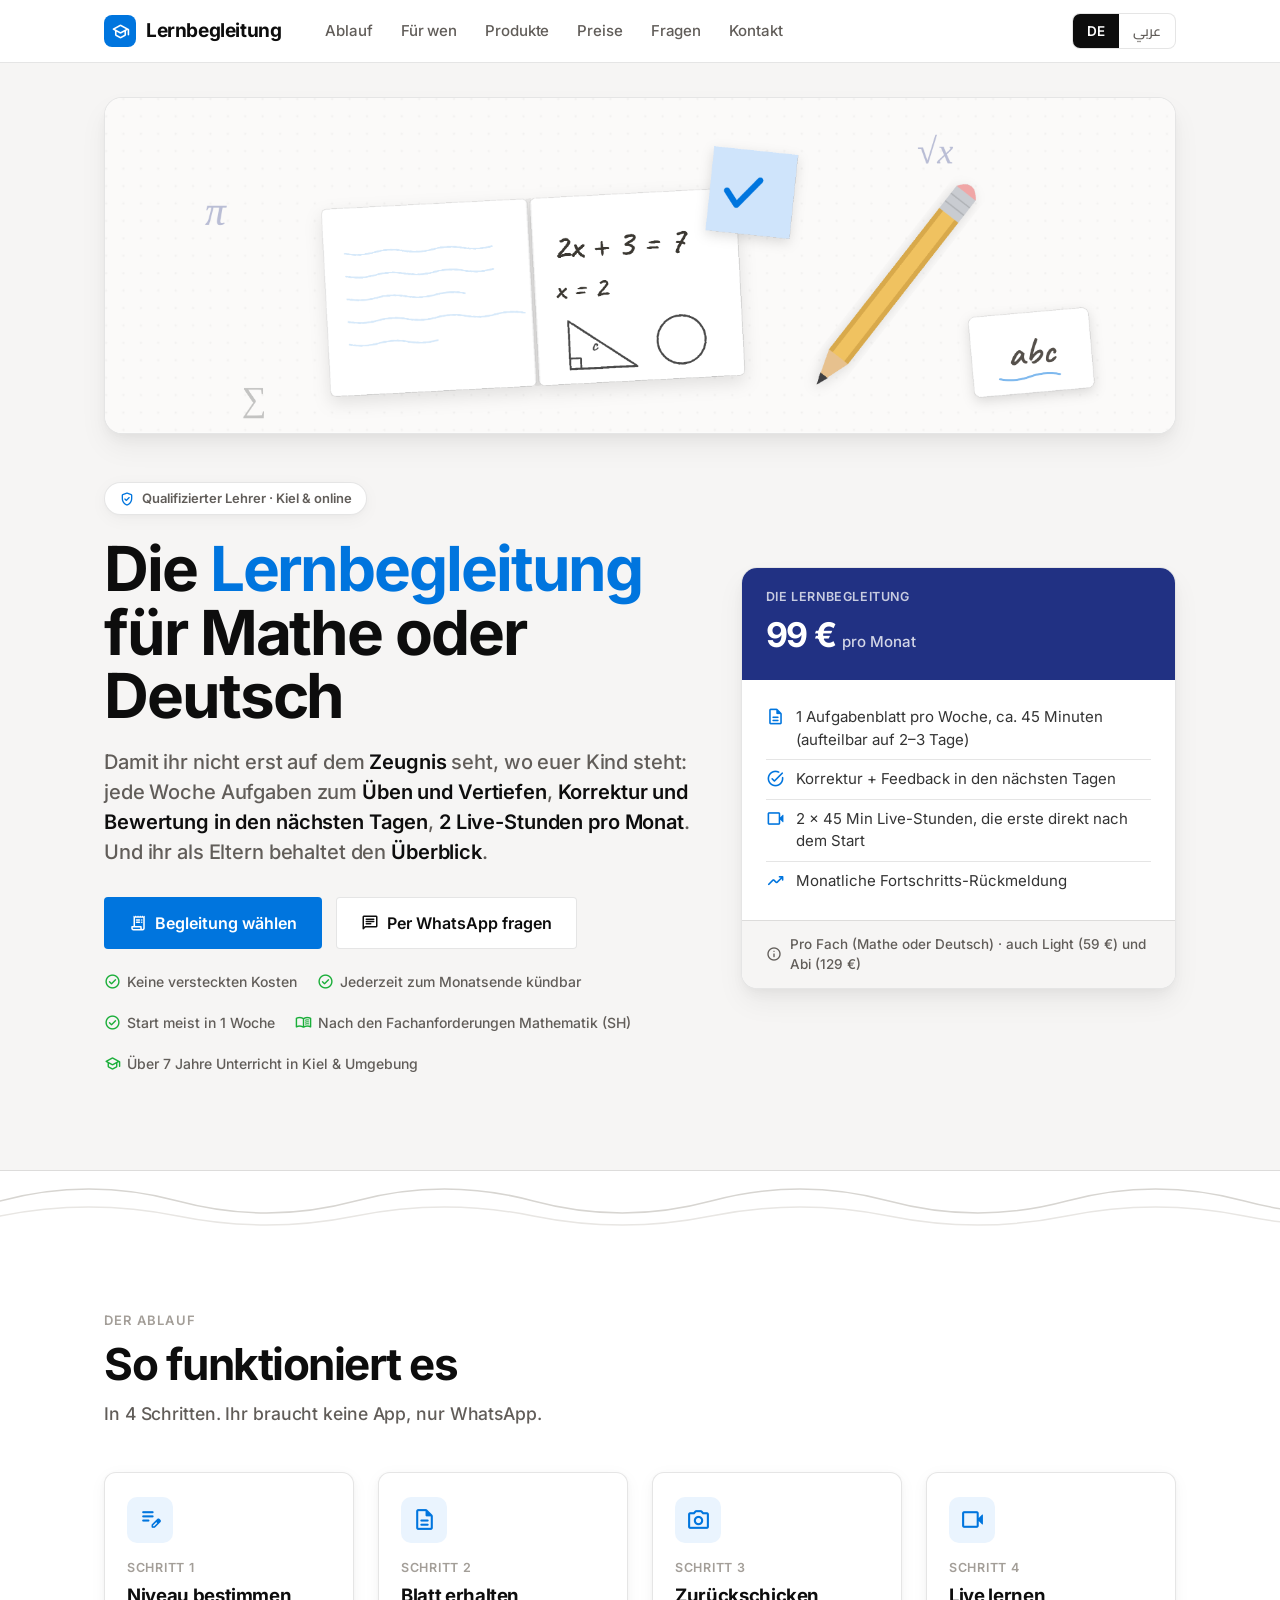
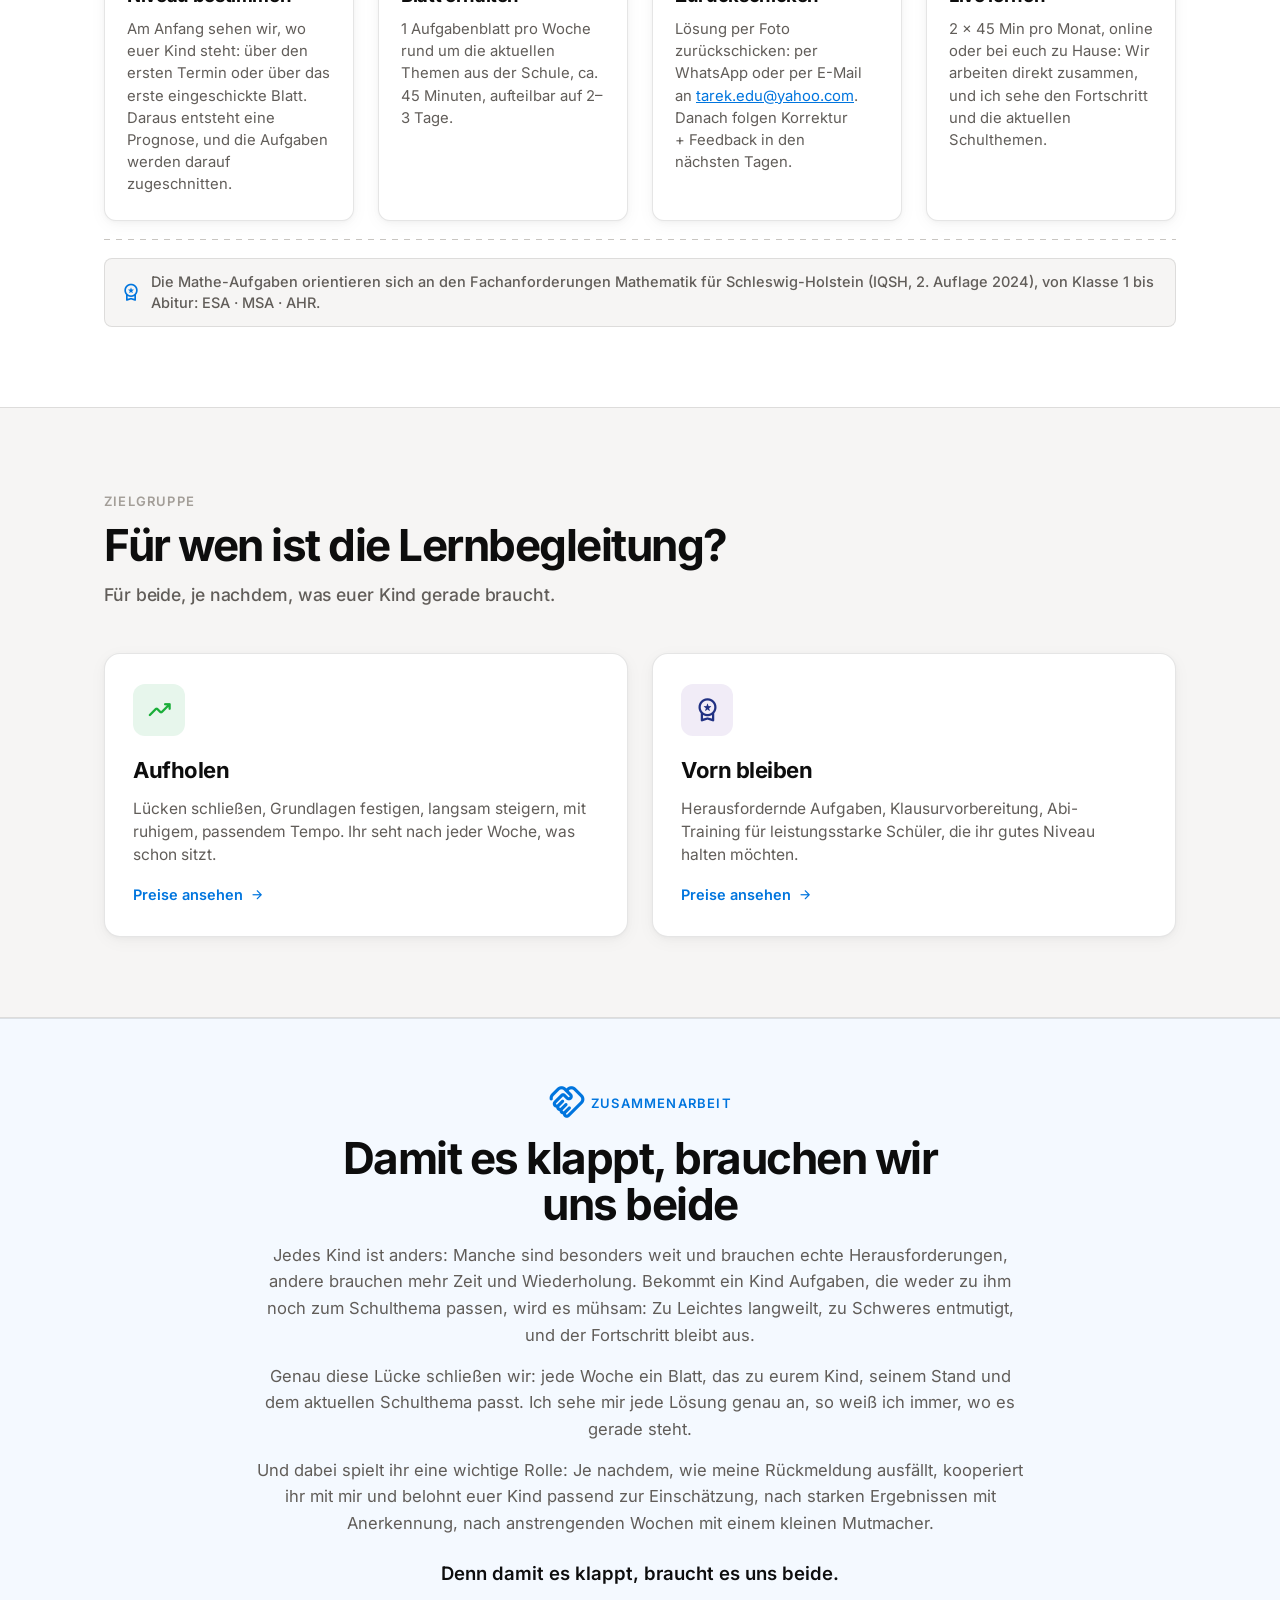
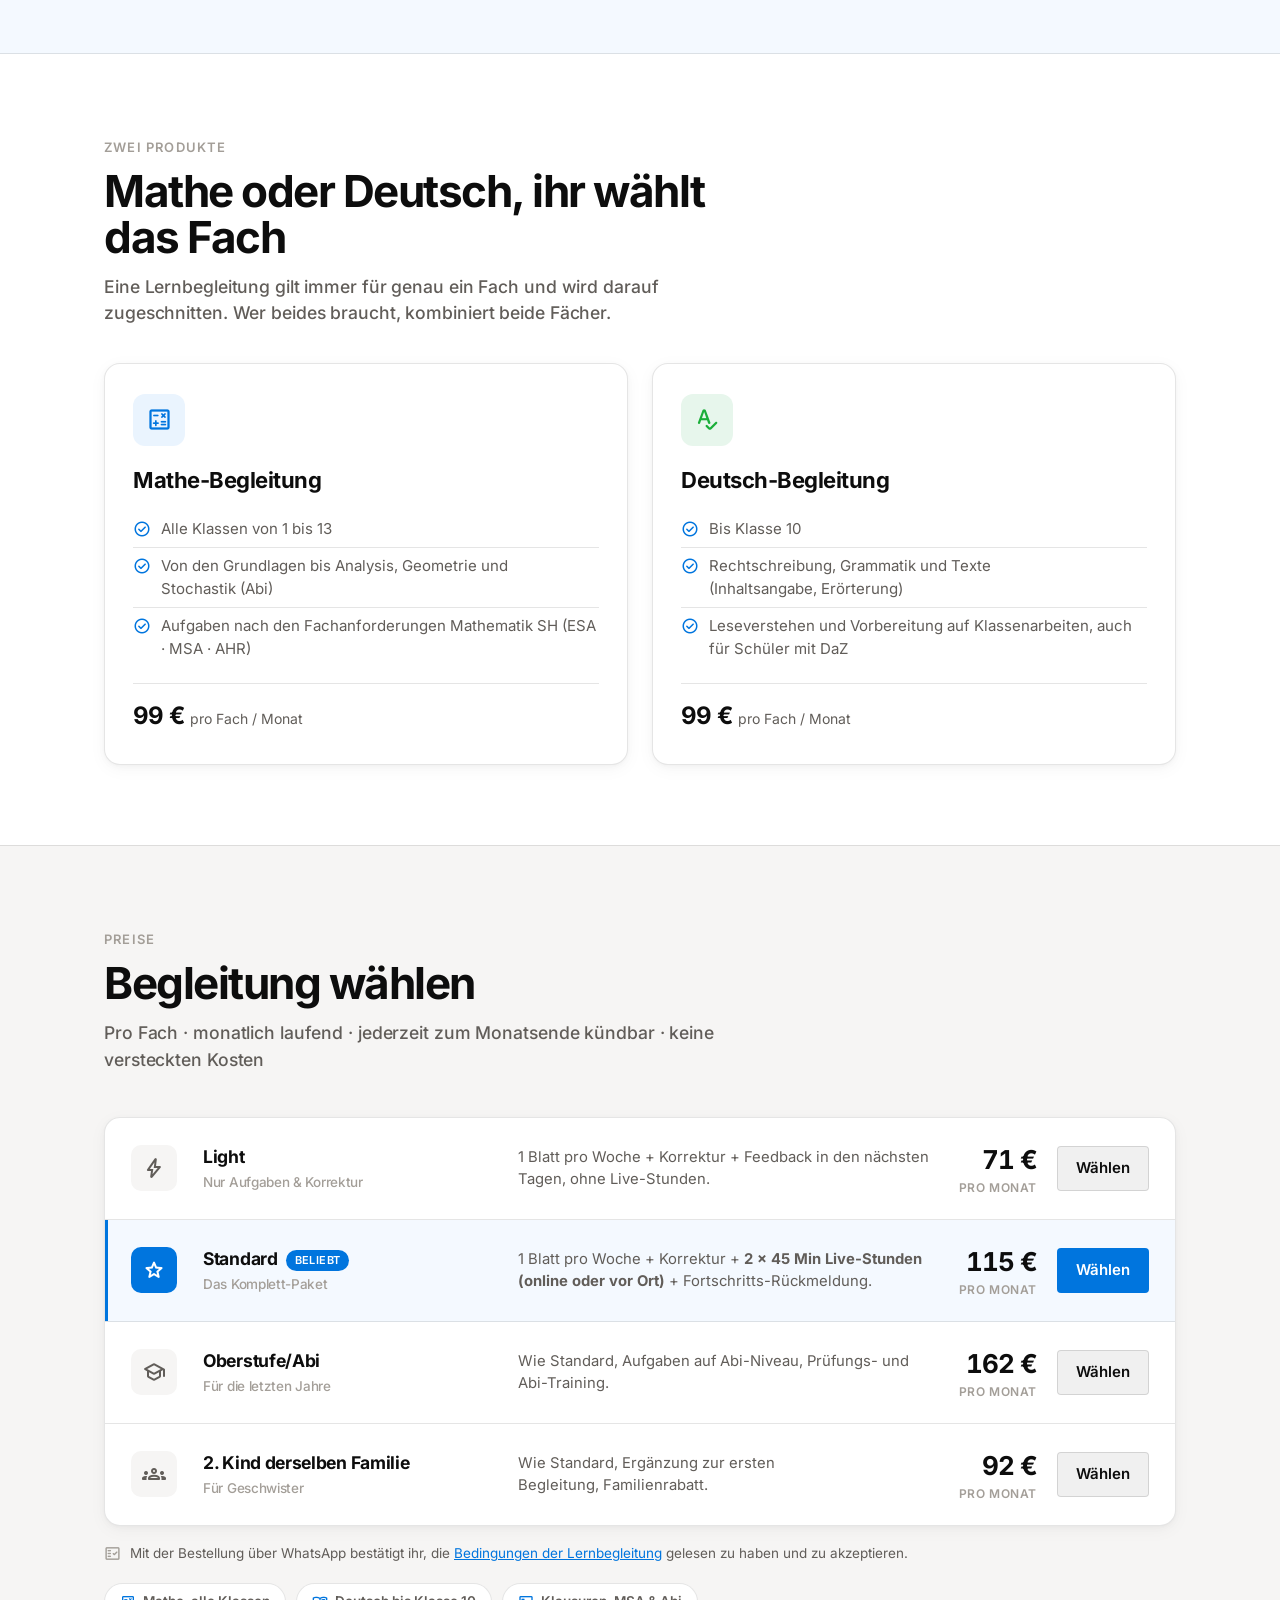
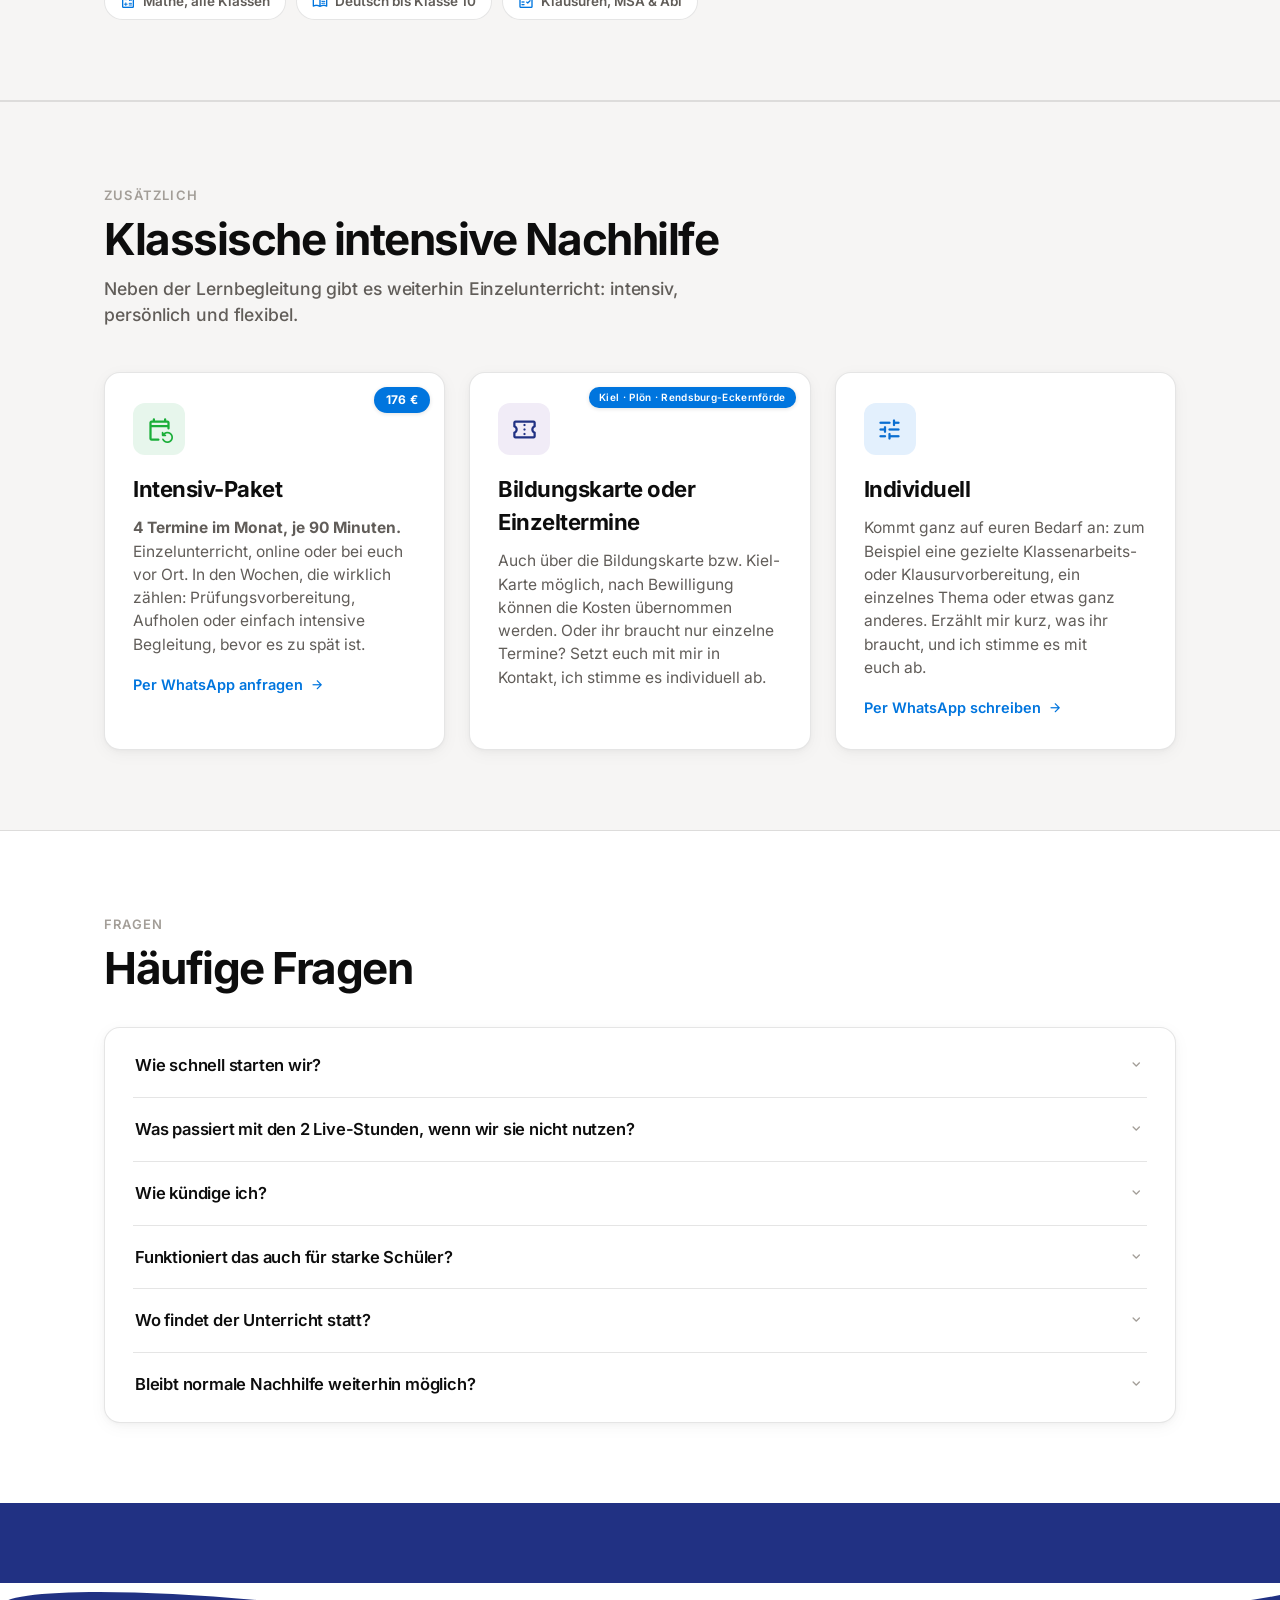
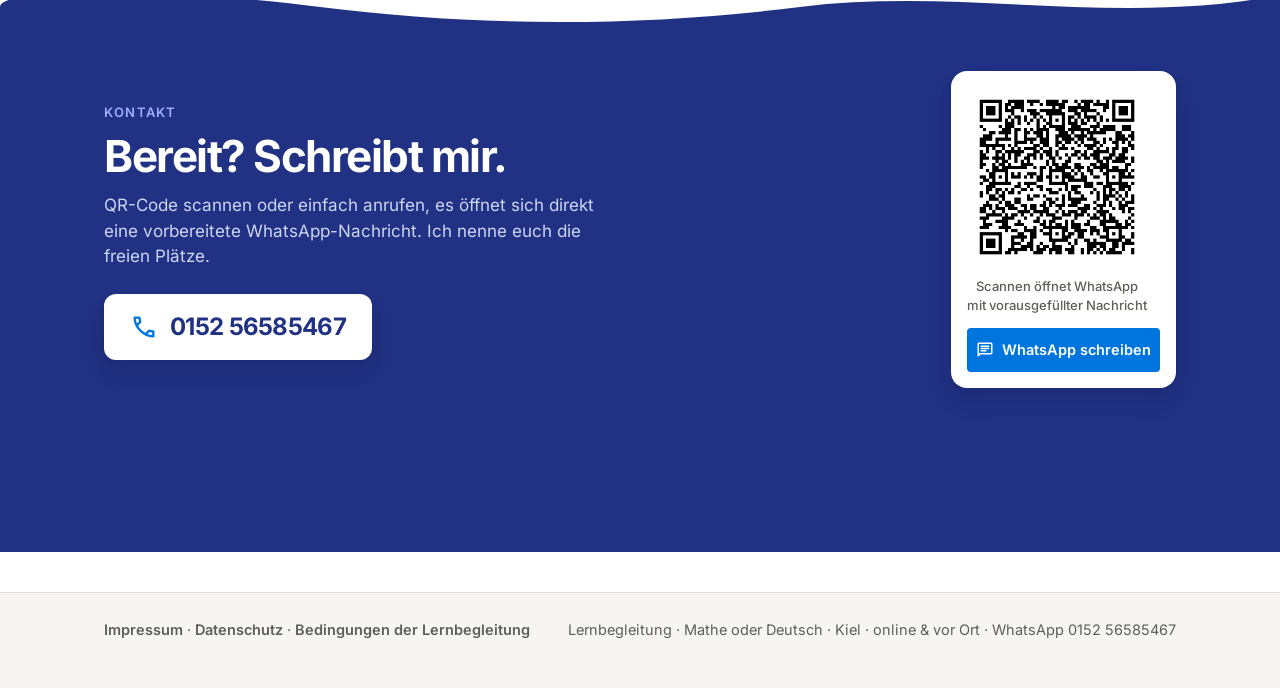
==== index.html @ 66bb128e "Intensiv: dritte Karte in Blau (t-blue)" ====
<!DOCTYPE html>
<html lang="de" dir="ltr">
<head>
<meta charset="UTF-8">
<meta name="viewport" content="width=device-width, initial-scale=1.0">
<title>Lernbegleitung Kiel · Mathe &amp; Deutsch</title>
<meta name="description" content="Wöchentliche Aufgaben zum Schulthema, Korrektur in den nächsten Tagen und 2 Live-Stunden pro Monat. Mathe (alle Klassen) und Deutsch bis Klasse 10. Kiel und online.">
<link rel="stylesheet" href="fonts/inter.css">
<link rel="stylesheet" href="fonts/cairo.css">
<link rel="stylesheet" href="fonts/material-symbols.css">
<style>
:root{
  --ink:rgba(0,0,0,.95); --body:rgba(0,0,0,.8);
  --gray:#615d59; --gray-l:#a39e98;
  --warm:#f6f5f4; --warm2:#efeeec;
  --blue:#0075de; --blue-d:#005bab; --navy:#213183;
  --border:rgba(0,0,0,.1);
  --shadow:rgba(0,0,0,.04) 0 4px 18px, rgba(0,0,0,.027) 0 2px 7.8px, rgba(0,0,0,.02) 0 .8px 2.9px;
  --shadow-d:rgba(0,0,0,.05) 0 14px 28px, rgba(0,0,0,.04) 0 7px 15px, rgba(0,0,0,.02) 0 3px 7px;
}
*{box-sizing:border-box;margin:0;padding:0}
html{scroll-behavior:smooth}
[id]{scroll-margin-top:78px}
html[lang="ar"] body{font-family:'Cairo','Inter',system-ui,sans-serif}
body{font-family:'Inter','Cairo',system-ui,-apple-system,sans-serif;background:#fff;color:var(--ink);line-height:1.5;-webkit-font-smoothing:antialiased;text-wrap:pretty}
.wrap{max-width:1120px;margin:0 auto;padding:0 24px}
a{color:var(--blue)}
.mi{font-family:'Material Symbols Rounded';font-weight:normal;font-style:normal;line-height:1;letter-spacing:normal;text-transform:none;display:inline-block;white-space:nowrap;direction:ltr;font-variation-settings:'FILL' 0,'wght' 400,'GRAD' 0,'opsz' 24;vertical-align:middle}
.eyebrow{font-size:13px;font-weight:600;text-transform:uppercase;letter-spacing:1.2px;color:var(--gray-l)}

/* Wellen-Dekor: eigener Block, kein Überlapp mit Inhalt */
.wavedeco{display:block;width:100%;height:56px;background:#fff}
.wavedeco svg{display:block;width:100%;height:56px}

/* ---------- Nav ---------- */
nav{position:sticky;top:0;z-index:50;background:rgba(255,255,255,.92);backdrop-filter:blur(8px);border-bottom:1px solid var(--border)}
nav .row{display:flex;align-items:center;gap:16px;padding:13px 24px;max-width:1120px;margin:0 auto}
.logo{display:flex;align-items:center;gap:10px;font-weight:700;font-size:19px;letter-spacing:-.4px;color:var(--ink);text-decoration:none;flex-shrink:0}
.logo .mark{width:32px;height:32px;border-radius:8px;background:var(--blue);color:#fff;display:flex;align-items:center;justify-content:center}
.logo .mark .mi{font-size:19px}
.nav-right{display:flex;align-items:center;gap:12px;margin-left:auto}
.langtog{display:flex;border:1px solid var(--border);border-radius:8px;overflow:hidden;background:#fff}
.langtog button{border:none;background:transparent;font:inherit;font-weight:600;font-size:13.5px;padding:7px 14px;cursor:pointer;color:var(--gray)}
.langtog button.on{background:var(--ink);color:#fff}
.nav-links{display:flex;align-items:center;gap:24px;margin:0 4px 0 26px}
.nav-links a{color:var(--gray);text-decoration:none;font-size:15px;font-weight:500;padding:6px 2px;letter-spacing:-.1px}
.nav-links a:hover{color:var(--ink)}
.burger{display:none;width:40px;height:40px;border:1px solid var(--border);border-radius:9px;background:#fff;color:var(--ink);align-items:center;justify-content:center;cursor:pointer}
.burger .mi{font-size:22px}
.btn{display:inline-flex;align-items:center;justify-content:center;gap:8px;font-weight:600;font-size:15px;padding:10px 18px;border-radius:4px;text-decoration:none;border:1px solid transparent;cursor:pointer;white-space:nowrap;transition:background .15s,transform .1s}
.btn:active{transform:scale(.97)}
.btn .mi{font-size:18px}
.btn-blue{background:var(--blue);color:#fff}
.btn-blue:hover{background:var(--blue-d)}
.btn-ghost{background:rgba(0,0,0,.06);color:var(--ink);border-color:rgba(0,0,0,.12)}
.btn-ghost:hover{background:rgba(0,0,0,.11)}
.btn-line{background:#fff;color:var(--ink);border-color:var(--border)}
.btn-line:hover{background:var(--warm)}
.btn-lg{font-size:16px;padding:13px 24px}

/* ---------- Hero ---------- */
.hero{background:var(--warm);border-bottom:1px solid var(--border);position:relative;overflow:hidden}
.hero-grid{display:grid;grid-template-columns:1.15fr .85fr;gap:48px;align-items:center;padding-top:48px;padding-bottom:96px}
.badge{display:inline-flex;align-items:center;gap:7px;background:#fff;border:1px solid var(--border);border-radius:9999px;padding:6px 14px;font-size:13px;font-weight:600;color:var(--gray);box-shadow:var(--shadow)}
.badge .mi{font-size:16px;color:var(--blue)}
h1{font-size:clamp(38px,5.2vw,62px);font-weight:700;line-height:1.02;letter-spacing:-2.1px;margin-top:22px;color:var(--ink)}
h1 .hl{color:var(--blue)}
.hero p.sub{font-size:clamp(17px,1.8vw,20px);font-weight:500;color:var(--gray);max-width:52ch;margin-top:20px;letter-spacing:-.125px}
.hero p.sub b{color:var(--ink);font-weight:600}
.hero-btns{margin-top:30px;display:flex;gap:14px;flex-wrap:wrap}
.hero-trust{margin-top:22px;display:flex;gap:20px;flex-wrap:wrap;font-size:14px;font-weight:500;color:var(--gray)}
.hero-trust span{display:inline-flex;align-items:center;gap:6px}
.hero-trust .mi{font-size:17px;color:#1aae39}
.cover{margin-top:34px;border-radius:18px;overflow:hidden;border:1px solid var(--border);box-shadow:var(--shadow-d);background:#fff;animation:rise .65s .1s both}
.cover img{display:block;width:100%;height:auto}

/* Hero-Panel: ruhige Karte statt schwebender Elemente */
.hpanel{background:#fff;border:1px solid var(--border);border-radius:16px;box-shadow:var(--shadow-d);overflow:hidden}
.hpanel .head{background:var(--navy);color:#fff;padding:20px 24px}
.hpanel .head .k{font-size:12.5px;font-weight:600;letter-spacing:.6px;text-transform:uppercase;opacity:.75}
.hpanel .head .v{font-size:34px;font-weight:700;letter-spacing:-1.4px;margin-top:2px}
.hpanel .head .v small{font-size:15px;font-weight:500;letter-spacing:0;opacity:.8}
.hpanel ul{list-style:none;padding:18px 24px 20px}
.hpanel li{display:flex;gap:11px;align-items:flex-start;padding:8px 0;font-size:15px;color:var(--body);border-bottom:1px solid var(--border)}
.hpanel li:last-child{border-bottom:none}
.hpanel li .mi{font-size:19px;color:var(--blue);flex-shrink:0;margin-top:1px}
.hpanel .foot{background:var(--warm);border-top:1px solid var(--border);padding:13px 24px;font-size:13.5px;font-weight:500;color:var(--gray);display:flex;align-items:center;gap:8px}
.hpanel .foot .mi{font-size:16px}

/* ---------- Sektionen ---------- */
section{padding:80px 0}
section.alt{background:var(--warm);border-top:1px solid var(--border);border-bottom:1px solid var(--border)}
.sec-head{max-width:640px}
h2{font-size:clamp(28px,3.6vw,44px);font-weight:700;letter-spacing:-1.5px;line-height:1.05;margin-top:10px}
.sec-sub{font-size:17.5px;font-weight:500;color:var(--gray);margin-top:14px;letter-spacing:-.1px}

/* Zusammenarbeit: wir beide */
.team{background:#f4f9ff;border-top:1px solid var(--border);border-bottom:1px solid var(--border);padding:64px 0}
.team .sec-head{max-width:780px;margin:0 auto;text-align:center}
.team .teamic{font-size:38px;color:var(--blue);display:inline-block;margin-bottom:4px}
.team .eyebrow{color:var(--blue)}
.team p{font-size:16.5px;color:var(--gray);margin-top:14px;line-height:1.62}
.team p.big{font-size:18.5px;font-weight:600;color:var(--ink);margin-top:22px}

/* Ablauf: 4 Spalten, feste Rasterhöhe */
.flow{margin-top:44px;display:grid;grid-template-columns:repeat(4,1fr);gap:24px}
.step{background:#fff;border:1px solid var(--border);border-radius:12px;padding:24px 22px;box-shadow:var(--shadow);display:flex;flex-direction:column;min-height:100%}
.step .circ{width:46px;height:46px;border-radius:10px;background:#eaf4fe;display:flex;align-items:center;justify-content:center;color:var(--blue);margin-bottom:16px}
.step .circ .mi{font-size:25px}
.step .num{font-size:12.5px;font-weight:600;letter-spacing:.7px;text-transform:uppercase;color:var(--gray-l)}
.step h3{font-size:18.5px;font-weight:700;letter-spacing:-.35px;margin-top:5px}
.step p{font-size:14.8px;color:var(--gray);margin-top:8px;flex-grow:1}
.flowline{margin-top:18px;height:1px;background:repeating-linear-gradient(90deg,var(--gray-l) 0 6px,transparent 6px 12px);opacity:.6}
.fachnote{margin-top:18px;display:flex;align-items:center;gap:10px;font-size:14.5px;font-weight:500;color:var(--gray);background:var(--warm);border:1px solid var(--border);border-radius:8px;padding:12px 16px}
.fachnote .mi{color:var(--blue);font-size:20px;flex-shrink:0}

/* Zwei Zielgruppen */
.tracks{margin-top:44px;display:grid;grid-template-columns:1fr 1fr;gap:24px}
.track{background:#fff;border:1px solid var(--border);border-radius:16px;padding:30px 28px;box-shadow:var(--shadow)}
.track .ic{width:52px;height:52px;border-radius:12px;display:flex;align-items:center;justify-content:center;margin-bottom:18px}
.track .ic .mi{font-size:27px}
.t-blue .ic{background:#e3f0fd;color:#0a6ed1}
.t-green .ic{background:#e7f6ec;color:#1aae39}
.t-violet .ic{background:#f1ecf7;color:var(--navy)}
.track h3{font-size:22px;font-weight:700;letter-spacing:-.5px}
.track p{font-size:15.5px;color:var(--gray);margin-top:10px}
.track .go{display:inline-flex;align-items:center;gap:7px;margin-top:18px;font-size:14.5px;font-weight:600;color:var(--blue);text-decoration:none}
.track .go:hover{text-decoration:underline}
.track ul{list-style:none;margin-top:14px}
.track li{display:flex;gap:10px;align-items:flex-start;padding:7px 0;font-size:15px;color:var(--gray);border-bottom:1px solid var(--border)}
.track li:last-child{border-bottom:none}
.track li .mi{font-size:18px;color:var(--blue);flex-shrink:0;margin-top:2px}
.prodprice{margin-top:16px;padding-top:14px;border-top:1px solid var(--border);font-size:14px;color:var(--gray)}
.prodprice b{font-size:24px;color:var(--ink);letter-spacing:-.8px;margin-right:6px}

/* Preise als ruhige Zeilen */
.prices{margin-top:44px;background:#fff;border:1px solid var(--border);border-radius:16px;box-shadow:var(--shadow);overflow:hidden}
.prow{display:grid;grid-template-columns:52px 1.05fr 1.5fr auto auto;gap:20px;align-items:center;padding:22px 26px;border-bottom:1px solid var(--border)}
.prow:last-child{border-bottom:none}
.prow .ic{width:46px;height:46px;border-radius:10px;background:var(--warm);display:flex;align-items:center;justify-content:center;color:var(--gray)}
.prow .ic .mi{font-size:24px}
.prow .nm{font-size:17.5px;font-weight:700;letter-spacing:-.3px}
.prow .nm small{display:block;font-size:13.5px;font-weight:500;color:var(--gray-l);margin-top:2px}
.prow .inc{font-size:14.8px;color:var(--gray)}
.prow .pr{text-align:right;white-space:nowrap}
.prow .amt{font-size:26px;font-weight:700;letter-spacing:-1px;color:var(--ink)}
.prow .per{font-size:12px;font-weight:600;text-transform:uppercase;letter-spacing:.6px;color:var(--gray-l)}
.prow.best{background:#f4f9ff;position:relative}
.prow.best::before{content:"";position:absolute;left:0;top:0;bottom:0;width:3px;background:var(--blue)}
.prow.best .ic{background:var(--blue);color:#fff}
.prow.best .nm .tag{display:inline-block;background:var(--blue);color:#fff;font-size:11px;font-weight:600;letter-spacing:.4px;text-transform:uppercase;padding:2px 9px;border-radius:9999px;margin-left:8px;vertical-align:middle}
.fnote{margin-top:20px;display:flex;flex-wrap:wrap;gap:10px}
.bnote{margin-top:18px;display:flex;gap:9px;align-items:flex-start;font-size:13.5px;color:var(--gray);line-height:1.45}
.bnote .mi{font-size:17px;color:var(--gray-l);flex-shrink:0;margin-top:1px}
.tagpill{display:inline-flex;align-items:center;gap:7px;background:#fff;border:1px solid var(--border);border-radius:9999px;padding:7px 15px;font-size:13.5px;font-weight:600;color:var(--gray)}
.tagpill .mi{font-size:16px;color:var(--blue)}

/* FAQ */
.faq{margin-top:36px;background:#fff;border:1px solid var(--border);border-radius:16px;box-shadow:var(--shadow);padding:6px 28px}
details{border-bottom:1px solid var(--border)}
details:last-child{border-bottom:none}
details summary{list-style:none;cursor:pointer;padding:19px 2px;display:flex;justify-content:space-between;align-items:center;gap:14px;font-size:16.5px;font-weight:600;letter-spacing:-.2px}
details summary::-webkit-details-marker{display:none}
details summary .mi{color:var(--gray-l);transition:transform .2s;flex-shrink:0}
details[open] summary .mi{transform:rotate(180deg);color:var(--blue)}
details p{padding:0 2px 19px;color:var(--gray);font-size:15.5px;max-width:76ch}

/* Kontakt */
.kontakt{background:var(--navy);color:#fff}
.kontakt .wave-top{display:block;width:100%;height:48px}
.kontakt .wave-top svg{display:block;width:100%;height:48px}
.kontakt-grid{display:grid;grid-template-columns:1.1fr auto;gap:44px;align-items:center;padding-top:40px;padding-bottom:84px}
.kontakt .eyebrow{color:#9db1ff}
.kontakt h2{color:#fff}
.kontakt p{color:#cdd6f5;font-size:17px;margin-top:14px;max-width:48ch}
.telcard{display:inline-flex;align-items:center;gap:12px;background:#fff;color:var(--navy);border-radius:12px;padding:15px 26px;margin-top:24px;text-decoration:none;box-shadow:var(--shadow-d);transition:transform .12s}
.telcard:hover{transform:translateY(-2px)}
.telcard .mi{font-size:28px;color:var(--blue)}
.telcard .n{font-size:24px;font-weight:700;letter-spacing:-.7px}
.qrbox{background:#fff;border-radius:16px;padding:16px;box-shadow:var(--shadow-d);text-align:center;justify-self:end}
.qrbox img{display:block;width:180px;height:180px;border-radius:8px}
.qrbox .cap{color:var(--gray);font-size:13px;font-weight:500;margin-top:10px;max-width:180px}

/* Rechtliches + Footer */
.legal{padding:72px 0 8px}
.legal h2{font-size:26px}
.legal h3{font-size:18.5px;font-weight:700;letter-spacing:-.4px;margin:26px 0 6px}
.legal p,.legal li{font-size:15.4px;color:var(--gray)}
.legal ul{margin:6px 0 6px 20px}
html[lang="ar"] .legal ul{margin:6px 20px 6px 0}
footer{border-top:1px solid var(--border);margin-top:40px;padding:26px 0 48px;background:var(--warm)}
footer .row{display:flex;justify-content:space-between;gap:14px;flex-wrap:wrap;font-size:14.5px;color:var(--gray)}
.ltrnum{unicode-bidi:isolate;direction:ltr;display:inline-block}
.qrbtn{width:100%;margin-top:12px;font-size:14.5px;padding:10px 8px}
footer a{color:var(--gray);text-decoration:none;font-weight:600}
footer a:hover{color:var(--ink)}

/* ---------- Responsive ---------- */
@media (max-width:940px){
  .hero-grid{grid-template-columns:1fr;gap:36px;padding-top:36px;padding-bottom:72px}
  .flow{grid-template-columns:1fr 1fr}
  .tracks{grid-template-columns:1fr}
  .kontakt-grid{grid-template-columns:1fr;padding-top:24px;padding-bottom:64px}
  .qrbox{justify-self:start}
  .nav-links{position:absolute;left:0;right:0;top:100%;display:block;margin:0;background:#fff;border-bottom:1px solid var(--border);box-shadow:0 16px 30px rgba(0,0,0,.07);padding:8px 24px 12px;opacity:0;visibility:hidden;transform:translateY(-8px);transition:opacity .18s ease,transform .18s ease,visibility .18s}
  nav.open .nav-links{opacity:1;visibility:visible;transform:none}
  .nav-links a{display:block;padding:13px 0;font-size:16px;border-bottom:1px solid var(--border)}
  .nav-links a:last-child{border-bottom:none}
  .burger{display:inline-flex}
}
@media (max-width:640px){
  .flow{grid-template-columns:1fr}
  .prow{grid-template-columns:46px 1fr;grid-template-areas:"ic nm" "inc inc" "pr pr" "go go";row-gap:12px;gap:14px}
  .prow .ic{grid-area:ic}.prow .nm{grid-area:nm}.prow .inc{grid-area:inc}
  .prow .pr{grid-area:pr;text-align:start}.prow .go{grid-area:go;justify-self:end}
  .faq{padding:4px 18px}
  section{padding:56px 0}
}
/* ---------- Motion ---------- */
@keyframes rise{from{opacity:0;transform:translateY(16px)}to{opacity:1;transform:none}}
@keyframes langfade{from{opacity:.25}to{opacity:1}}
@keyframes wavego{from{transform:translateX(0)}to{transform:translateX(-400px)}}
body.langfade{animation:langfade .4s ease}
.hero .badge{animation:rise .5s .05s both}
.hero h1{animation:rise .6s .16s both}
.hero .sub{animation:rise .6s .3s both}
.hero-btns{animation:rise .6s .44s both}
.hero-trust{animation:rise .6s .58s both}
.hpanel{animation:rise .7s .34s both}
/* Reveal: einblenden beim Kommen, ausblenden beim Weiterziehen, reversibel */
@keyframes rvIn{from{opacity:0;transform:translateY(34px)}to{opacity:1;transform:translateY(0)}}
@keyframes rvOut{from{opacity:1;transform:translateY(0)}to{opacity:0;transform:translateY(-24px)}}
.rv-in{animation:rvIn .8s cubic-bezier(.2,.6,.2,1) both}
.rv-out{opacity:0;animation:rvOut .55s cubic-bezier(.45,0,.75,.35) both}
.flow .step:nth-child(2){animation-delay:.07s}
.flow .step:nth-child(3){animation-delay:.14s}
.flow .step:nth-child(4){animation-delay:.21s}
.tracks .track:nth-child(2){animation-delay:.09s}
.amt,.cnt{font-variant-numeric:tabular-nums}
nav{transition:box-shadow .25s ease,border-color .25s ease}
nav.scrolled{box-shadow:0 1px 10px rgba(0,0,0,.07);border-color:transparent}
details[open] p{animation:rise .3s .03s both}
.step,.track,.faq{transition:transform .2s ease,box-shadow .2s ease,border-color .2s ease}
.step:hover,.track:hover{transform:translateY(-3px);box-shadow:0 12px 28px rgba(0,0,0,.08);border-color:rgba(0,0,0,.2)}
.prow{transition:background-color .15s ease}
.prow:hover{background:#fafaf9}
.prow.best:hover{background:#f0f6fd}
details summary{transition:color .15s ease}
details summary:hover{color:var(--blue)}
.tagpill:hover{border-color:rgba(0,0,0,.3);color:var(--ink)}
.btn{transition:background .15s ease,transform .12s ease,box-shadow .15s ease}
.btn:hover{transform:translateY(-1px)}
.langtog button{transition:background .2s ease,color .2s ease}
.w1{animation:wavego 10s linear infinite}
.w2{animation:wavego 14s linear infinite}
@media (prefers-reduced-motion:reduce){
  @keyframes rvIn{from{opacity:0}to{opacity:1}}
  @keyframes rvOut{from{opacity:1}to{opacity:0}}
  .rv-in{animation:rvIn .55s ease both}
  .rv-out{opacity:0;animation:rvOut .5s ease both}
  .hero .badge,.hero h1,.hero .sub,.hero-btns,.hero-trust,.hpanel,.cover{animation:none!important}
  details[open] p{animation:none!important}
  .w1{animation:wavego 36s linear infinite}
  .w2{animation:wavego 52s linear infinite}
  html{scroll-behavior:auto!important}
  *{transition:none!important}
}
@media print{.rv-in,.rv-out{animation:none!important;opacity:1!important;transform:none!important}}
/* RTL: Richtungspfeile spiegeln */
html[lang="ar"] .go .mi{transform:scaleX(-1)}

/* Intensiv-Sektion: Labels + 3 Spalten */
#intensiv .track{position:relative}
#intensiv .tracks{grid-template-columns:repeat(3,1fr)}
.plabel{position:absolute;top:14px;inset-inline-end:14px;background:var(--blue);color:#fff;font-size:12px;font-weight:700;padding:4px 12px;border-radius:9999px;letter-spacing:.3px;box-shadow:0 1px 4px rgba(0,0,0,.12)}
.plabel-sm{font-size:10px;font-weight:600;padding:4px 10px;border-radius:10px;max-width:64%;line-height:1.25;text-align:center}
@media (max-width:940px){#intensiv .tracks{grid-template-columns:1fr}}
</style>
</head>
<body>

<nav id="topnav">
  <div class="row">
    <a class="logo" href="#"><span class="mark"><span class="mi">school</span></span>Lernbegleitung</a>
    <div class="nav-links" id="navlinks">
      <a href="#ablauf" data-ar="طريقة العمل">Ablauf</a>
      <a href="#fuerwen" data-ar="لمن المتابعة">Für wen</a>
      <a href="#produkte" data-ar="منتجان">Produkte</a>
      <a href="#preise" data-ar="الأسعار">Preise</a>
      <a href="#faq" data-ar="أسئلة">Fragen</a>
      <a href="#kontakt" data-ar="تواصل">Kontakt</a>
    </div>
    <div class="nav-right">
      <div class="langtog" role="group" aria-label="Sprache / اللغة">
        <button id="langDe" class="on" onclick="setLang('de')" type="button">DE</button>
        <button id="langAr" onclick="setLang('ar')" type="button">عربي</button>
      </div>
      <button class="burger" id="burger" type="button" aria-label="Menü öffnen" aria-expanded="false" onclick="toggleMenu()"><span class="mi">menu</span></button>
    </div>
  </div>
</nav>

<header class="hero">
  <div class="wrap">
    <div class="cover"><img src="Lernbegleitung-Cover.png" alt="Aufgabenheft, Bleistift und Lernkarten auf einem Schreibtisch" decoding="async"></div>
  </div>
  <div class="wrap hero-grid">
    <div>
      <span class="badge"><span class="mi">verified_user</span><span data-ar="معلم مؤهَّل · في كيل وعن بُعد">Qualifizierter Lehrer · Kiel &amp; online</span></span>
      <h1><span data-ar-html='<span class="hl">المتابعة</span> الدراسية<br>للرياضيات أو الألمانية'>Die <span class="hl">Lernbegleitung</span><br>für Mathe oder Deutsch</span></h1>
      <p class="sub" data-ar-html='حتى لا تكتشفوا مستوى ولدكم أو ابنتكم لأول مرة عند الشهادة: كل أسبوع تمارين <b>للتدريب والتعميق</b>، مع <b>التصحيح والتقييم خلال الأيام التالية</b>، و<b>حصتان مباشرتان في الشهر</b>. وأنتم كأهل تبقون على <b>اطلاع دائم</b>.'>Damit ihr nicht erst auf dem <b>Zeugnis</b> seht, wo euer Kind steht: jede Woche Aufgaben zum <b>Üben und Vertiefen</b>, <b>Korrektur und Bewertung in den nächsten Tagen</b>, <b>2 Live-Stunden pro Monat</b>. Und ihr als Eltern behaltet den <b>Überblick</b>.</p>
      <div class="hero-btns">
        <a class="btn btn-blue btn-lg" href="#preise"><span class="mi">receipt_long</span><span data-ar="اختيار الباقة">Begleitung wählen</span></a>
        <a class="btn btn-line btn-lg" href="https://wa.me/4915256585467?text=Hallo%2C%20ich%20interessiere%20mich%20f%C3%BCr%20Nachhilfe%20%E2%80%94%20Lernbegleitung%20oder%20Einzelunterricht." target="_blank" rel="noopener"><span class="mi">chat</span><span data-ar="اسألوا عبر واتساب">Per WhatsApp fragen</span></a>
      </div>
      <div class="hero-trust">
        <span><span class="mi">check_circle</span><span data-ar="بدون تكاليف مخفية">Keine versteckten Kosten</span></span>
        <span><span class="mi">check_circle</span><span data-ar="إلغاء في أي وقت بنهاية الشهر">Jederzeit zum Monatsende kündbar</span></span>
        <span><span class="mi">check_circle</span><span data-ar="البدء عادة خلال أسبوع">Start meist in 1 Woche</span></span>
        <span><span class="mi">menu_book</span><span data-ar="وفق متطلبات الرياضيات (Fachanforderungen SH)">Nach den Fachanforderungen Mathematik (SH)</span></span>
        <span><span class="mi">school</span><span data-ar="أكثر من 7 سنوات من الخبرة في التدريس في كيل والمناطق المحيطة">Über 7 Jahre Unterricht in Kiel &amp; Umgebung</span></span>
      </div>
    </div>

    <div class="hpanel">
      <div class="head">
        <div class="k" data-ar="المتابعة الدراسية">Die Lernbegleitung</div>
        <div class="v"><span class="cnt" data-count="99" data-from="139">99</span> € <small data-ar="شهريًا">pro Monat</small></div>
      </div>
      <ul>
        <li><span class="mi">description</span><span data-ar="ورقة تمارين واحدة كل أسبوع، حوالي 45 دقيقة (يمكن توزيعها على 2–3 أيام)">1 Aufgabenblatt pro Woche, ca. 45 Minuten (aufteilbar auf 2–3 Tage)</span></li>
        <li><span class="mi">task_alt</span><span data-ar="تصحيح + ملاحظة خلال الأيام التالية">Korrektur + Feedback in den nächsten Tagen</span></li>
        <li><span class="mi">videocam</span><span data-ar="2 × 45 دقيقة مباشرة، الأولى فور البدء">2 × 45 Min Live-Stunden, die erste direkt nach dem Start</span></li>
        <li><span class="mi">trending_up</span><span data-ar="ملاحظة شهرية عن التقدم">Monatliche Fortschritts-Rückmeldung</span></li>
      </ul>
      <div class="foot"><span class="mi">info</span><span data-ar="لكل مادة (رياضيات أو ألمانية) · يتوفر أيضًا Light (59 €) و Abi (129 €)">Pro Fach (Mathe oder Deutsch) · auch Light (59 €) und Abi (129 €)</span></div>
    </div>
  </div>
</header>

<!-- Wellen-Dekor: eigener Streifen, überlappt nichts -->
<div class="wavedeco" aria-hidden="true">
  <svg viewBox="0 0 1440 56" preserveAspectRatio="none">
    <path class="w1" d="M-400 30 q 100 -24, 200 0 t 200 0 t 200 0 t 200 0 t 200 0 t 200 0 t 200 0 t 200 0 t 200 0 t 200 0 t 200 0 t 200 0" fill="none" stroke="#d7d5d1" stroke-width="1.5"/>
    <path class="w2" d="M-400 45 q 100 -18, 200 0 t 200 0 t 200 0 t 200 0 t 200 0 t 200 0 t 200 0 t 200 0 t 200 0 t 200 0 t 200 0 t 200 0" fill="none" stroke="#e8e6e3" stroke-width="1.5"/>
  </svg>
</div>

<!-- ============ ABLAUF ============ -->
<section id="ablauf">
  <div class="wrap">
    <div class="sec-head">
      <span class="eyebrow" data-ar="طريقة العمل">Der Ablauf</span>
      <h2 data-ar="كيف تعمل المتابعة الدراسية">So funktioniert es</h2>
      <p class="sec-sub" data-ar="أربع خطوات، لا تحتاجون إلى تطبيق، فقط واتساب.">In 4 Schritten. Ihr braucht keine App, nur WhatsApp.</p>
    </div>

    <div class="flow">
      <div class="step">
        <div class="circ"><span class="mi">edit_note</span></div>
        <span class="num" data-ar="الخطوة 1">Schritt 1</span>
        <h3 data-ar="تحديد المستوى">Niveau bestimmen</h3>
        <p data-ar="في البداية نرى أين وصل ولدكم أو ابنتكم، سواء عبر الموعد الأول أو عبر إرسال أول ورقة. ومن ذلك نضع التوقّعات، وتُضبط التمارين على أساسها.">Am Anfang sehen wir, wo euer Kind steht: über den ersten Termin oder über das erste eingeschickte Blatt. Daraus entsteht eine Prognose, und die Aufgaben werden darauf zugeschnitten.</p>
      </div>
      <div class="step">
        <div class="circ"><span class="mi">description</span></div>
        <span class="num" data-ar="الخطوة 2">Schritt 2</span>
        <h3 data-ar="استلموا الورقة">Blatt erhalten</h3>
        <p data-ar="ورقة تمارين واحدة كل أسبوع حول الموضوعات الحالية في المدرسة، حوالي 45 دقيقة، ويمكن توزيعها على 2–3 أيام.">1 Aufgabenblatt pro Woche rund um die aktuellen Themen aus der Schule, ca. 45 Minuten, aufteilbar auf 2–3 Tage.</p>
      </div>
      <div class="step">
        <div class="circ"><span class="mi">photo_camera</span></div>
        <span class="num" data-ar="الخطوة 3">Schritt 3</span>
        <h3 data-ar="أعيدوا الحل">Zurückschicken</h3>
        <p data-ar='صورة الحل: إرسالها عبر واتساب أو بالبريد الإلكتروني إلى <a href="mailto:tarek.edu@yahoo.com">tarek.edu@yahoo.com</a>، ثم التصحيح والملاحظة خلال الأيام التالية.'>Lösung per Foto zurückschicken: per WhatsApp oder per E-Mail an <a href="mailto:tarek.edu@yahoo.com">tarek.edu@yahoo.com</a>. Danach folgen Korrektur + Feedback in den nächsten Tagen.</p>
      </div>
      <div class="step">
        <div class="circ"><span class="mi">videocam</span></div>
        <span class="num" data-ar="الخطوة 4">Schritt 4</span>
        <h3 data-ar="حصتان مباشرتان">Live lernen</h3>
        <p data-ar="حصتان مباشرتان شهريًا (2 × 45 دقيقة)، عبر الإنترنت أو في بيتكم: نعمل معًا مباشرة، وأرى من خلالهما التقدّم والموضوعات الحالية في المدرسة.">2 × 45 Min pro Monat, online oder bei euch zu Hause: Wir arbeiten direkt zusammen, und ich sehe den Fortschritt und die aktuellen Schulthemen.</p>
      </div>
    </div>
    <div class="flowline"></div>
    <div class="fachnote"><span class="mi">workspace_premium</span><span data-ar="تماريننا في الرياضيات تتبع متطلبات مادة الرياضيات (Fachanforderungen) في شليسفيغ-هولشتاين (IQSH، الطبعة الثانية 2024)، من الصف 1 حتى Abitur: ESA · MSA · AHR.">Die Mathe-Aufgaben orientieren sich an den Fachanforderungen Mathematik für Schleswig-Holstein (IQSH, 2. Auflage 2024), von Klasse 1 bis Abitur: ESA · MSA · AHR.</span></div>
  </div>
</section>

<!-- ============ FÜR WEN ============ -->
<section class="alt" id="fuerwen">
  <div class="wrap">
    <div class="sec-head">
      <span class="eyebrow" data-ar="لمن المتابعة">Zielgruppe</span>
      <h2 data-ar="لمن هذه المتابعة الدراسية؟">Für wen ist die Lernbegleitung?</h2>
      <p class="sec-sub" data-ar="للفئتين، بحسب ما يحتاجه ولدكم أو ابنتكم الآن.">Für beide, je nachdem, was euer Kind gerade braucht.</p>
    </div>

    <div class="tracks">
      <div class="track t-green">
        <div class="ic"><span class="mi">trending_up</span></div>
        <h3 data-ar="سدّ الفجوات">Aufholen</h3>
        <p data-ar="معالجة الثغرات وتقوية الأساسيات والتقدّم تدريجيًا بوتيرة هادئة تناسب مستوى ولدكم أو ابنتكم، تعرفون بعد كل أسبوع ما الذي أتقنه فعلًا.">Lücken schließen, Grundlagen festigen, langsam steigern, mit ruhigem, passendem Tempo. Ihr seht nach jeder Woche, was schon sitzt.</p>
        <a class="go" href="#preise"><span data-ar="عرض الأسعار">Preise ansehen</span> <span class="mi">arrow_forward</span></a>
      </div>
      <div class="track t-violet">
        <div class="ic"><span class="mi">workspace_premium</span></div>
        <h3 data-ar="البقاء في المقدمة">Vorn bleiben</h3>
        <p data-ar="تمارين تحدٍّ، والاستعداد للاختبارات، والتدريب على Abitur، للطلاب المتفوقين الذين يريدون الحفاظ على مستواهم الجيد.">Herausfordernde Aufgaben, Klausurvorbereitung, Abi-Training für leistungsstarke Schüler, die ihr gutes Niveau halten möchten.</p>
        <a class="go" href="#preise"><span data-ar="عرض الأسعار">Preise ansehen</span> <span class="mi">arrow_forward</span></a>
      </div>
    </div>
  </div>
</section>

<!-- ============ ZUSAMMENARBEIT ============ -->
<section class="team" id="zusammen">
  <div class="wrap">
    <div class="sec-head">
      <span class="mi teamic">handshake</span>
      <span class="eyebrow" data-ar="التعاون">Zusammenarbeit</span>
      <h2 data-ar="لكي ينجح الأمر، نحتاج إلى بعضنا البعض">Damit es klappt, brauchen wir uns beide</h2>
      <p data-ar="كل طفل مختلف: بعض الأطفال متقدّمون جدًا ويحتاجون تحديات حقيقية، وآخرون يحتاجون وقتًا أطول وتكرارًا أكثر. وإذا استلم ولدكم أو ابنتكم تمارين لا تناسب مستواه ولا موضوع المدرسة، يصبح الأمر مُتعِبًا: السهل جدًا يُسبِّب الملل، والصعب جدًا يُثبِّط، وفي النهاية لا يتحقق التقدّم.">Jedes Kind ist anders: Manche sind besonders weit und brauchen echte Herausforderungen, andere brauchen mehr Zeit und Wiederholung. Bekommt ein Kind Aufgaben, die weder zu ihm noch zum Schulthema passen, wird es mühsam: Zu Leichtes langweilt, zu Schweres entmutigt, und der Fortschritt bleibt aus.</p>
      <p data-ar="هذه الفجوة نعمل على سدّها: ورقة كل أسبوع مصمّمة تمامًا لمستوى ولدكم أو ابنتكم ولموضوع الأسبوع في المدرسة. أنا أطّلع على كل حل بدقة، وبذلك أعرف دائمًا أين وصل ولدكم أو ابنتكم.">Genau diese Lücke schließen wir: jede Woche ein Blatt, das zu eurem Kind, seinem Stand und dem aktuellen Schulthema passt. Ich sehe mir jede Lösung genau an, so weiß ich immer, wo es gerade steht.</p>
      <p data-ar="ولكم دور مهم في ذلك: بحسب ملاحظتي وتقييمي، تتعاونون معي وتكافئون ولدكم أو ابنتكم بما يناسب هذه الملاحظة، بعد نتائج قوية يكون التقدير، وبعد أسابيع متعبة تكون كلمة تشجيع صغيرة.">Und dabei spielt ihr eine wichtige Rolle: Je nachdem, wie meine Rückmeldung ausfällt, kooperiert ihr mit mir und belohnt euer Kind passend zur Einschätzung, nach starken Ergebnissen mit Anerkennung, nach anstrengenden Wochen mit einem kleinen Mutmacher.</p>
      <p class="big" data-ar="فلكي ينجح الأمر في النهاية، نحتاج إلى بعضنا البعض.">Denn damit es klappt, braucht es uns beide.</p>
    </div>
  </div>
</section>

<!-- ============ ZWEI PRODUKTE ============ -->
<section id="produkte">
  <div class="wrap">
    <div class="sec-head">
      <span class="eyebrow" data-ar="منتجان">Zwei Produkte</span>
      <h2 data-ar="اختيار المادة: رياضيات أو ألمانية">Mathe oder Deutsch, ihr wählt das Fach</h2>
      <p class="sec-sub" data-ar="المتابعة الدراسية تشمل دائمًا مادة واحدة وتُصمَّم خصيصًا لها. ومن يحتاج المادتين يجمع بين متابعتين.">Eine Lernbegleitung gilt immer für genau ein Fach und wird darauf zugeschnitten. Wer beides braucht, kombiniert beide Fächer.</p>
    </div>
    <div class="tracks" style="margin-top:36px">
      <div class="track">
        <div class="ic" style="background:#eaf4fe;color:var(--blue)"><span class="mi">calculate</span></div>
        <h3 data-ar="المتابعة في الرياضيات">Mathe-Begleitung</h3>
        <ul>
          <li><span class="mi">check_circle</span><span data-ar="جميع الصفوف من 1 إلى 13">Alle Klassen von 1 bis 13</span></li>
          <li><span class="mi">check_circle</span><span data-ar="من الأساسيات حتى Analysis, Geometrie und Stochastik (Abitur)">Von den Grundlagen bis Analysis, Geometrie und Stochastik (Abi)</span></li>
          <li><span class="mi">check_circle</span><span data-ar="متطلبات الرياضيات (Fachanforderungen SH)، ESA · MSA · AHR">Aufgaben nach den Fachanforderungen Mathematik SH (ESA · MSA · AHR)</span></li>
        </ul>
        <div class="prodprice"><b>99 €</b><span data-ar="لكل مادة / شهريًا">pro Fach / Monat</span></div>
      </div>
      <div class="track">
        <div class="ic" style="background:#e7f6ec;color:#1aae39"><span class="mi">spellcheck</span></div>
        <h3 data-ar="المتابعة في الألمانية">Deutsch-Begleitung</h3>
        <ul>
          <li><span class="mi">check_circle</span><span data-ar="حتى الصف 10">Bis Klasse 10</span></li>
          <li><span class="mi">check_circle</span><span data-ar="الإملاء، قواعد اللغة والنصوص (Inhaltsangabe, Erörterung)">Rechtschreibung, Grammatik und Texte (Inhaltsangabe, Erörterung)</span></li>
          <li><span class="mi">check_circle</span><span data-ar="الفهم القرائي والاستعداد للاختبارات، وأيضًا لطلاب صفوف الألمانية كلغة ثانية (DaZ)">Leseverstehen und Vorbereitung auf Klassenarbeiten, auch für Schüler mit DaZ</span></li>
        </ul>
        <div class="prodprice"><b>99 €</b><span data-ar="لكل مادة / شهريًا">pro Fach / Monat</span></div>
      </div>
    </div>
  </div>
</section>

<!-- ============ PREISE ============ -->
<section class="alt" id="preise">
  <div class="wrap">
    <div class="sec-head">
      <span class="eyebrow" data-ar="الأسعار">Preise</span>
      <h2 data-ar="اختيار الباقة">Begleitung wählen</h2>
      <p class="sec-sub" data-ar="لكل مادة · متابعة شهرية · إلغاء في أي وقت بنهاية الشهر · بدون تكاليف مخفية">Pro Fach · monatlich laufend · jederzeit zum Monatsende kündbar · keine versteckten Kosten</p>
    </div>

    <div class="prices">
      <div class="prow">
        <div class="ic"><span class="mi">bolt</span></div>
        <div class="nm"><span data-ar="الخفيفة (Light)">Light</span><small data-ar="تمارين وتصحيح فقط">Nur Aufgaben &amp; Korrektur</small></div>
        <div class="inc" data-ar="ورقة كل أسبوع + تصحيح + ملاحظة خلال الأيام التالية، بدون حصص مباشرة.">1 Blatt pro Woche + Korrektur + Feedback in den nächsten Tagen, ohne Live-Stunden.</div>
        <div class="pr"><div class="amt"><span class="cnt" data-count="59" data-from="89">59</span> €</div><div class="per" data-ar="شهريًا">pro Monat</div></div>
        <a class="btn btn-ghost go" href="https://wa.me/4915256585467?text=Hallo!%20Ich%20habe%20auf%20der%20Website%20gew%C3%A4hlt%3A%20Lernbegleitung%20Light%20(59%20%E2%82%AC%2FMonat%2C%20Mathe%20oder%20Deutsch).%20Wir%20m%C3%B6chten%20starten." target="_blank" rel="noopener" data-ar="طلب">Wählen</a>
      </div>
      <div class="prow best">
        <div class="ic"><span class="mi">star</span></div>
        <div class="nm"><span data-ar="القياسية (Standard)">Standard</span><span class="tag" data-ar="الأكثر اختيارًا">Beliebt</span><small data-ar="الباقة الكاملة">Das Komplett-Paket</small></div>
        <div class="inc" data-ar="ورقة كل أسبوع + تصحيح + <b>2 × 45 دقيقة مباشرة (عبر الإنترنت أو في بيتكم)</b> + ملاحظة عن التقدم.">1 Blatt pro Woche + Korrektur + <b>2 × 45 Min Live-Stunden (online oder vor Ort)</b> + Fortschritts-Rückmeldung.</div>
        <div class="pr"><div class="amt"><span class="cnt" data-count="99" data-from="139">99</span> €</div><div class="per" data-ar="شهريًا">pro Monat</div></div>
        <a class="btn btn-blue go" href="https://wa.me/4915256585467?text=Hallo!%20Ich%20habe%20auf%20der%20Website%20gew%C3%A4hlt%3A%20Lernbegleitung%20Standard%20(99%20%E2%82%AC%2FMonat%2C%20Mathe%20oder%20Deutsch%2C%20inkl.%202%20Live-Stunden).%20Wir%20m%C3%B6chten%20starten." target="_blank" rel="noopener" data-ar="طلب">Wählen</a>
      </div>
      <div class="prow">
        <div class="ic"><span class="mi">school</span></div>
        <div class="nm"><span data-ar="المرحلة العليا (Abi)">Oberstufe/Abi</span><small data-ar="لآخر سنوات الدراسة">Für die letzten Jahre</small></div>
        <div class="inc" data-ar="مثل المتابعة القياسية، تمارين بمستوى Abitur، تدريب على الاختبارات و Abitur.">Wie Standard, Aufgaben auf Abi-Niveau, Prüfungs- und Abi-Training.</div>
        <div class="pr"><div class="amt"><span class="cnt" data-count="129" data-from="179">129</span> €</div><div class="per" data-ar="شهريًا">pro Monat</div></div>
        <a class="btn btn-ghost go" href="https://wa.me/4915256585467?text=Hallo!%20Ich%20habe%20auf%20der%20Website%20gew%C3%A4hlt%3A%20Lernbegleitung%20Oberstufe%2FAbi%20(129%20%E2%82%AC%2FMonat%2C%20Mathe%20oder%20Deutsch%2C%20inkl.%202%20Live-Stunden).%20Wir%20m%C3%B6chten%20starten." target="_blank" rel="noopener" data-ar="طلب">Wählen</a>
      </div>
      <div class="prow">
        <div class="ic"><span class="mi">groups</span></div>
        <div class="nm"><span data-ar="الطفل الثاني في العائلة نفسها">2. Kind derselben Familie</span><small data-ar="للإخوة">Für Geschwister</small></div>
        <div class="inc" data-ar="مثل المتابعة القياسية، إضافة إلى المتابعة الأولى، مع خصم عائلي.">Wie Standard, Ergänzung zur ersten Begleitung, Familienrabatt.</div>
        <div class="pr"><div class="amt"><span class="cnt" data-count="79" data-from="99">79</span> €</div><div class="per" data-ar="شهريًا">pro Monat</div></div>
        <a class="btn btn-ghost go" href="https://wa.me/4915256585467?text=Hallo!%20Ich%20habe%20auf%20der%20Website%20gew%C3%A4hlt%3A%20Lernbegleitung%20f%C3%BCr%20ein%20zweites%20Kind%20(79%20%E2%82%AC%2FMonat%2C%20Mathe%20oder%20Deutsch).%20Wir%20m%C3%B6chten%20starten." target="_blank" rel="noopener" data-ar="طلب">Wählen</a>
      </div>
    </div>

    <div class="bnote"><span class="mi">fact_check</span><span data-ar='عند الطلب عبر واتساب، تُقِرّون بأنكم قرأتم <a href="Lernbegleitung-Bedingungen.pdf" target="_blank" rel="noopener">شروط المتابعة الدراسية</a>، وأنكم توافقون عليها.'>Mit der Bestellung über WhatsApp bestätigt ihr, die <a href="Lernbegleitung-Bedingungen.pdf" target="_blank" rel="noopener">Bedingungen der Lernbegleitung</a> gelesen zu haben und zu akzeptieren.</span></div>

    <div class="fnote">
      <span class="tagpill"><span class="mi">calculate</span><span data-ar="رياضيات: جميع الصفوف">Mathe, alle Klassen</span></span>
      <span class="tagpill"><span class="mi">menu_book</span><span data-ar="ألمانية: حتى الصف 10">Deutsch bis Klasse 10</span></span>
      <span class="tagpill"><span class="mi">fact_check</span><span data-ar="اختبارات و MSA و Abi">Klausuren, MSA &amp; Abi</span></span>
    </div>
  </div>
</section>

<!-- ============ INTENSIVE NACHHILFE ============ -->
<section id="intensiv" class="alt">
  <div class="wrap">
    <div class="sec-head">
      <span class="eyebrow" data-ar="بالإضافة إلى ذلك">Zusätzlich</span>
      <h2 data-ar="دروس تقوية مكثّفة">Klassische intensive Nachhilfe</h2>
      <p class="sec-sub" data-ar="إلى جانب المتابعة الدراسية، تبقى الدروس الفردية المكثفة متاحة، بشكل شخصي ومرن.">Neben der Lernbegleitung gibt es weiterhin Einzelunterricht: intensiv, persönlich und flexibel.</p>
    </div>
    <div class="tracks">
      <div class="track t-green">
        <span class="plabel">176 €</span>
        <div class="ic"><span class="mi">event_repeat</span></div>
        <h3 data-ar="الدروس المكثّفة">Intensiv-Paket</h3>
        <p data-ar="<b>4 مواعيد في الشهر، مدة كل موعد 90 دقيقة.</b> دروس فردية، عبر الإنترنت أو في بيتكم. في الأسابيع التي تهمّ حقًا: الاستعداد للامتحانات، أو التعويض، أو ببساطة دروس مكثّفة، قبل فوات الأوان."><b>4 Termine im Monat, je 90 Minuten.</b> Einzelunterricht, online oder bei euch vor Ort. In den Wochen, die wirklich zählen: Prüfungsvorbereitung, Aufholen oder einfach intensive Begleitung, bevor es zu spät ist.</p>
        <a class="go" href="https://wa.me/4915256585467?text=Hallo!%20Ich%20interessiere%20mich%20f%C3%BCr%20die%20intensive%20Nachhilfe%20(4x90%20Min%2C%20176%20%E2%82%AC%2FMonat)." target="_blank" rel="noopener"><span data-ar="استفسار عبر واتساب">Per WhatsApp anfragen</span> <span class="mi">arrow_forward</span></a>
      </div>
      <div class="track t-violet">
        <span class="plabel plabel-sm" data-ar="كيل · بلون · رندسبورغ-إكرنفورده">Kiel · Plön · Rendsburg-Eckernförde</span>
        <div class="ic"><span class="mi">confirmation_number</span></div>
        <h3 data-ar="بطاقة التعليم أو مواعيد مفردة">Bildungskarte oder Einzeltermine</h3>
        <p data-ar="ممكنة أيضًا عبر بطاقة التعليم (Bildungskarte) أو بطاقة كيل (Kiel-Karte) بعد الموافقة. أو تحتاجون موعدًا واحدًا فقط؟ تواصلوا معي وسنرتّب الأمر بشكل فردي.">Auch über die Bildungskarte bzw. Kiel-Karte möglich, nach Bewilligung können die Kosten übernommen werden. Oder ihr braucht nur einzelne Termine? Setzt euch mit mir in Kontakt, ich stimme es individuell ab.</p>
      </div>
      <div class="track t-blue">
        <div class="ic"><span class="mi">tune</span></div>
        <h3 data-ar="بشكل فردي">Individuell</h3>
        <p data-ar="حسب الحاجة: مثلًا تحضير مكثّف لفحص أو امتحان، أو موضوع معيّن، أو أي شيء آخر. أخبروني بما تحتاجون وأنا أرتّب الأمر معكم.">Kommt ganz auf euren Bedarf an: zum Beispiel eine gezielte Klassenarbeits- oder Klausurvorbereitung, ein einzelnes Thema oder etwas ganz anderes. Erzählt mir kurz, was ihr braucht, und ich stimme es mit euch ab.</p>
        <a class="go" href="https://wa.me/4915256585467?text=Hallo!%20Ich%20habe%20eine%20individuelle%20Anfrage%20zur%20Nachhilfe." target="_blank" rel="noopener"><span data-ar="راسلوني عبر واتساب">Per WhatsApp schreiben</span> <span class="mi">arrow_forward</span></a>
      </div>
    </div>
  </div>
</section>

<!-- ============ FAQ ============ -->
<section id="faq">
  <div class="wrap">
    <div class="sec-head">
      <span class="eyebrow" data-ar="أسئلة">Fragen</span>
      <h2 data-ar="أسئلة شائعة">Häufige Fragen</h2>
    </div>

    <div class="faq">
      <details>
        <summary><span data-ar="متى نبدأ؟">Wie schnell starten wir?</span><span class="mi">expand_more</span></summary>
        <p data-ar="بعد رسالتكم، يستلم ولدكم أو ابنتكم أول ورقة تمارين عادةً خلال أسبوع.">Schreibt ihr mir, bekommt euer Kind meist innerhalb einer Woche das erste Aufgabenblatt.</p>
      </details>
      <details>
        <summary><span data-ar="ماذا يحدث إذا لم نستخدم الحصتين المباشرتين؟">Was passiert mit den 2 Live-Stunden, wenn wir sie nicht nutzen?</span><span class="mi">expand_more</span></summary>
        <p data-ar="الحصتان (45 دقيقة لكل منهما) تُحتسبان لكل شهر ميلادي على حدة، ولا يمكن ترحيلهما إلى شهر آخر أو تجميعهما. ويمكنكم ببساطة حجز المواعيد معي.">Die 2 Live-Stunden (je 45 Min) gelten pro Kalendermonat. Sie sind nicht übertragbar und nicht ansparbar. Termine bucht ihr einfach bei mir.</p>
      </details>
      <details>
        <summary><span data-ar="كيف أُلغي المتابعة الدراسية؟">Wie kündige ich?</span><span class="mi">expand_more</span></summary>
        <p data-ar="يمكن الإلغاء في أي وقت بدون شكليات، حتى برسالة واتساب، ويسري الإلغاء بنهاية الشهر، بدون مبرر وبدون مدة دنيا.">Jederzeit zum Monatsende, formlos per WhatsApp, ohne Begründung, ohne Mindestlaufzeit.</p>
      </details>
      <details>
        <summary><span data-ar="هل تناسب المتابعة الدراسية الطلاب المتفوقين؟">Funktioniert das auch für starke Schüler?</span><span class="mi">expand_more</span></summary>
        <p data-ar="نعم. كثير من العائلات تستخدم المتابعة الدراسية للحفاظ على الدرجات الجيدة: تمارين أصعب، الاستعداد للاختبارات، تدريب على Abitur.">Ja. Viele Familien nutzen die Lernbegleitung, um gute Noten zu halten: schwierigere Aufgaben, Klausurvorbereitung, Abi-Training.</p>
      </details>
      <details>
        <summary><span data-ar="أين تُقام الحصص؟">Wo findet der Unterricht statt?</span><span class="mi">expand_more</span></summary>
        <p data-ar="الحصص المباشرة عبر الإنترنت، أو في بيتكم في كيل والمناطق المحيطة. فقط أخبروني بما يناسبكم أكثر.">Die Live-Stunden finden online per Video statt oder vor Ort bei euch zu Hause, in Kiel und Umgebung. Sagt mir einfach, was euch besser passt.</p>
      </details>
      <details>
        <summary><span data-ar="هل تبقى دروس التقوية العادية متاحة؟">Bleibt normale Nachhilfe weiterhin möglich?</span><span class="mi">expand_more</span></summary>
        <p data-ar="نعم، إلى جانب المتابعة الدراسية، تبقى دروس التقوية العادية (Einzelunterricht) متاحة كما كانت: عبر الإنترنت أو في بيتكم. راسلوني لمعرفة المواعيد المتاحة والأسعار.">Ja, neben der Lernbegleitung bleibt normaler Einzelunterricht wie gewohnt möglich: online oder bei euch vor Ort. Schreibt mir einfach für freie Termine und Preise.</p>
      </details>
    </div>
  </div>
</section>

<!-- ============ KONTAKT ============ -->
<section class="kontakt" id="kontakt">
  <div class="wave-top" aria-hidden="true">
    <svg viewBox="0 0 1440 48" preserveAspectRatio="none">
      <path fill="#ffffff" d="M0 0 L1440 0 L1440 12 C 1260 44, 1080 4, 900 24 S 540 44, 360 24 S 0 4, 0 24 Z"/>
    </svg>
  </div>
  <div class="wrap kontakt-grid">
    <div>
      <span class="eyebrow" data-ar="تواصل">Kontakt</span>
      <h2 data-ar="جاهزون؟ راسلوني.">Bereit? Schreibt mir.</h2>
      <p data-ar="امسحوا رمز QR أو اتصلوا مباشرة، وتُفتح رسالة واتساب جاهزة. سأخبركم بالمواعيد المتاحة.">QR-Code scannen oder einfach anrufen, es öffnet sich direkt eine vorbereitete WhatsApp-Nachricht. Ich nenne euch die freien Plätze.</p>
      <a class="telcard" href="tel:+4915256585467"><span class="mi">call</span><span class="n"><span class="ltrnum">0152 56585467</span></span></a>
    </div>
    <div class="qrbox">
      <img src="Lernbegleitung-QR.png" alt="QR-Code: WhatsApp 0152 56585467">
      <div class="cap" data-ar="المسح يفتح واتساب برسالة جاهزة">Scannen öffnet WhatsApp mit vorausgefüllter Nachricht</div>
      <a class="btn btn-blue qrbtn" href="https://wa.me/4915256585467?text=Hallo%2C%20ich%20interessiere%20mich%20f%C3%BCr%20Nachhilfe%20%E2%80%94%20Lernbegleitung%20oder%20Einzelunterricht." target="_blank" rel="noopener"><span class="mi">chat</span><span data-ar="راسلوني عبر واتساب">WhatsApp schreiben</span></a>
    </div>
  </div>
</section>

<footer>
  <div class="wrap row">
    <div>
      <a href="Impressum.html#impressum" data-ar="إشعار قانوني (Impressum)">Impressum</a> ·
      <a href="Impressum.html#datenschutz" data-ar="حماية البيانات (Datenschutz)">Datenschutz</a> ·
      <a href="Impressum.html#bedingungen" data-ar="شروط المتابعة الدراسية">Bedingungen der Lernbegleitung</a>
    </div>
    <div data-ar="المتابعة الدراسية · الرياضيات أو الألمانية · كيل · عن بُعد وفي بيتكم · واتساب <span class='ltrnum'>0152 56585467</span>">Lernbegleitung · Mathe oder Deutsch · Kiel · online &amp; vor Ort · WhatsApp <span class="ltrnum">0152 56585467</span></div>
  </div>
</footer>

<script>
var TITLES={de:"Lernbegleitung Kiel · Mathe & Deutsch",ar:"Lernbegleitung Kiel · المتابعة الدراسية، رياضيات وألمانية"};
function setLang(lang){
  if(lang!=="ar") lang="de";
  document.documentElement.lang=lang;
  document.documentElement.dir=(lang==="ar")?"rtl":"ltr";
  document.title=TITLES[lang];
  document.querySelectorAll("[data-ar]").forEach(function(el){
    if(!el.hasAttribute("data-de")) el.setAttribute("data-de",el.innerHTML);
    el.innerHTML=(lang==="ar")?el.getAttribute("data-ar"):el.getAttribute("data-de");
  });
  document.querySelectorAll("[data-ar-html]").forEach(function(el){
    if(!el.hasAttribute("data-de-html")) el.setAttribute("data-de-html",el.innerHTML);
    el.innerHTML=(lang==="ar")?el.getAttribute("data-ar-html"):el.getAttribute("data-de-html");
  });
  document.getElementById("langDe").classList.toggle("on",lang!=="ar");
  document.getElementById("langAr").classList.toggle("on",lang==="ar");
  try{localStorage.setItem("lernbegleitungLang",lang)}catch(e){}
  try{
    if(!(window.matchMedia&&matchMedia("(prefers-reduced-motion: reduce)").matches)){
      document.body.classList.remove("langfade"); void document.body.offsetWidth;
      document.body.classList.add("langfade");
      setTimeout(function(){document.body.classList.remove("langfade")},430);
    }
  }catch(e){}
}
(function(){
  var q=new URLSearchParams(location.search).get("lang");
  var saved=null; try{saved=localStorage.getItem("lernbegleitungLang")}catch(e){}
  if(q==="ar"||saved==="ar") setLang("ar");
})();
</script>

<script>
/* Motion: sanftes Ein-/Ausblenden beim Scrollen + hochzählende Zahlen */
(function(){
  var nav = document.querySelector("nav");
  if(nav){ addEventListener("scroll", function(){ nav.classList.toggle("scrolled", scrollY > 6); }, {passive:true}); }
  if(!("IntersectionObserver" in window)) return;

  function countDown(el){
    var target = parseInt(el.getAttribute("data-count"), 10) || 0,
        from = parseInt(el.getAttribute("data-from"), 10) || target,
        dur = 1150, t0 = null;
    if(el._raf) cancelAnimationFrame(el._raf);
    el.textContent = String(from);
    if(from === target) return;
    function step(ts){
      if(t0 === null) t0 = ts;
      var p = Math.min((ts - t0) / dur, 1);
      var eased = 1 - Math.pow(1 - p, 3);
      el.textContent = String(Math.round(from - (from - target) * eased));
      if(p < 1) el._raf = requestAnimationFrame(step);
    }
    el._raf = requestAnimationFrame(step);
  }
  var counters = document.querySelectorAll(".cnt");
  if(counters.length){
    var reduceMotion = window.matchMedia && window.matchMedia("(prefers-reduced-motion: reduce)").matches;
    var cio = new IntersectionObserver(function(entries){
      entries.forEach(function(e){
        if(!e.isIntersecting) return;
        var el = e.target;
        cio.unobserve(el);
        if(reduceMotion){ el.textContent = String(el.getAttribute("data-count") || el.textContent); return; }
        setTimeout(function(){ countDown(el); }, 500);
      });
    }, {threshold:0});
    counters.forEach(function(el){ el.textContent = reduceMotion ? String(el.getAttribute("data-count") || el.textContent) : String(el.getAttribute("data-from") || el.textContent); cio.observe(el); });
  }

  var targets = document.querySelectorAll(".sec-head, .flow .step, .tracks .track, .prices, .fachnote, .fnote, .faq, .kontakt-grid > div");
  targets.forEach(function(el){ el.classList.add("rv-out"); });
  var io = new IntersectionObserver(function(entries){
    entries.forEach(function(e){
      if(!e.isIntersecting) return;
      var el = e.target;
      el.classList.remove("rv-out");
      void el.offsetWidth;
      el.classList.add("rv-in");
      io.unobserve(el);
    });
  }, {threshold:.12, rootMargin:"0px 0px -10% 0px"});
  targets.forEach(function(el){ io.observe(el); });
  document.addEventListener("animationend", function(ev){
    if(ev.animationName === "rvIn" && ev.target.classList) ev.target.classList.remove("rv-in");
  }, true);
})();
</script>

<script>
/* Mobile-Menü (Burger-Button) */
function toggleMenu(){
  var n=document.getElementById("topnav"), b=document.getElementById("burger");
  var open=n.classList.toggle("open");
  b.setAttribute("aria-expanded", open?"true":"false");
  b.setAttribute("aria-label", open?"Menü schließen":"Menü öffnen");
  b.querySelector(".mi").textContent = open?"close":"menu";
}
document.querySelectorAll("#navlinks a").forEach(function(a){
  a.addEventListener("click", function(){
    var n=document.getElementById("topnav");
    if(n.classList.contains("open")) toggleMenu();
  });
});
addEventListener("resize", function(){
  var n=document.getElementById("topnav");
  if(innerWidth>940 && n.classList.contains("open")) toggleMenu();
});
</script>

</body>
</html>
---- fonts/inter.css ----
/* self-hosted */
@font-face {
  font-family: 'Inter';
  font-style: normal;
  font-weight: 400;
  font-display: swap;
  src: url(inter-400-latin-ext.woff2) format('woff2');
  unicode-range: U+0100-02BA, U+02BD-02C5, U+02C7-02CC, U+02CE-02D7, U+02DD-02FF, U+0304, U+0308, U+0329, U+1D00-1DBF, U+1E00-1E9F, U+1EF2-1EFF, U+2020, U+20A0-20AB, U+20AD-20C0, U+2113, U+2C60-2C7F, U+A720-A7FF;
}
@font-face {
  font-family: 'Inter';
  font-style: normal;
  font-weight: 400;
  font-display: swap;
  src: url(inter-400-latin.woff2) format('woff2');
  unicode-range: U+0000-00FF, U+0131, U+0152-0153, U+02BB-02BC, U+02C6, U+02DA, U+02DC, U+0304, U+0308, U+0329, U+2000-206F, U+20AC, U+2122, U+2191, U+2193, U+2212, U+2215, U+FEFF, U+FFFD;
}
@font-face {
  font-family: 'Inter';
  font-style: normal;
  font-weight: 500;
  font-display: swap;
  src: url(inter-500-latin-ext.woff2) format('woff2');
  unicode-range: U+0100-02BA, U+02BD-02C5, U+02C7-02CC, U+02CE-02D7, U+02DD-02FF, U+0304, U+0308, U+0329, U+1D00-1DBF, U+1E00-1E9F, U+1EF2-1EFF, U+2020, U+20A0-20AB, U+20AD-20C0, U+2113, U+2C60-2C7F, U+A720-A7FF;
}
@font-face {
  font-family: 'Inter';
  font-style: normal;
  font-weight: 500;
  font-display: swap;
  src: url(inter-500-latin.woff2) format('woff2');
  unicode-range: U+0000-00FF, U+0131, U+0152-0153, U+02BB-02BC, U+02C6, U+02DA, U+02DC, U+0304, U+0308, U+0329, U+2000-206F, U+20AC, U+2122, U+2191, U+2193, U+2212, U+2215, U+FEFF, U+FFFD;
}
@font-face {
  font-family: 'Inter';
  font-style: normal;
  font-weight: 600;
  font-display: swap;
  src: url(inter-600-latin-ext.woff2) format('woff2');
  unicode-range: U+0100-02BA, U+02BD-02C5, U+02C7-02CC, U+02CE-02D7, U+02DD-02FF, U+0304, U+0308, U+0329, U+1D00-1DBF, U+1E00-1E9F, U+1EF2-1EFF, U+2020, U+20A0-20AB, U+20AD-20C0, U+2113, U+2C60-2C7F, U+A720-A7FF;
}
@font-face {
  font-family: 'Inter';
  font-style: normal;
  font-weight: 600;
  font-display: swap;
  src: url(inter-600-latin.woff2) format('woff2');
  unicode-range: U+0000-00FF, U+0131, U+0152-0153, U+02BB-02BC, U+02C6, U+02DA, U+02DC, U+0304, U+0308, U+0329, U+2000-206F, U+20AC, U+2122, U+2191, U+2193, U+2212, U+2215, U+FEFF, U+FFFD;
}
@font-face {
  font-family: 'Inter';
  font-style: normal;
  font-weight: 700;
  font-display: swap;
  src: url(inter-700-latin-ext.woff2) format('woff2');
  unicode-range: U+0100-02BA, U+02BD-02C5, U+02C7-02CC, U+02CE-02D7, U+02DD-02FF, U+0304, U+0308, U+0329, U+1D00-1DBF, U+1E00-1E9F, U+1EF2-1EFF, U+2020, U+20A0-20AB, U+20AD-20C0, U+2113, U+2C60-2C7F, U+A720-A7FF;
}
@font-face {
  font-family: 'Inter';
  font-style: normal;
  font-weight: 700;
  font-display: swap;
  src: url(inter-700-latin.woff2) format('woff2');
  unicode-range: U+0000-00FF, U+0131, U+0152-0153, U+02BB-02BC, U+02C6, U+02DA, U+02DC, U+0304, U+0308, U+0329, U+2000-206F, U+20AC, U+2122, U+2191, U+2193, U+2212, U+2215, U+FEFF, U+FFFD;
}
---- fonts/cairo.css ----
/* self-hosted */
@font-face {
  font-family: 'Cairo';
  font-style: normal;
  font-weight: 400;
  font-display: swap;
  src: url(cairo-400-arabic.woff2) format('woff2');
  unicode-range: U+0600-06FF, U+0750-077F, U+0870-088E, U+0890-0891, U+0897-08E1, U+08E3-08FF, U+200C-200E, U+2010-2011, U+204F, U+2E41, U+FB50-FDFF, U+FE70-FE74, U+FE76-FEFC, U+102E0-102FB, U+10E60-10E7E, U+10EC2-10EC4, U+10EFC-10EFF, U+1EE00-1EE03, U+1EE05-1EE1F, U+1EE21-1EE22, U+1EE24, U+1EE27, U+1EE29-1EE32, U+1EE34-1EE37, U+1EE39, U+1EE3B, U+1EE42, U+1EE47, U+1EE49, U+1EE4B, U+1EE4D-1EE4F, U+1EE51-1EE52, U+1EE54, U+1EE57, U+1EE59, U+1EE5B, U+1EE5D, U+1EE5F, U+1EE61-1EE62, U+1EE64, U+1EE67-1EE6A, U+1EE6C-1EE72, U+1EE74-1EE77, U+1EE79-1EE7C, U+1EE7E, U+1EE80-1EE89, U+1EE8B-1EE9B, U+1EEA1-1EEA3, U+1EEA5-1EEA9, U+1EEAB-1EEBB, U+1EEF0-1EEF1;
}
@font-face {
  font-family: 'Cairo';
  font-style: normal;
  font-weight: 400;
  font-display: swap;
  src: url(cairo-400-latin-ext.woff2) format('woff2');
  unicode-range: U+0100-02BA, U+02BD-02C5, U+02C7-02CC, U+02CE-02D7, U+02DD-02FF, U+0304, U+0308, U+0329, U+1D00-1DBF, U+1E00-1E9F, U+1EF2-1EFF, U+2020, U+20A0-20AB, U+20AD-20C0, U+2113, U+2C60-2C7F, U+A720-A7FF;
}
@font-face {
  font-family: 'Cairo';
  font-style: normal;
  font-weight: 400;
  font-display: swap;
  src: url(cairo-400-latin.woff2) format('woff2');
  unicode-range: U+0000-00FF, U+0131, U+0152-0153, U+02BB-02BC, U+02C6, U+02DA, U+02DC, U+0304, U+0308, U+0329, U+2000-206F, U+20AC, U+2122, U+2191, U+2193, U+2212, U+2215, U+FEFF, U+FFFD;
}
@font-face {
  font-family: 'Cairo';
  font-style: normal;
  font-weight: 500;
  font-display: swap;
  src: url(cairo-500-arabic.woff2) format('woff2');
  unicode-range: U+0600-06FF, U+0750-077F, U+0870-088E, U+0890-0891, U+0897-08E1, U+08E3-08FF, U+200C-200E, U+2010-2011, U+204F, U+2E41, U+FB50-FDFF, U+FE70-FE74, U+FE76-FEFC, U+102E0-102FB, U+10E60-10E7E, U+10EC2-10EC4, U+10EFC-10EFF, U+1EE00-1EE03, U+1EE05-1EE1F, U+1EE21-1EE22, U+1EE24, U+1EE27, U+1EE29-1EE32, U+1EE34-1EE37, U+1EE39, U+1EE3B, U+1EE42, U+1EE47, U+1EE49, U+1EE4B, U+1EE4D-1EE4F, U+1EE51-1EE52, U+1EE54, U+1EE57, U+1EE59, U+1EE5B, U+1EE5D, U+1EE5F, U+1EE61-1EE62, U+1EE64, U+1EE67-1EE6A, U+1EE6C-1EE72, U+1EE74-1EE77, U+1EE79-1EE7C, U+1EE7E, U+1EE80-1EE89, U+1EE8B-1EE9B, U+1EEA1-1EEA3, U+1EEA5-1EEA9, U+1EEAB-1EEBB, U+1EEF0-1EEF1;
}
@font-face {
  font-family: 'Cairo';
  font-style: normal;
  font-weight: 500;
  font-display: swap;
  src: url(cairo-500-latin-ext.woff2) format('woff2');
  unicode-range: U+0100-02BA, U+02BD-02C5, U+02C7-02CC, U+02CE-02D7, U+02DD-02FF, U+0304, U+0308, U+0329, U+1D00-1DBF, U+1E00-1E9F, U+1EF2-1EFF, U+2020, U+20A0-20AB, U+20AD-20C0, U+2113, U+2C60-2C7F, U+A720-A7FF;
}
@font-face {
  font-family: 'Cairo';
  font-style: normal;
  font-weight: 500;
  font-display: swap;
  src: url(cairo-500-latin.woff2) format('woff2');
  unicode-range: U+0000-00FF, U+0131, U+0152-0153, U+02BB-02BC, U+02C6, U+02DA, U+02DC, U+0304, U+0308, U+0329, U+2000-206F, U+20AC, U+2122, U+2191, U+2193, U+2212, U+2215, U+FEFF, U+FFFD;
}
@font-face {
  font-family: 'Cairo';
  font-style: normal;
  font-weight: 600;
  font-display: swap;
  src: url(cairo-600-arabic.woff2) format('woff2');
  unicode-range: U+0600-06FF, U+0750-077F, U+0870-088E, U+0890-0891, U+0897-08E1, U+08E3-08FF, U+200C-200E, U+2010-2011, U+204F, U+2E41, U+FB50-FDFF, U+FE70-FE74, U+FE76-FEFC, U+102E0-102FB, U+10E60-10E7E, U+10EC2-10EC4, U+10EFC-10EFF, U+1EE00-1EE03, U+1EE05-1EE1F, U+1EE21-1EE22, U+1EE24, U+1EE27, U+1EE29-1EE32, U+1EE34-1EE37, U+1EE39, U+1EE3B, U+1EE42, U+1EE47, U+1EE49, U+1EE4B, U+1EE4D-1EE4F, U+1EE51-1EE52, U+1EE54, U+1EE57, U+1EE59, U+1EE5B, U+1EE5D, U+1EE5F, U+1EE61-1EE62, U+1EE64, U+1EE67-1EE6A, U+1EE6C-1EE72, U+1EE74-1EE77, U+1EE79-1EE7C, U+1EE7E, U+1EE80-1EE89, U+1EE8B-1EE9B, U+1EEA1-1EEA3, U+1EEA5-1EEA9, U+1EEAB-1EEBB, U+1EEF0-1EEF1;
}
@font-face {
  font-family: 'Cairo';
  font-style: normal;
  font-weight: 600;
  font-display: swap;
  src: url(cairo-600-latin-ext.woff2) format('woff2');
  unicode-range: U+0100-02BA, U+02BD-02C5, U+02C7-02CC, U+02CE-02D7, U+02DD-02FF, U+0304, U+0308, U+0329, U+1D00-1DBF, U+1E00-1E9F, U+1EF2-1EFF, U+2020, U+20A0-20AB, U+20AD-20C0, U+2113, U+2C60-2C7F, U+A720-A7FF;
}
@font-face {
  font-family: 'Cairo';
  font-style: normal;
  font-weight: 600;
  font-display: swap;
  src: url(cairo-600-latin.woff2) format('woff2');
  unicode-range: U+0000-00FF, U+0131, U+0152-0153, U+02BB-02BC, U+02C6, U+02DA, U+02DC, U+0304, U+0308, U+0329, U+2000-206F, U+20AC, U+2122, U+2191, U+2193, U+2212, U+2215, U+FEFF, U+FFFD;
}
@font-face {
  font-family: 'Cairo';
  font-style: normal;
  font-weight: 700;
  font-display: swap;
  src: url(cairo-700-arabic.woff2) format('woff2');
  unicode-range: U+0600-06FF, U+0750-077F, U+0870-088E, U+0890-0891, U+0897-08E1, U+08E3-08FF, U+200C-200E, U+2010-2011, U+204F, U+2E41, U+FB50-FDFF, U+FE70-FE74, U+FE76-FEFC, U+102E0-102FB, U+10E60-10E7E, U+10EC2-10EC4, U+10EFC-10EFF, U+1EE00-1EE03, U+1EE05-1EE1F, U+1EE21-1EE22, U+1EE24, U+1EE27, U+1EE29-1EE32, U+1EE34-1EE37, U+1EE39, U+1EE3B, U+1EE42, U+1EE47, U+1EE49, U+1EE4B, U+1EE4D-1EE4F, U+1EE51-1EE52, U+1EE54, U+1EE57, U+1EE59, U+1EE5B, U+1EE5D, U+1EE5F, U+1EE61-1EE62, U+1EE64, U+1EE67-1EE6A, U+1EE6C-1EE72, U+1EE74-1EE77, U+1EE79-1EE7C, U+1EE7E, U+1EE80-1EE89, U+1EE8B-1EE9B, U+1EEA1-1EEA3, U+1EEA5-1EEA9, U+1EEAB-1EEBB, U+1EEF0-1EEF1;
}
@font-face {
  font-family: 'Cairo';
  font-style: normal;
  font-weight: 700;
  font-display: swap;
  src: url(cairo-700-latin-ext.woff2) format('woff2');
  unicode-range: U+0100-02BA, U+02BD-02C5, U+02C7-02CC, U+02CE-02D7, U+02DD-02FF, U+0304, U+0308, U+0329, U+1D00-1DBF, U+1E00-1E9F, U+1EF2-1EFF, U+2020, U+20A0-20AB, U+20AD-20C0, U+2113, U+2C60-2C7F, U+A720-A7FF;
}
@font-face {
  font-family: 'Cairo';
  font-style: normal;
  font-weight: 700;
  font-display: swap;
  src: url(cairo-700-latin.woff2) format('woff2');
  unicode-range: U+0000-00FF, U+0131, U+0152-0153, U+02BB-02BC, U+02C6, U+02DA, U+02DC, U+0304, U+0308, U+0329, U+2000-206F, U+20AC, U+2122, U+2191, U+2193, U+2212, U+2215, U+FEFF, U+FFFD;
}
---- fonts/material-symbols.css ----
/* self-hosted */
@font-face {
  font-family: 'Material Symbols Rounded';
  font-style: normal;
  font-weight: 400;
  font-display: swap;
  src: url(material-symbols-400-fallback.woff2) format('woff2');
}
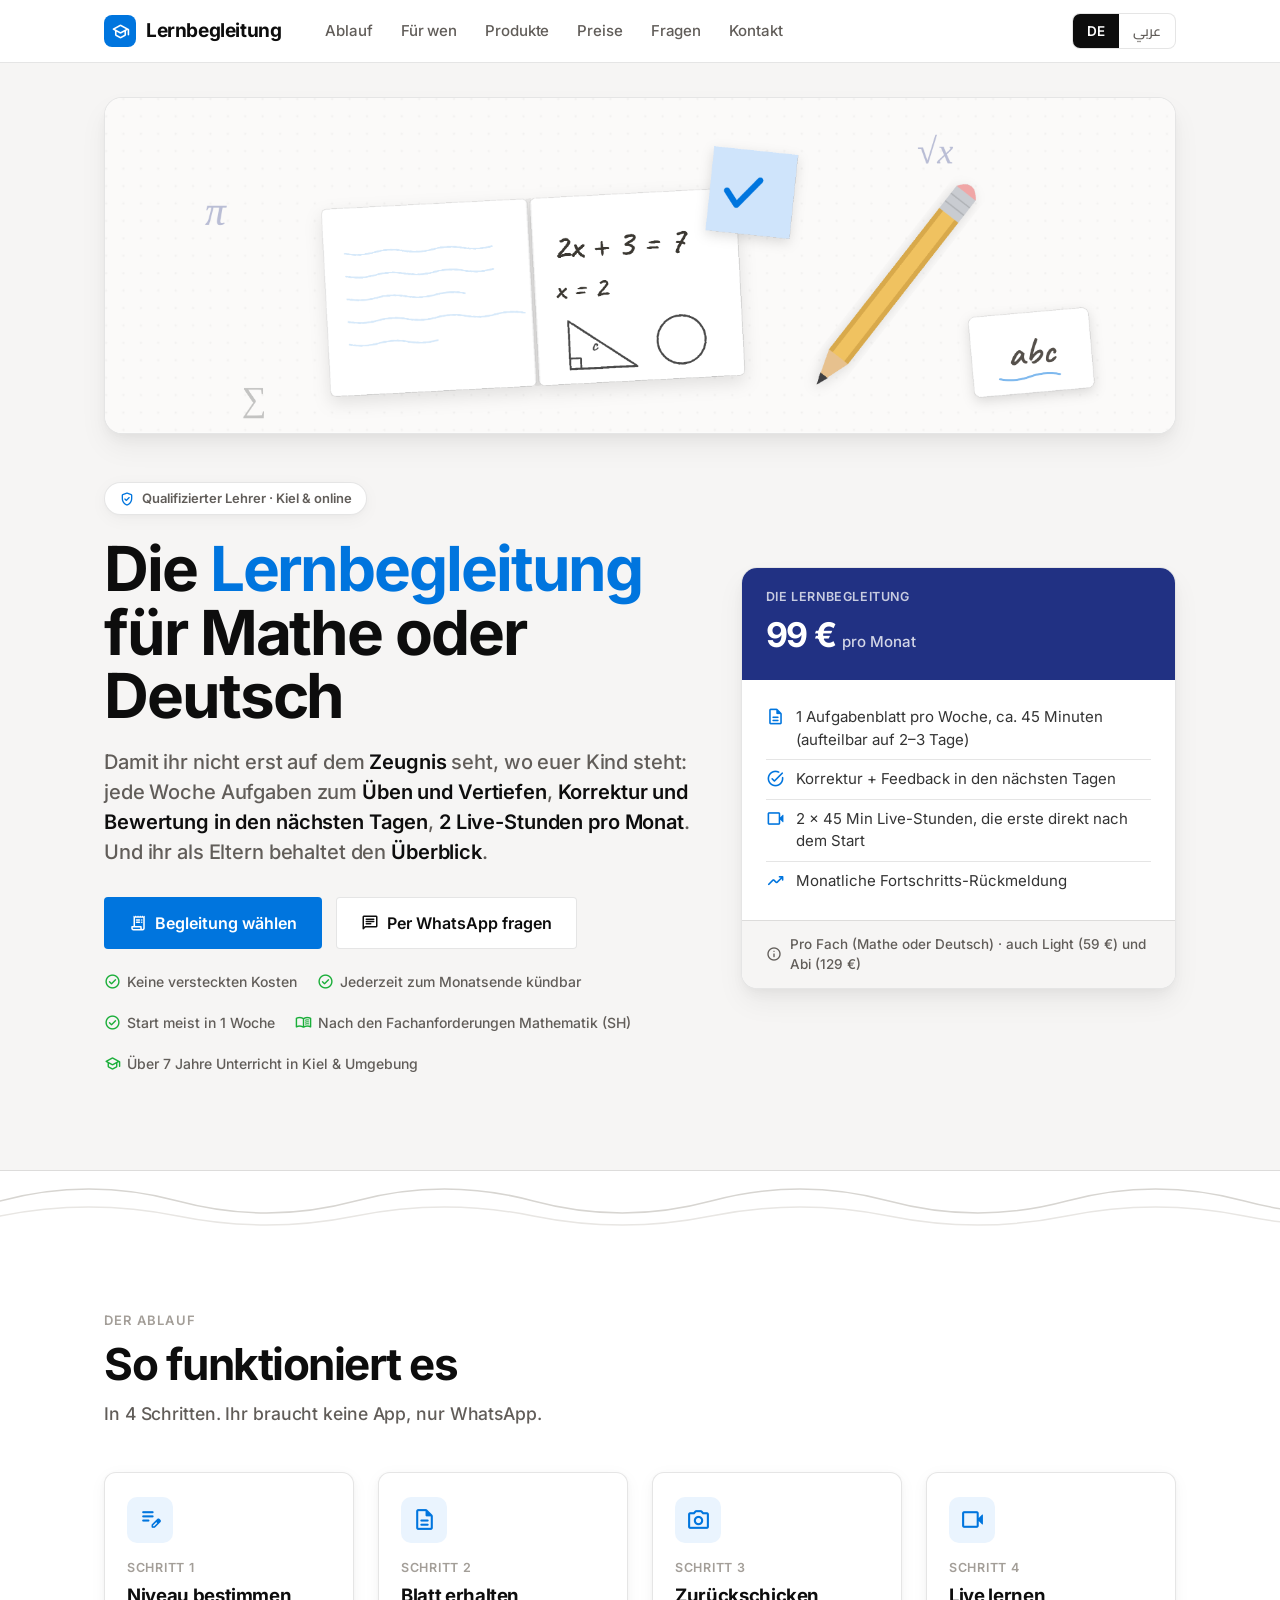
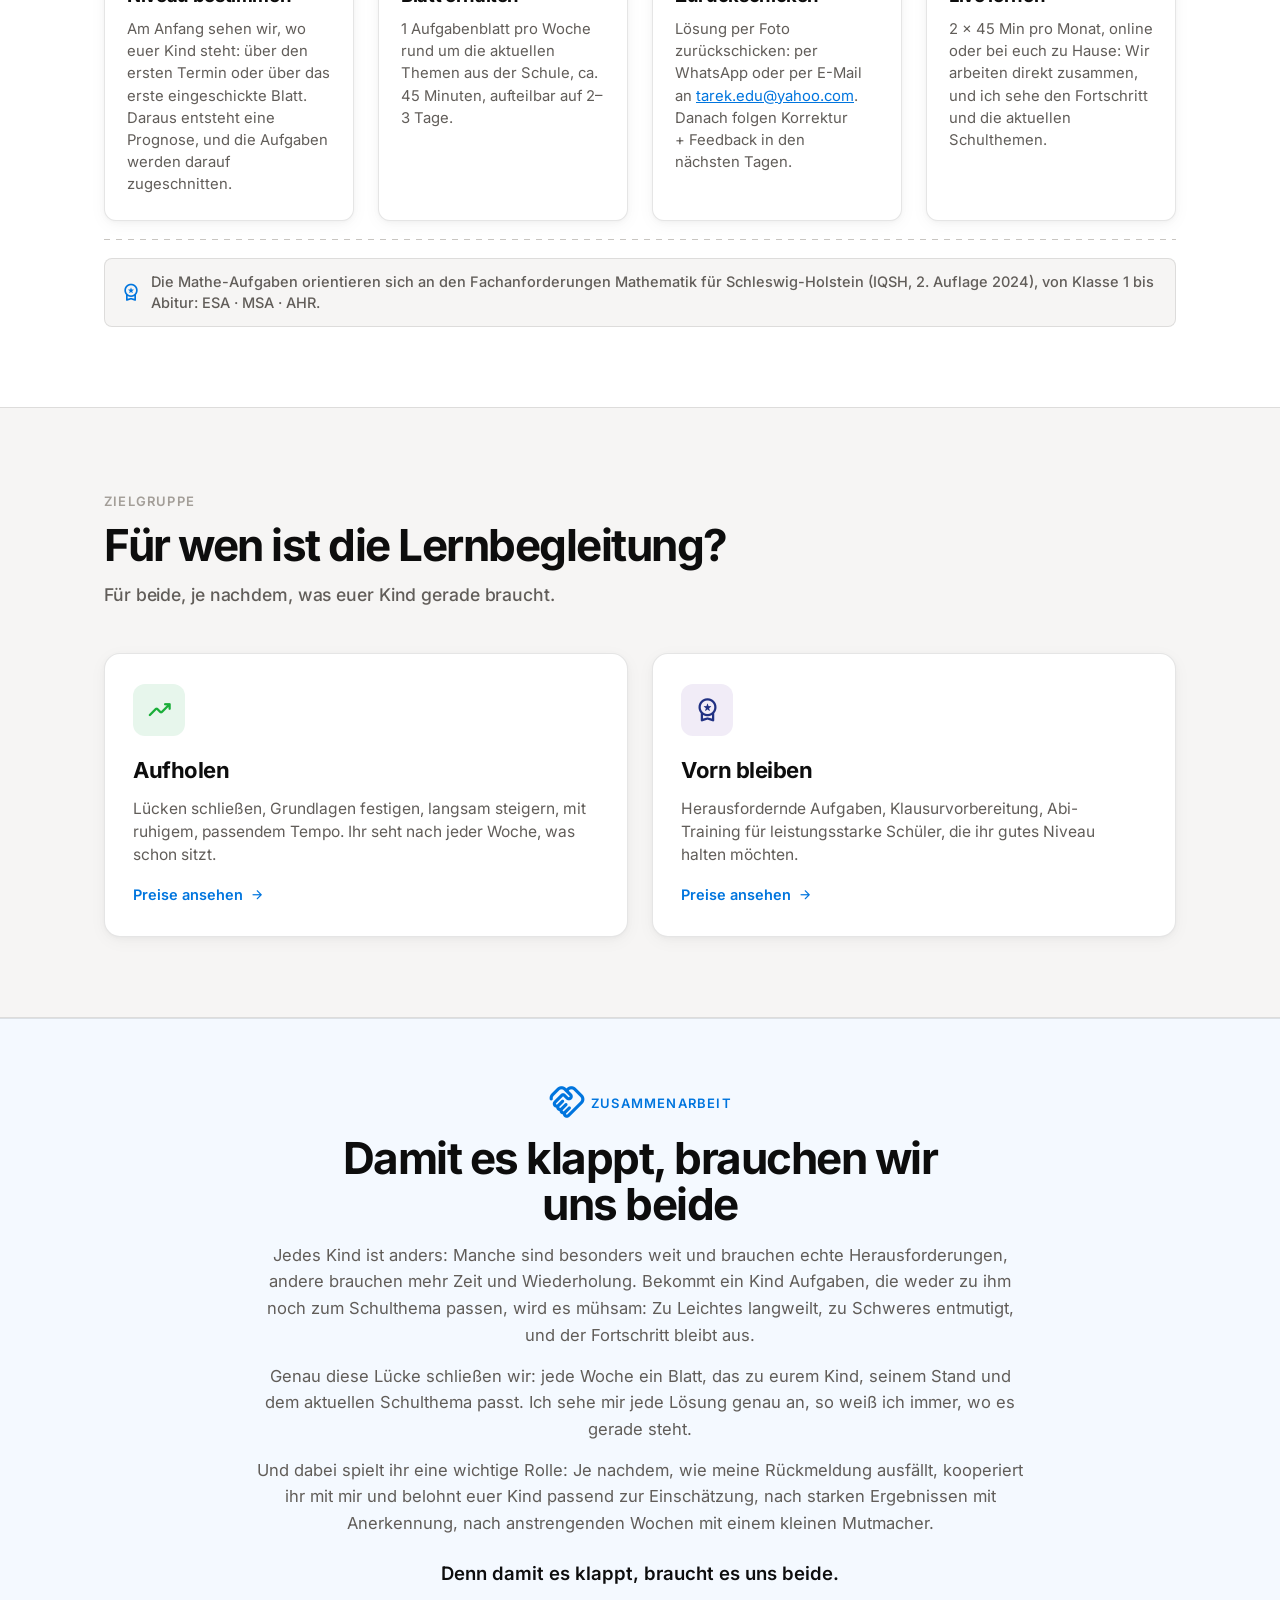
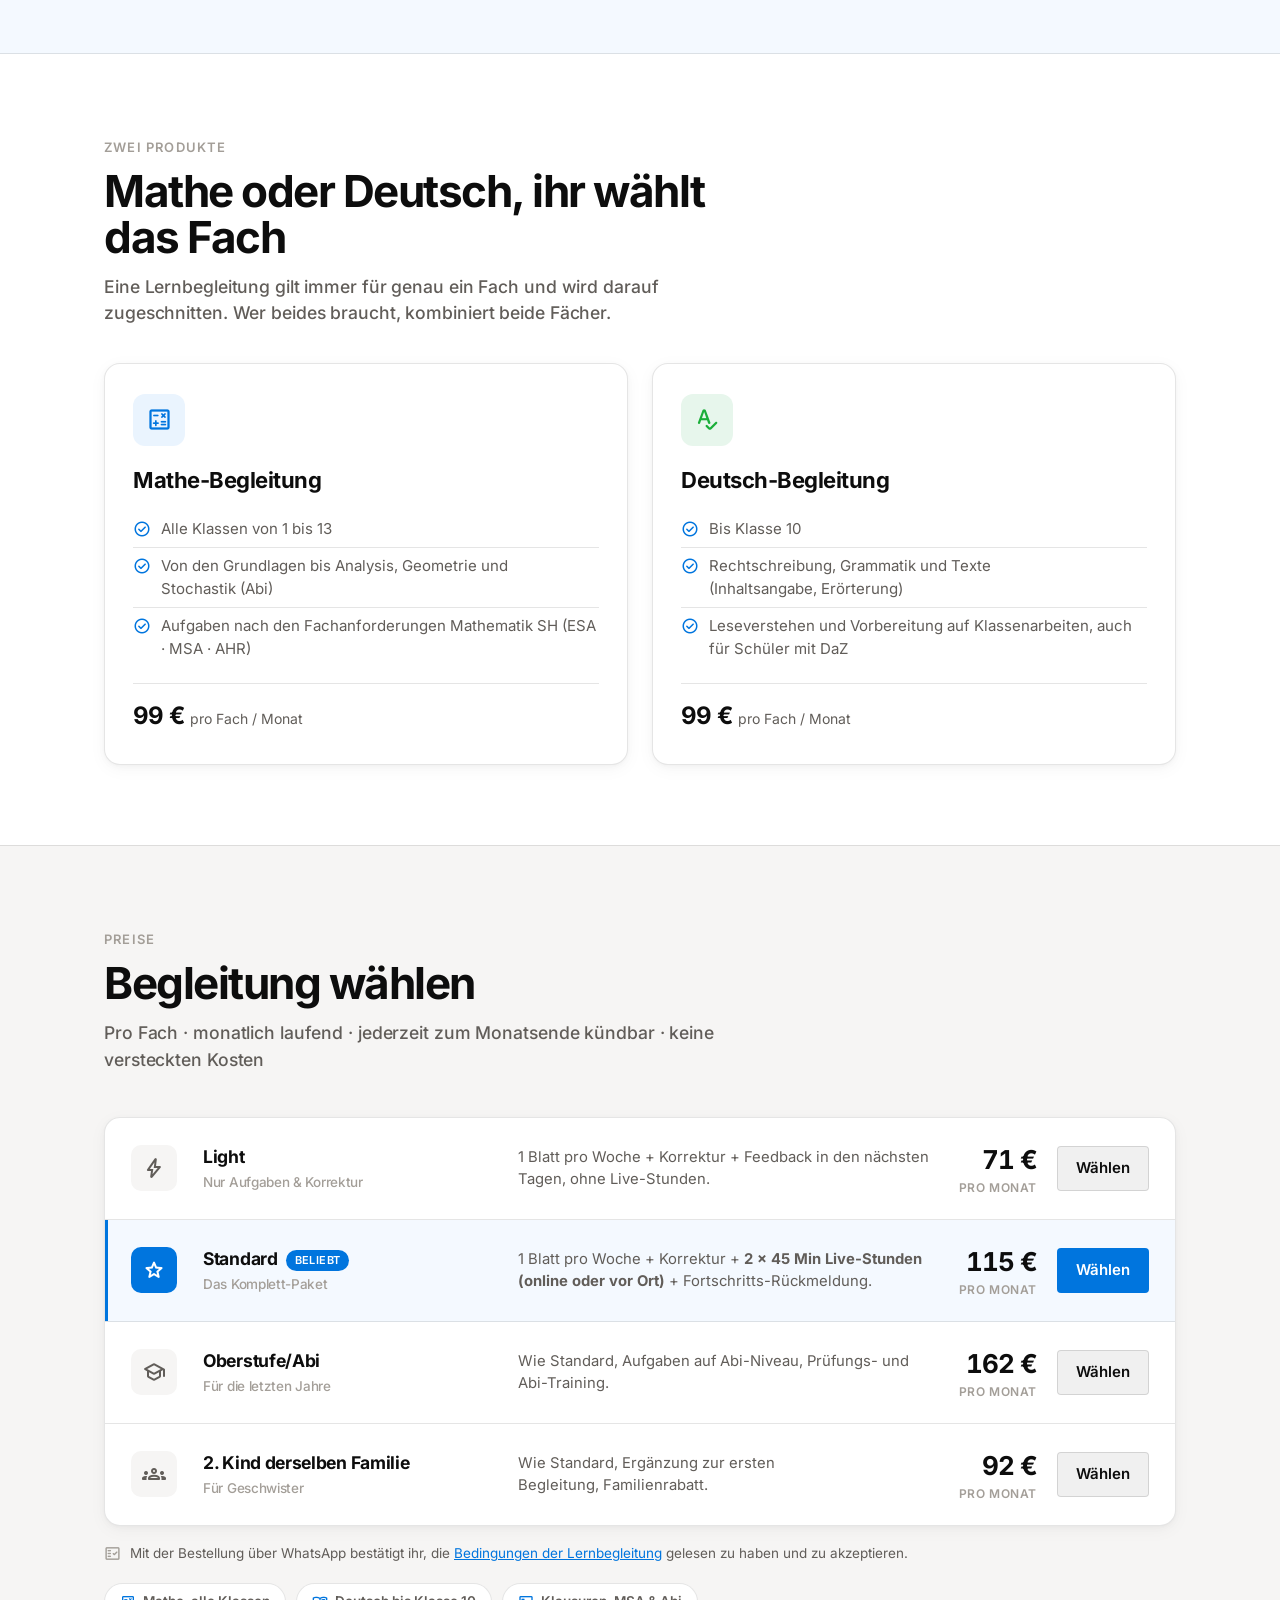
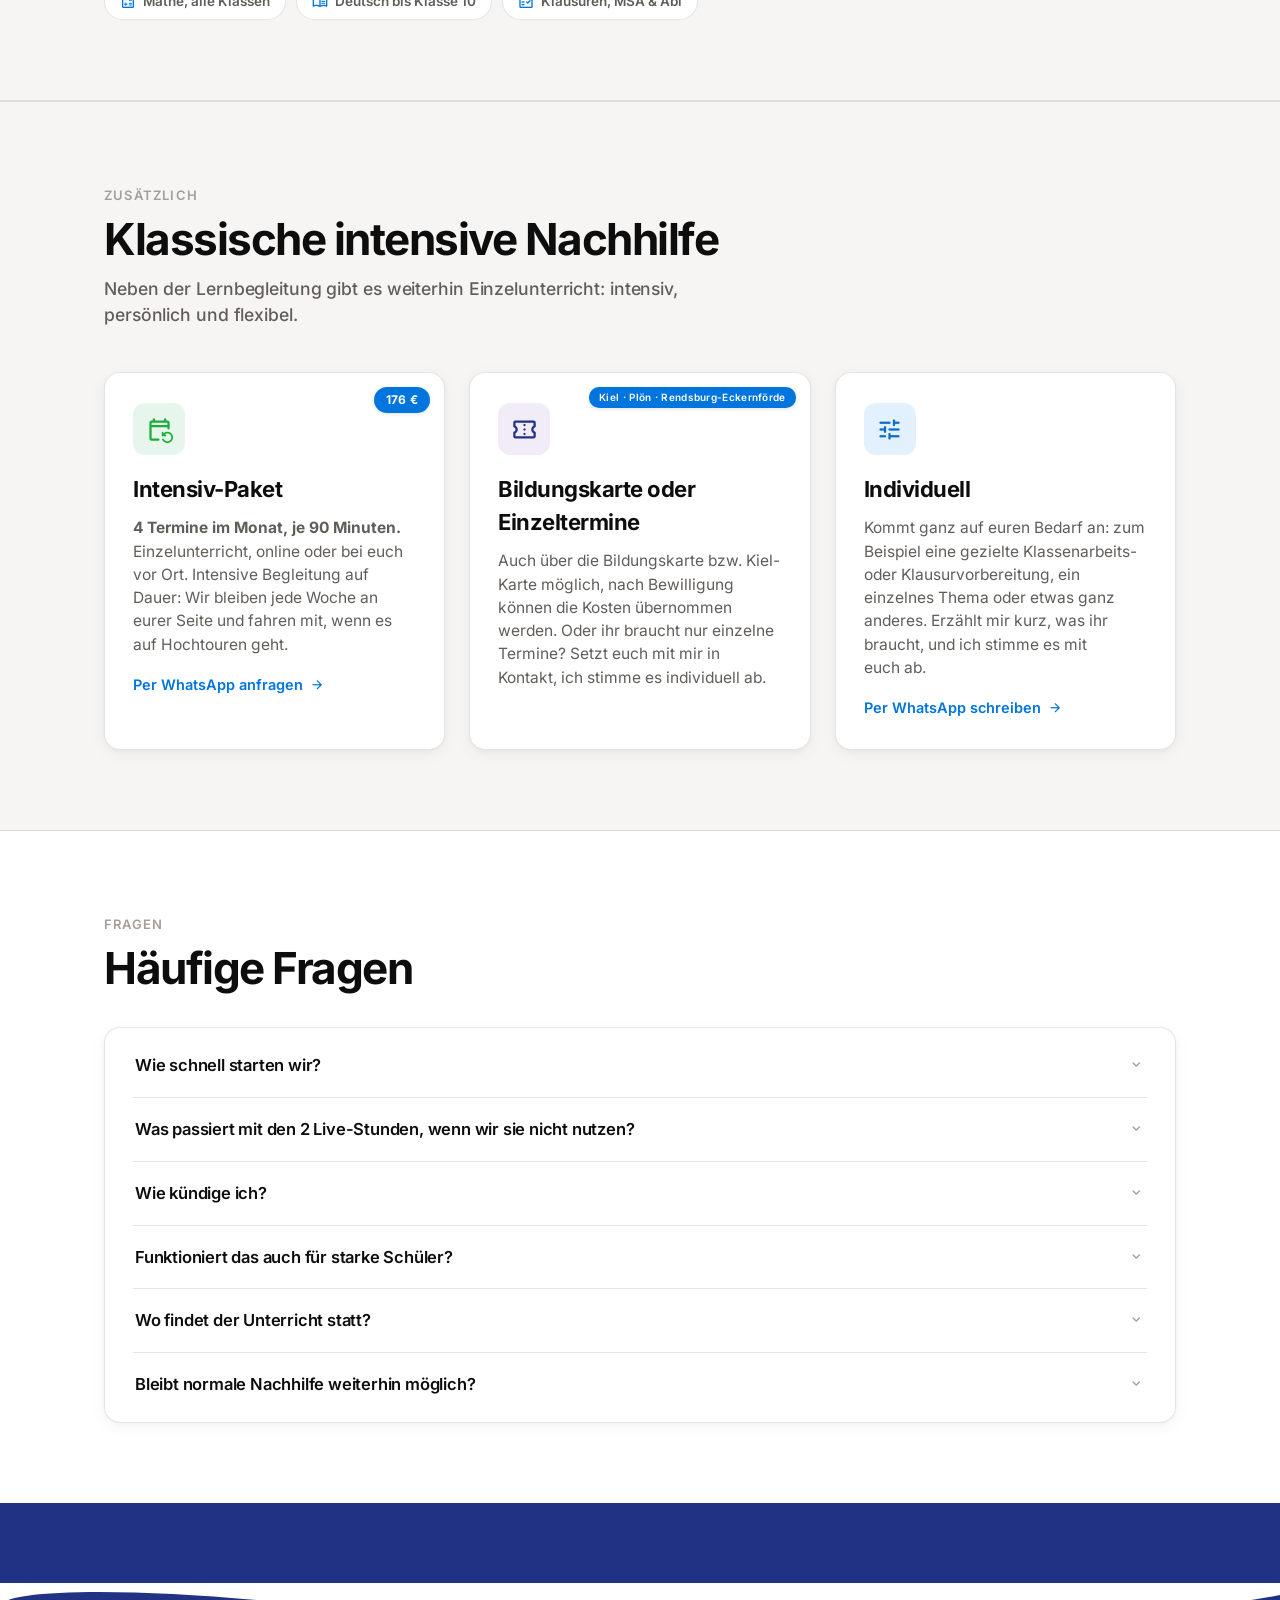
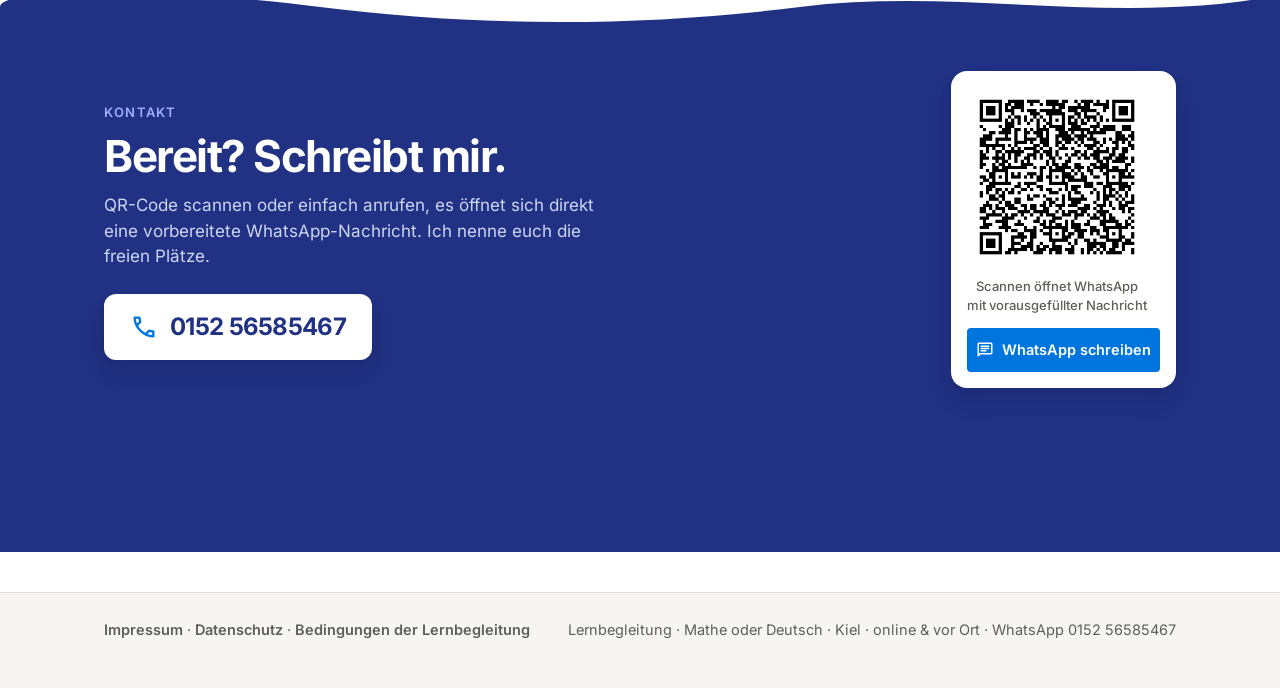
==== commit f0b7a98b: "Intensiv-Karte: Dauer-Begleitung + Hochtouren-Formulierung (ohne Pruefungsvorbereitung); Bildungskar" ====
--- a/index.html
+++ b/index.html
@@ -523,7 +523,7 @@
         <span class="plabel">176 €</span>
         <div class="ic"><span class="mi">event_repeat</span></div>
         <h3 data-ar="الدروس المكثّفة">Intensiv-Paket</h3>
-        <p data-ar="<b>4 مواعيد في الشهر، مدة كل موعد 90 دقيقة.</b> دروس فردية، عبر الإنترنت أو في بيتكم. في الأسابيع التي تهمّ حقًا: الاستعداد للامتحانات، أو التعويض، أو ببساطة دروس مكثّفة، قبل فوات الأوان."><b>4 Termine im Monat, je 90 Minuten.</b> Einzelunterricht, online oder bei euch vor Ort. In den Wochen, die wirklich zählen: Prüfungsvorbereitung, Aufholen oder einfach intensive Begleitung, bevor es zu spät ist.</p>
+        <p data-ar="<b>4 مواعيد في الشهر، مدة كل موعد 90 دقيقة.</b> دروس فردية، عبر الإنترنت أو في بيتكم. متابعة مكثّفة على المدى الطويل: نبقى إلى جانبكم أسبوعًا بأسبوع، ونبذل أقصى طاقتنا عندما يشتد الأمر."><b>4 Termine im Monat, je 90 Minuten.</b> Einzelunterricht, online oder bei euch vor Ort. Intensive Begleitung auf Dauer: Wir bleiben jede Woche an eurer Seite und fahren mit, wenn es auf Hochtouren geht.</p>
         <a class="go" href="https://wa.me/4915256585467?text=Hallo!%20Ich%20interessiere%20mich%20f%C3%BCr%20die%20intensive%20Nachhilfe%20(4x90%20Min%2C%20176%20%E2%82%AC%2FMonat)." target="_blank" rel="noopener"><span data-ar="استفسار عبر واتساب">Per WhatsApp anfragen</span> <span class="mi">arrow_forward</span></a>
       </div>
       <div class="track t-violet">
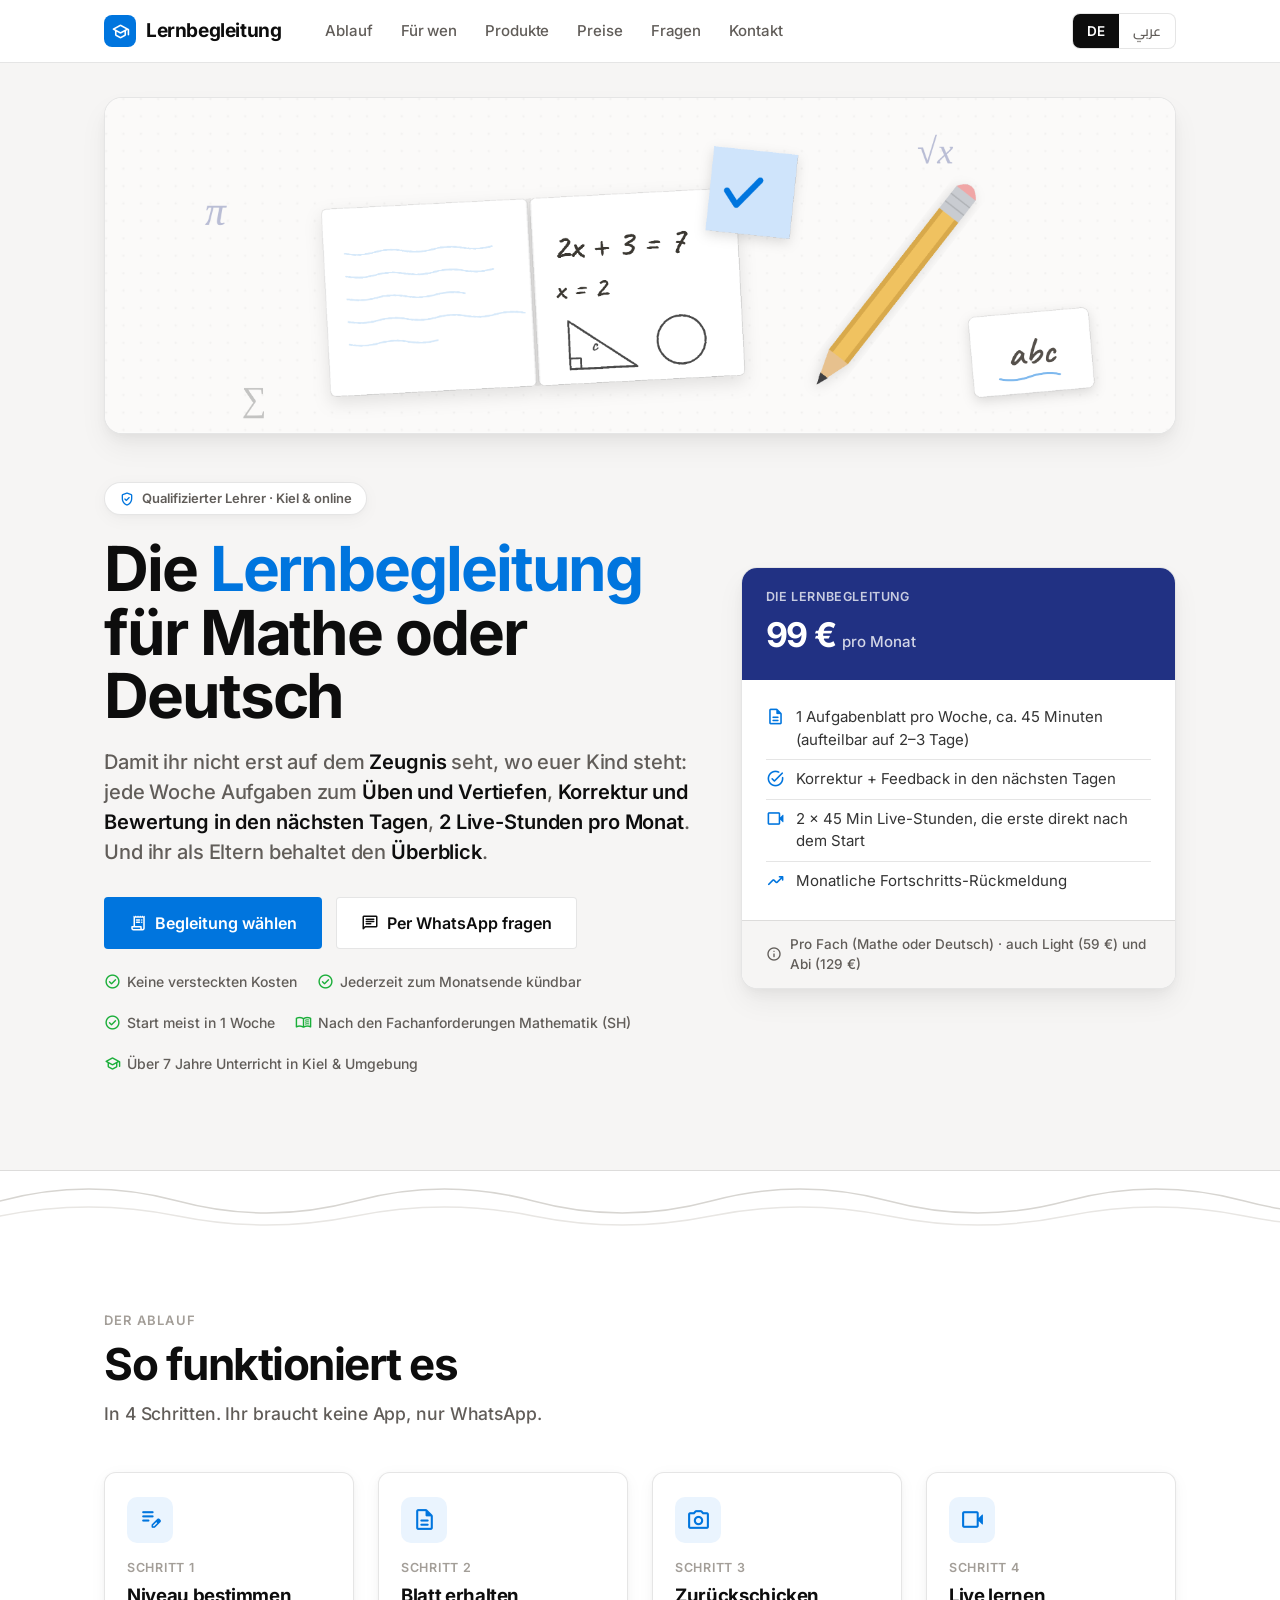
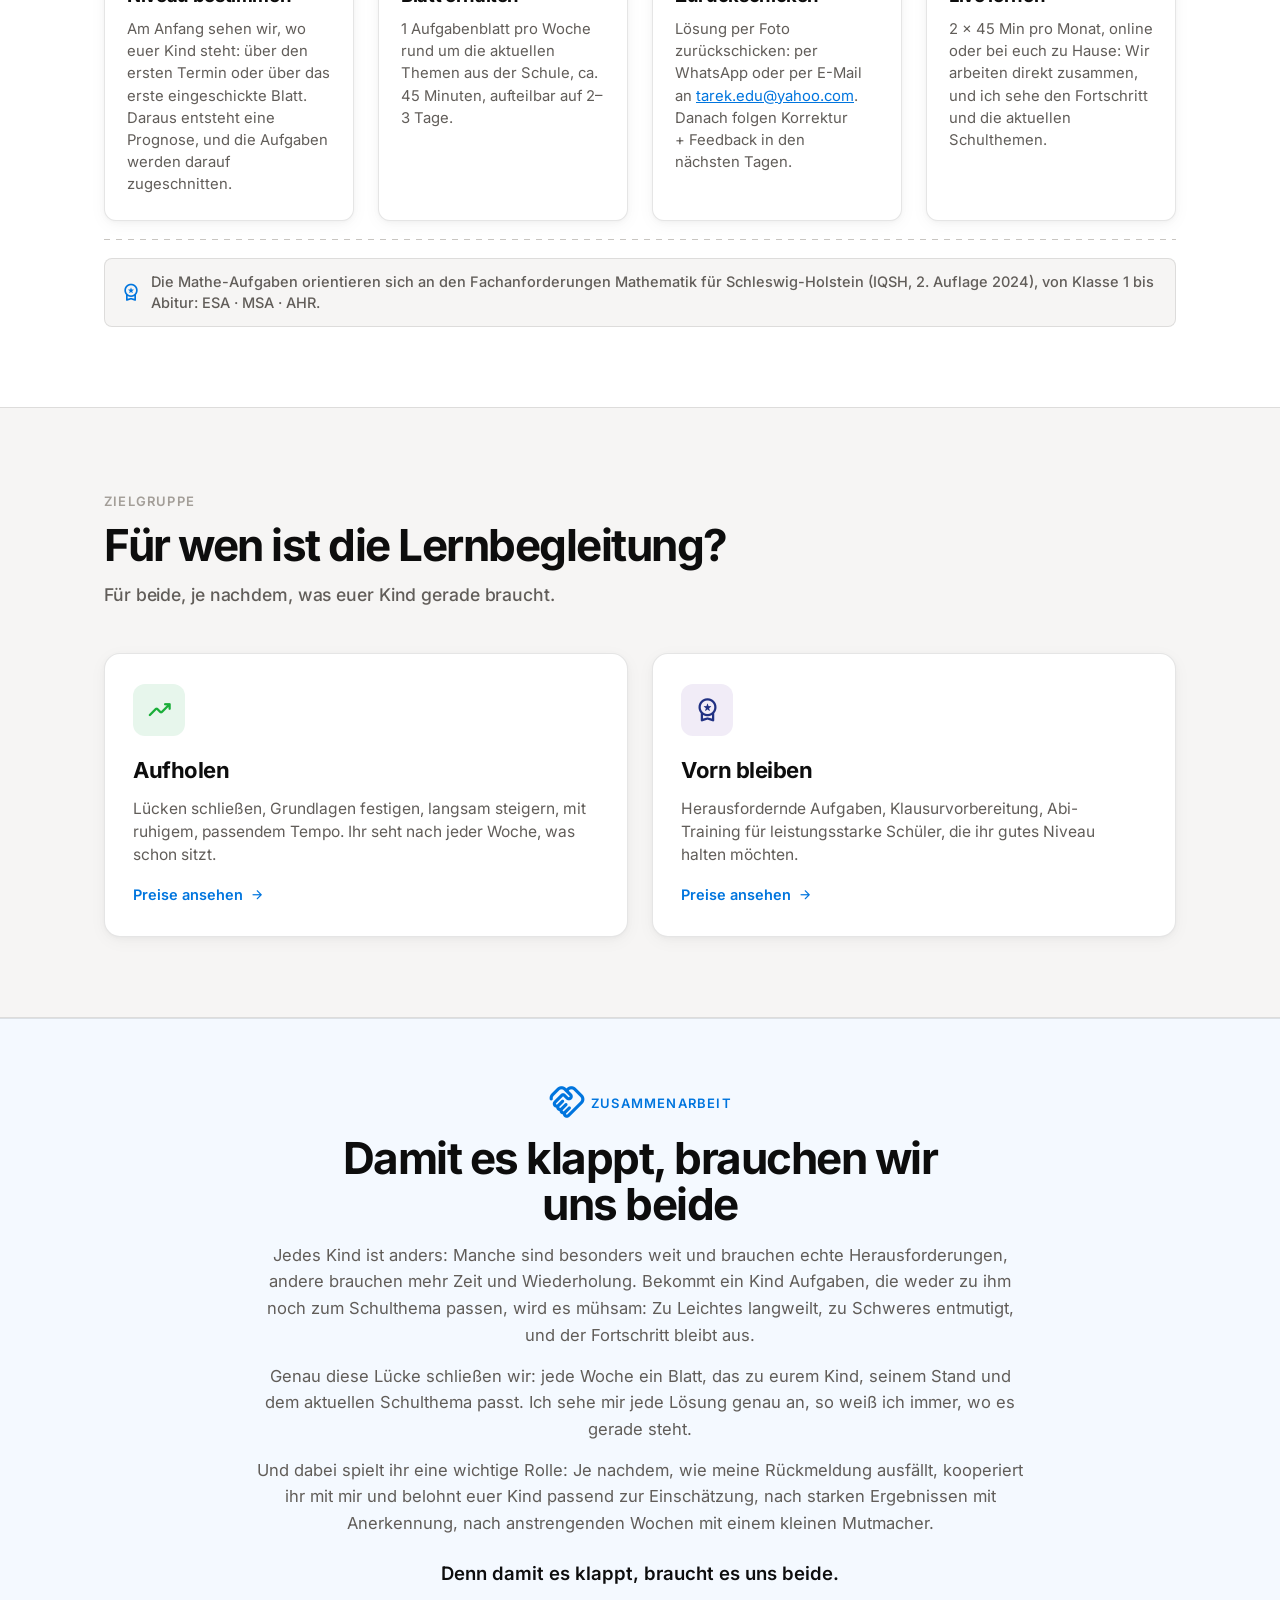
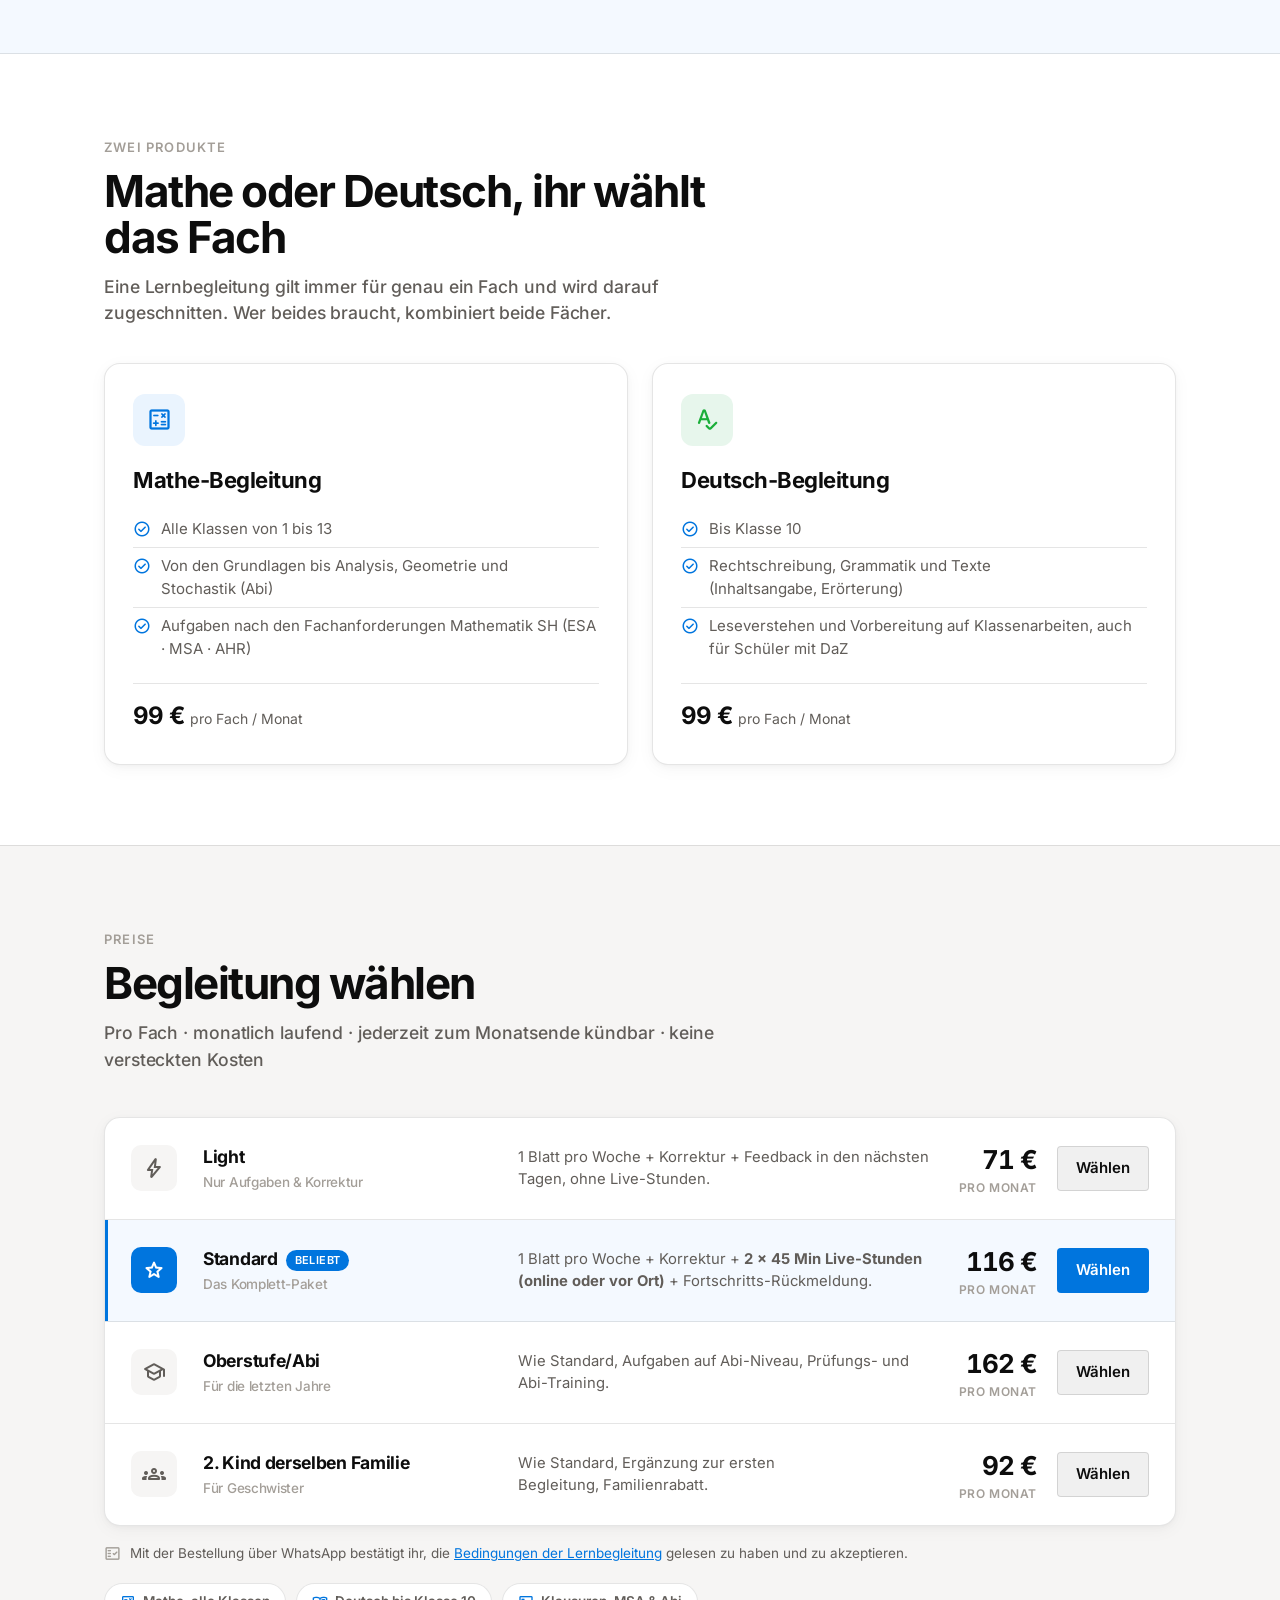
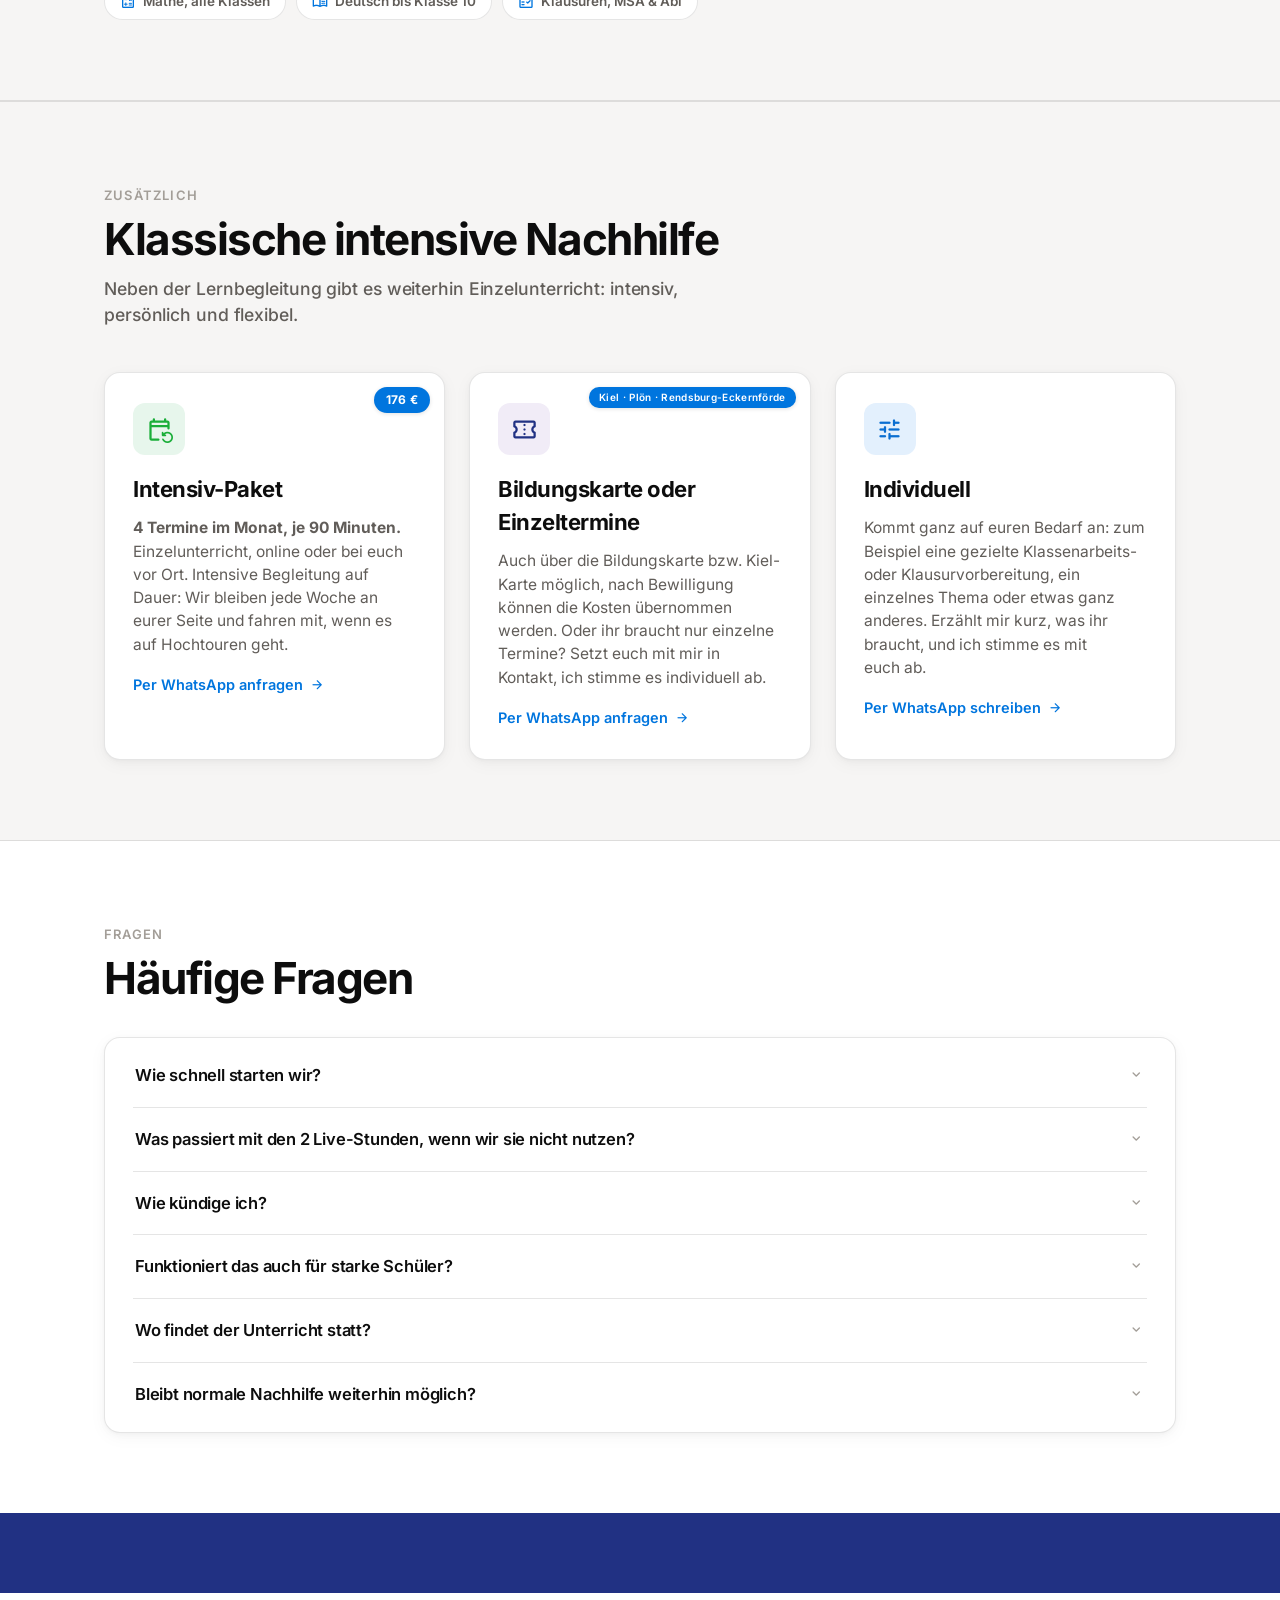
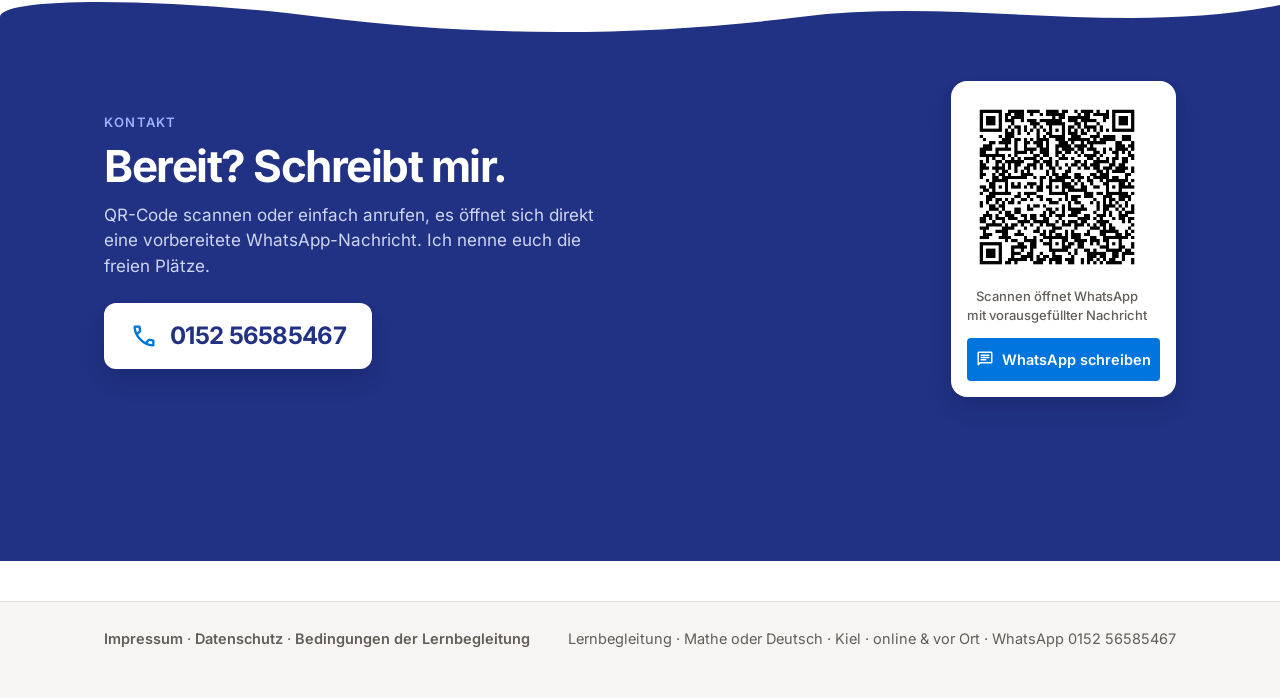
==== commit 92a065b2: "Bildungskarte-Karte: WhatsApp-Kontakt-Button (war beim Umbau verloren)" ====
--- a/index.html
+++ b/index.html
@@ -531,6 +531,7 @@
         <div class="ic"><span class="mi">confirmation_number</span></div>
         <h3 data-ar="بطاقة التعليم أو مواعيد مفردة">Bildungskarte oder Einzeltermine</h3>
         <p data-ar="ممكنة أيضًا عبر بطاقة التعليم (Bildungskarte) أو بطاقة كيل (Kiel-Karte) بعد الموافقة. أو تحتاجون موعدًا واحدًا فقط؟ تواصلوا معي وسنرتّب الأمر بشكل فردي.">Auch über die Bildungskarte bzw. Kiel-Karte möglich, nach Bewilligung können die Kosten übernommen werden. Oder ihr braucht nur einzelne Termine? Setzt euch mit mir in Kontakt, ich stimme es individuell ab.</p>
+        <a class="go" href="https://wa.me/4915256585467?text=Hallo!%20Ich%20interessiere%20mich%20f%C3%BCr%20die%20Nachhilfe%20%C3%BCber%20die%20Bildungskarte%20bzw.%20Kiel-Karte." target="_blank" rel="noopener"><span data-ar="راسلوني عبر واتساب">Per WhatsApp anfragen</span> <span class="mi">arrow_forward</span></a>
       </div>
       <div class="track t-blue">
         <div class="ic"><span class="mi">tune</span></div>
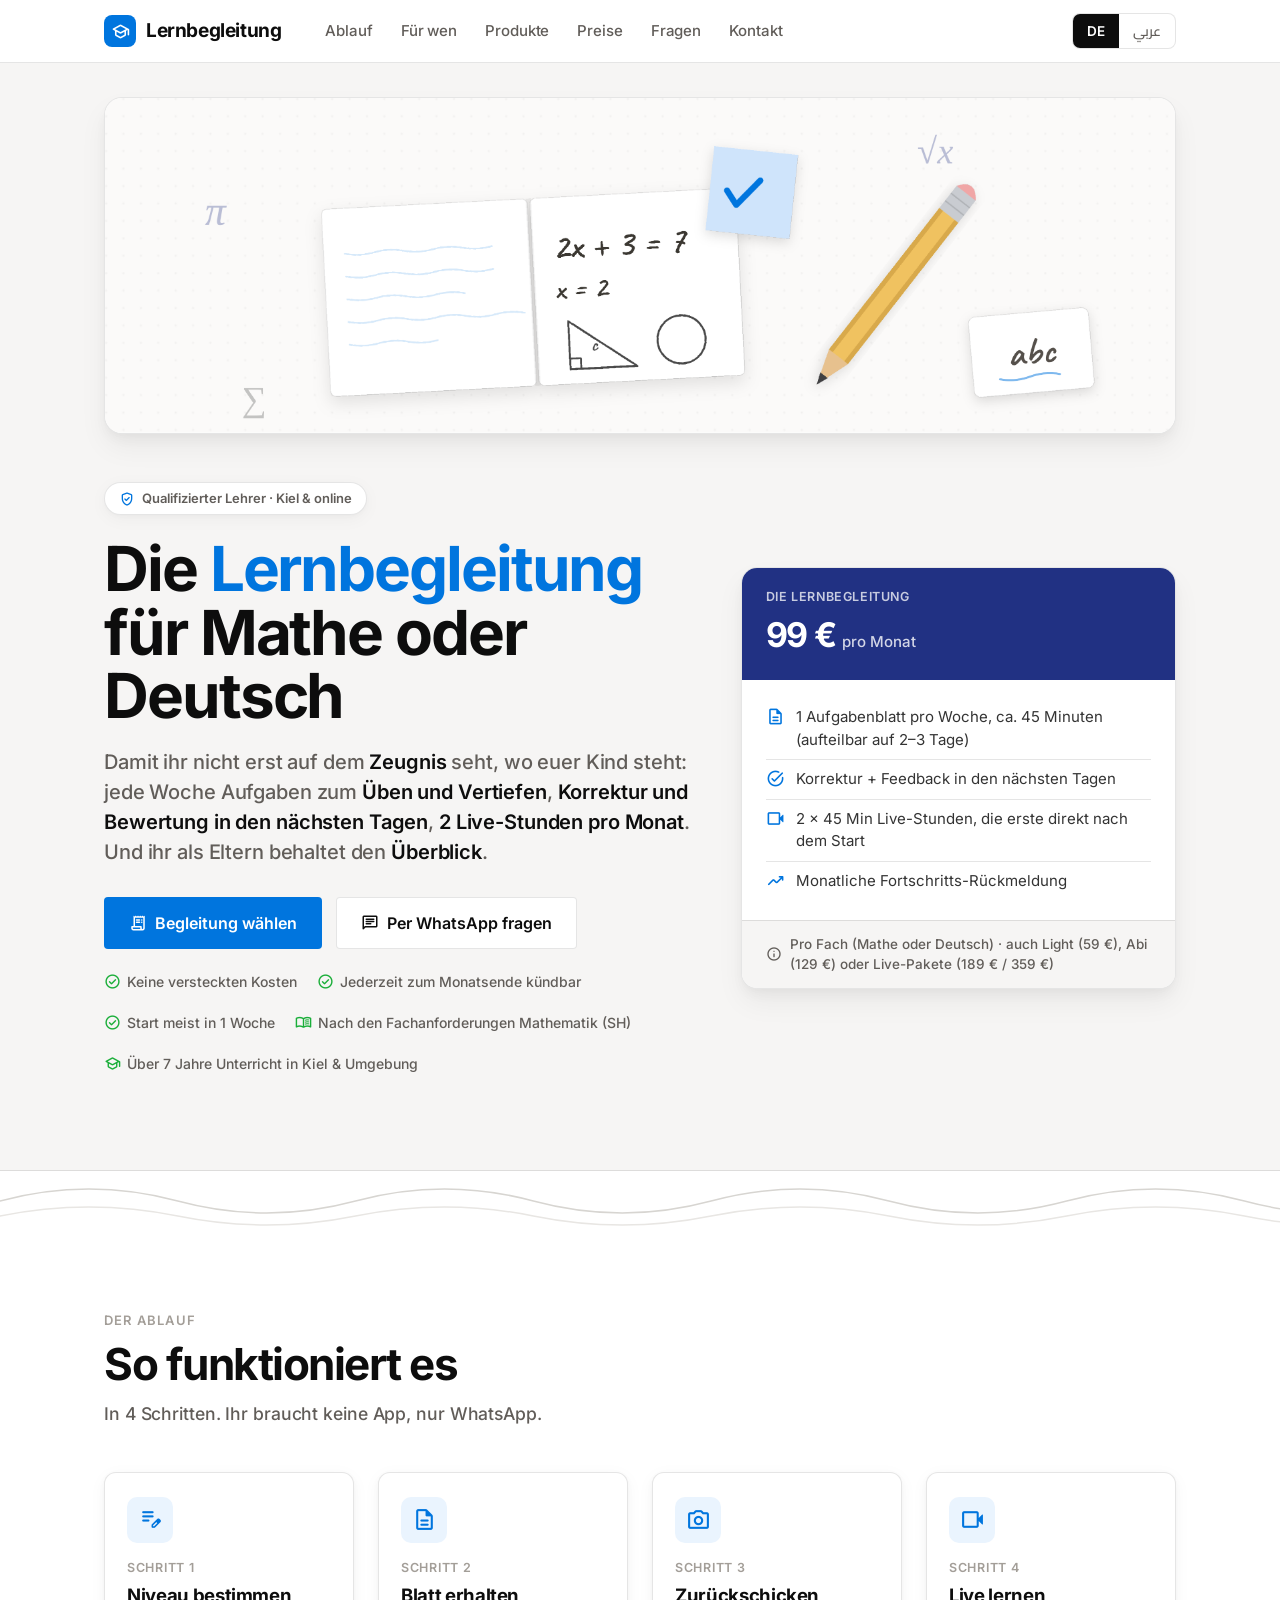
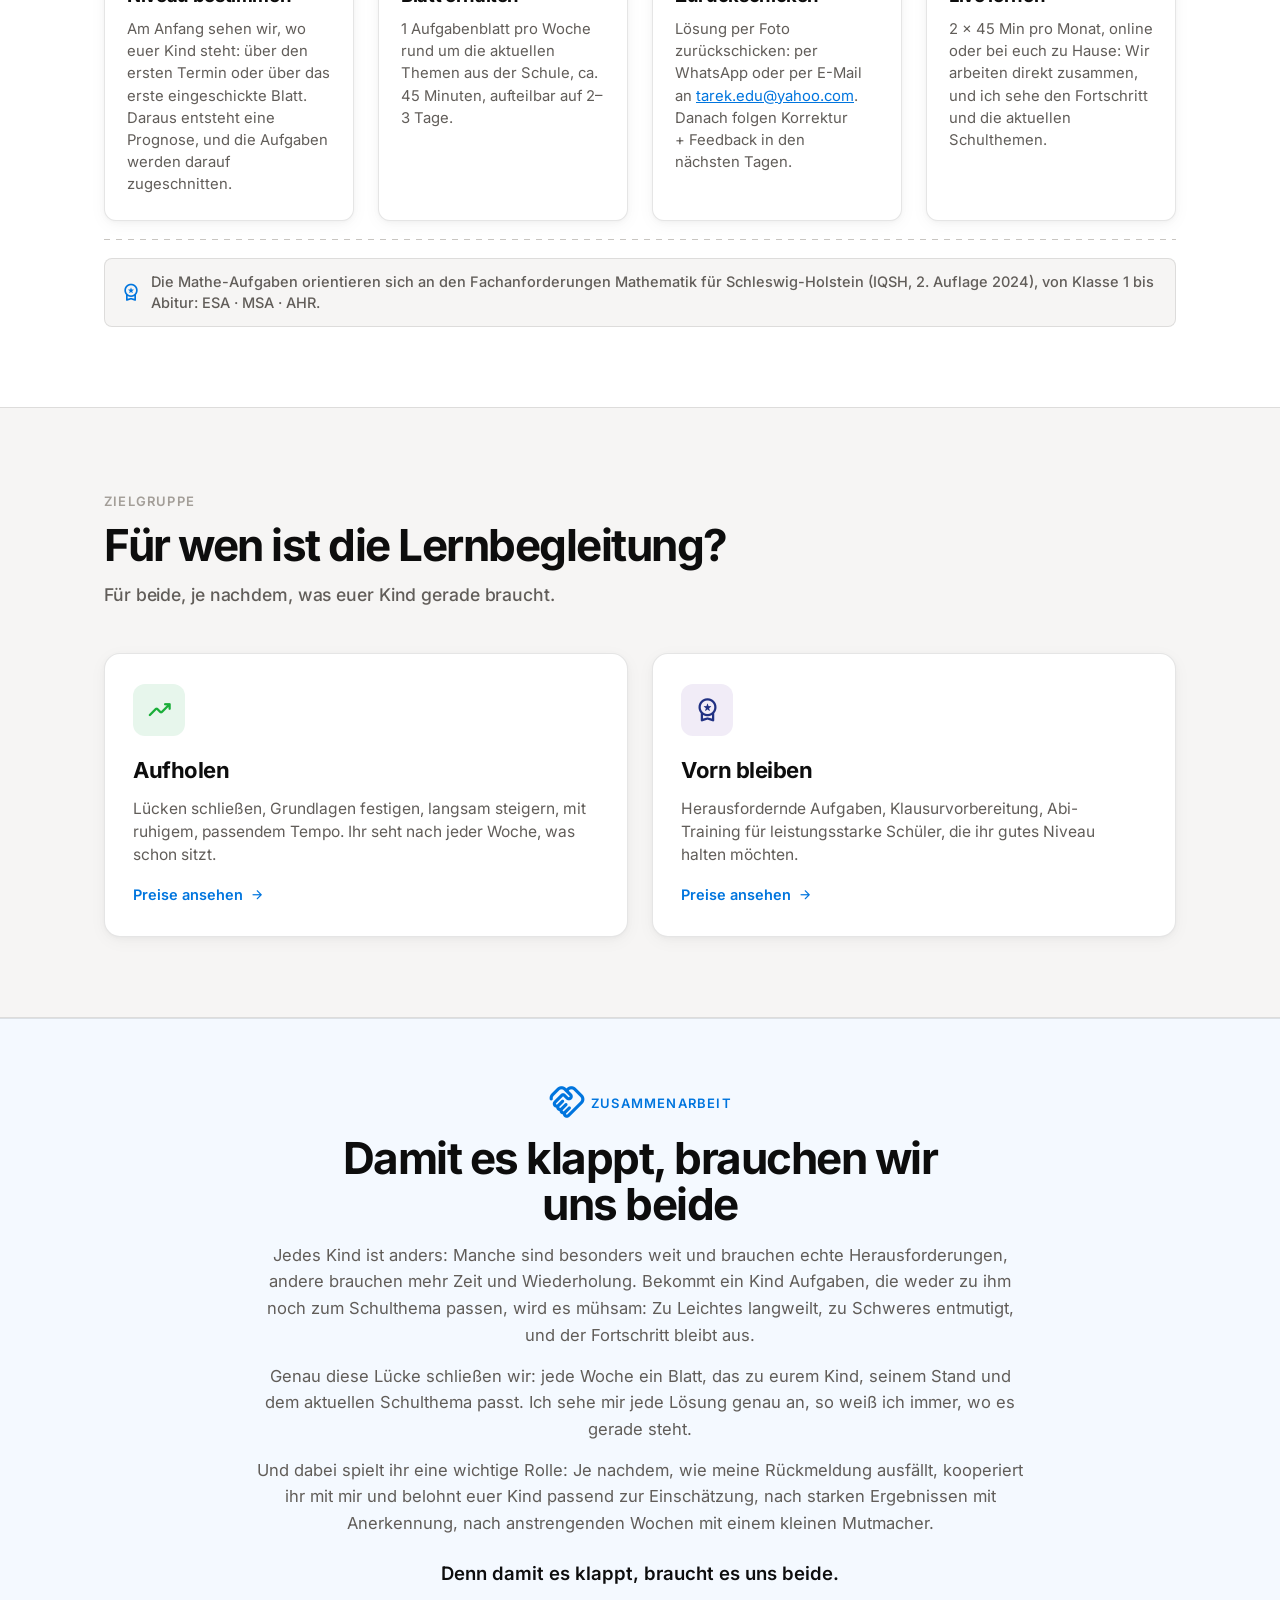
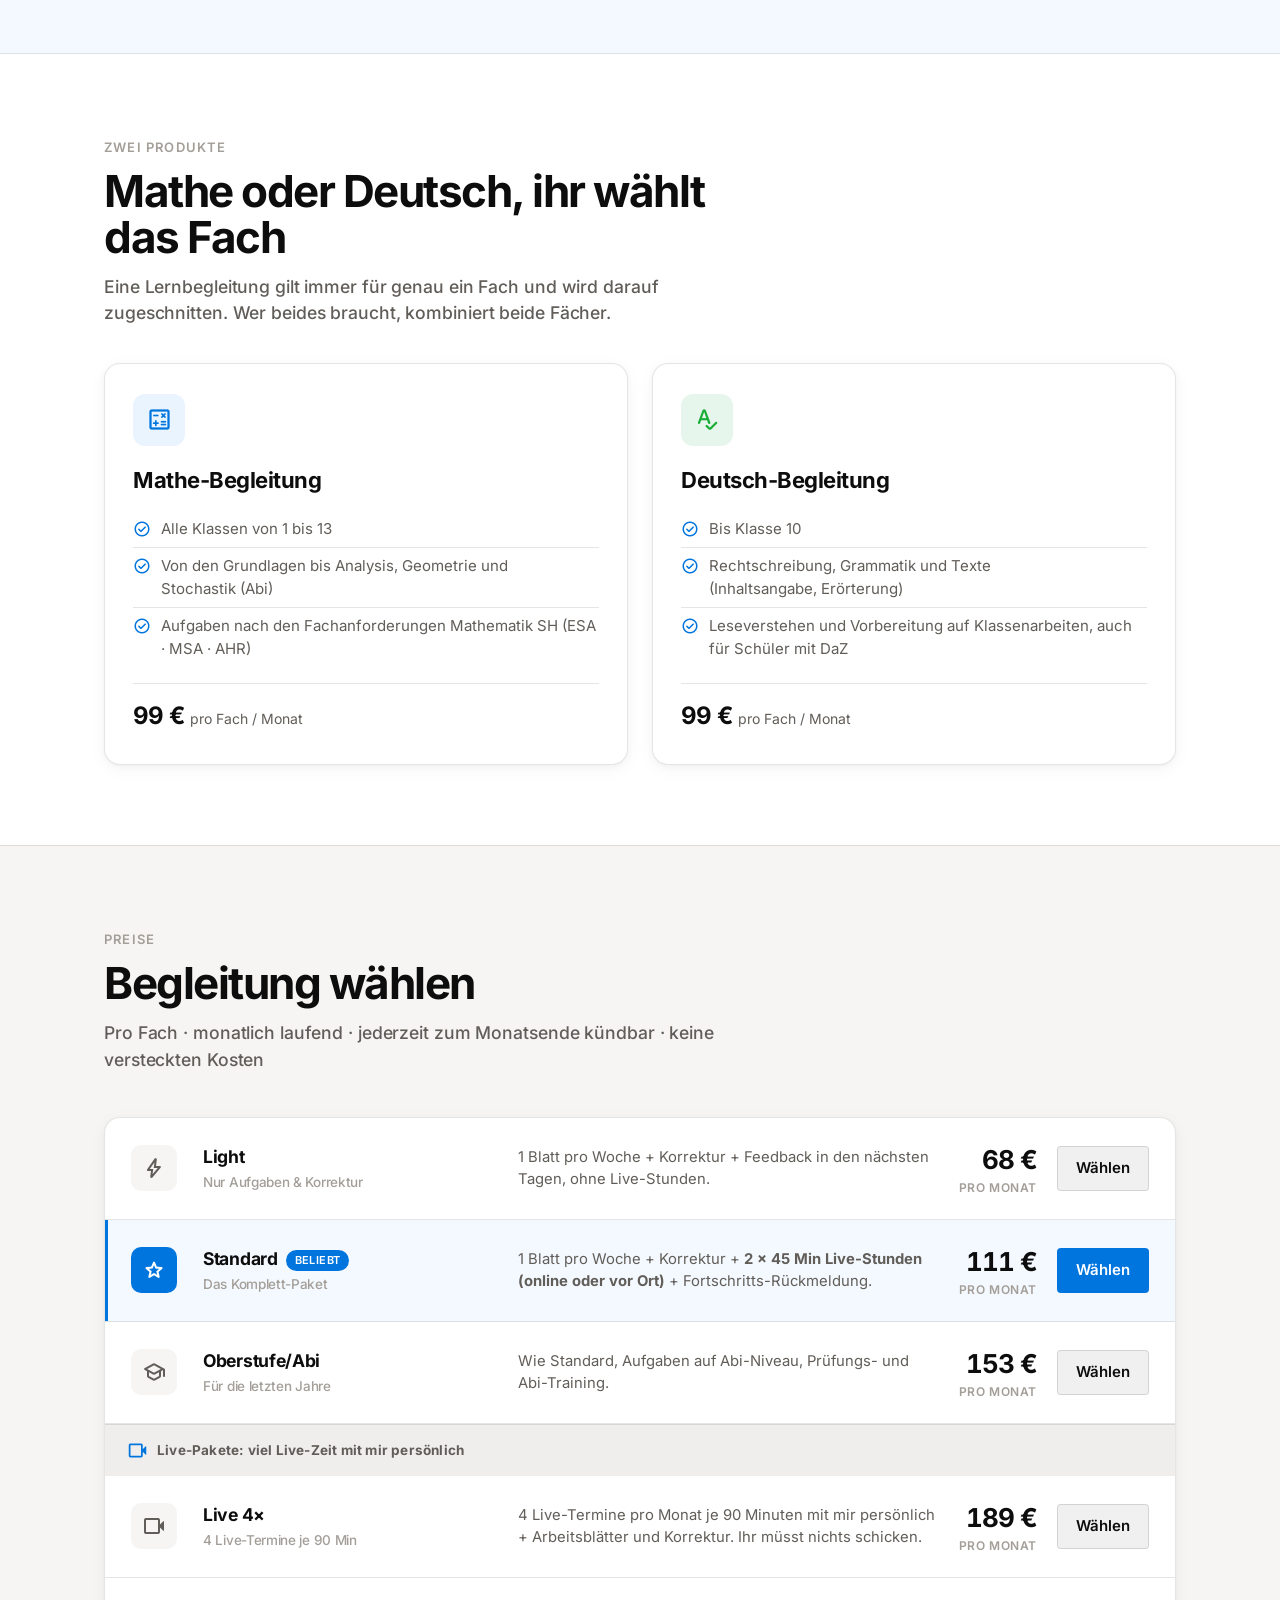
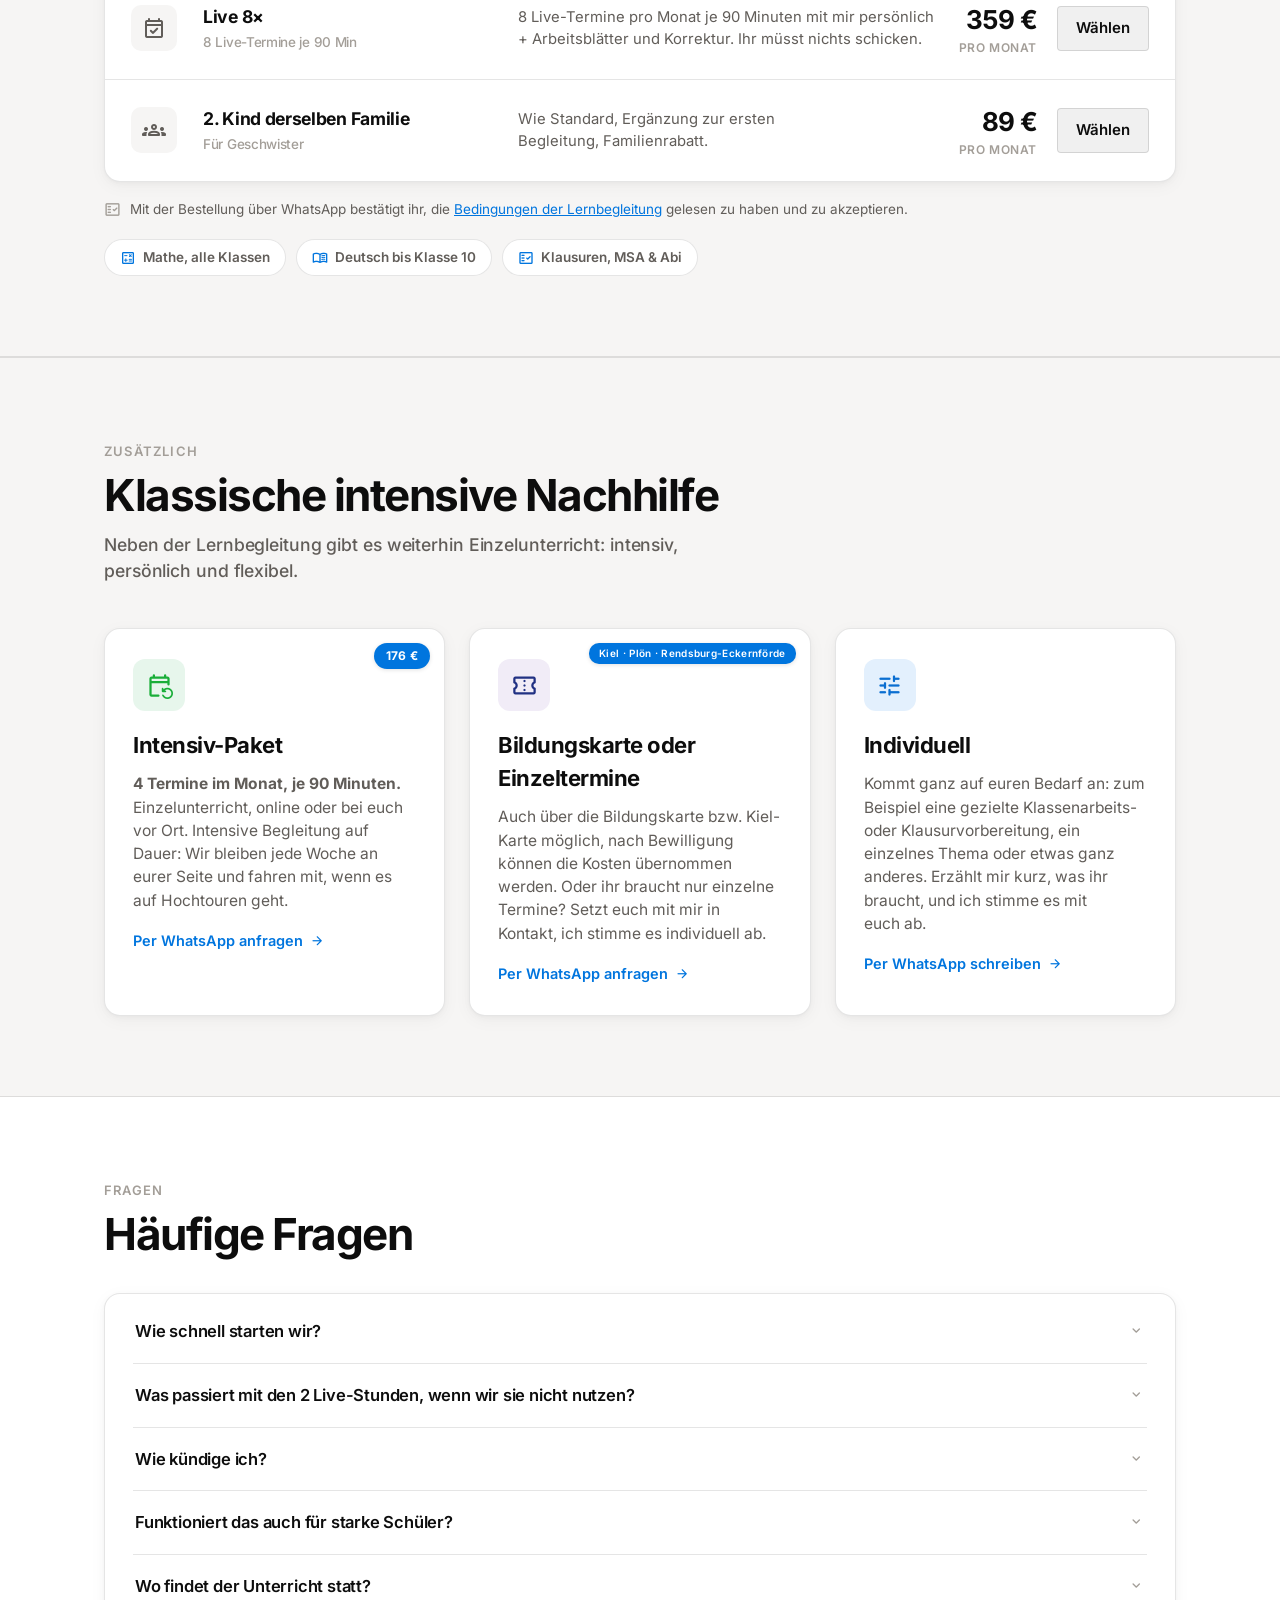
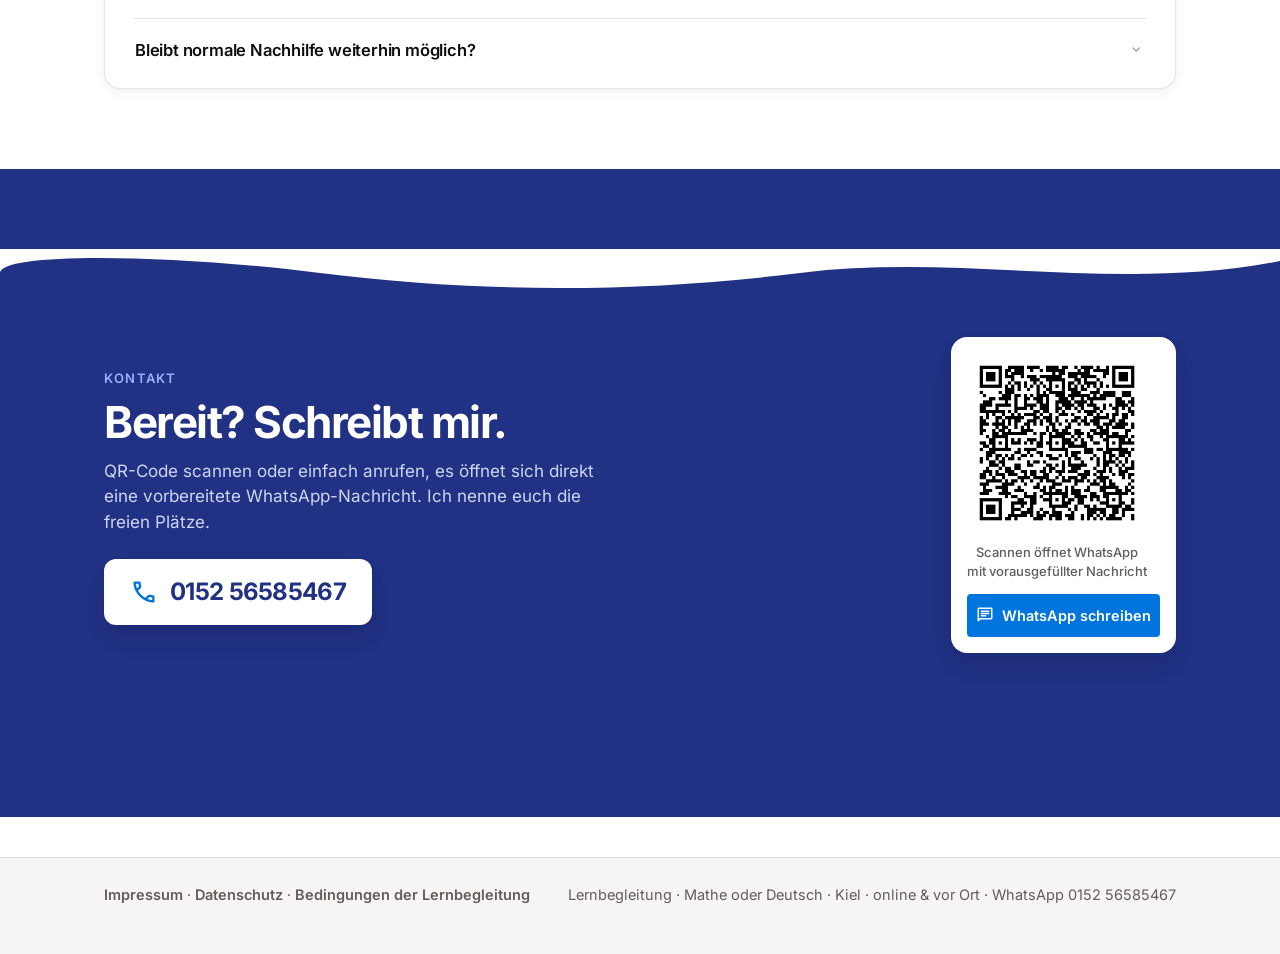
==== commit 1e9f39b3: "Live-Pakete 4x und 8x je 90 Min (189 EUR / 359 EUR) in der Preistabelle, DE+AR" ====
--- a/index.html
+++ b/index.html
@@ -152,6 +152,8 @@
 .fnote{margin-top:20px;display:flex;flex-wrap:wrap;gap:10px}
 .bnote{margin-top:18px;display:flex;gap:9px;align-items:flex-start;font-size:13.5px;color:var(--gray);line-height:1.45}
 .bnote .mi{font-size:17px;color:var(--gray-l);flex-shrink:0;margin-top:1px}
+.livehead{display:flex;align-items:center;gap:9px;padding:15px 22px;background:var(--warm2);border-top:1px solid var(--border);font-size:13.5px;font-weight:700;letter-spacing:.2px;color:var(--gray)}
+.livehead .mi{font-size:21px;color:var(--blue)}
 .tagpill{display:inline-flex;align-items:center;gap:7px;background:#fff;border:1px solid var(--border);border-radius:9999px;padding:7px 15px;font-size:13.5px;font-weight:600;color:var(--gray)}
 .tagpill .mi{font-size:16px;color:var(--blue)}
 
@@ -333,7 +335,7 @@
         <li><span class="mi">videocam</span><span data-ar="2 × 45 دقيقة مباشرة، الأولى فور البدء">2 × 45 Min Live-Stunden, die erste direkt nach dem Start</span></li>
         <li><span class="mi">trending_up</span><span data-ar="ملاحظة شهرية عن التقدم">Monatliche Fortschritts-Rückmeldung</span></li>
       </ul>
-      <div class="foot"><span class="mi">info</span><span data-ar="لكل مادة (رياضيات أو ألمانية) · يتوفر أيضًا Light (59 €) و Abi (129 €)">Pro Fach (Mathe oder Deutsch) · auch Light (59 €) und Abi (129 €)</span></div>
+      <div class="foot"><span class="mi">info</span><span data-ar="لكل مادة (رياضيات أو ألمانية) · يتوفر أيضًا Light (59 €) و Abi (129 €) وباقة Live (189 € / 359 €)">Pro Fach (Mathe oder Deutsch) · auch Light (59 €), Abi (129 €) oder Live-Pakete (189 € / 359 €)</span></div>
     </div>
   </div>
 </header>
@@ -490,6 +492,21 @@
         <div class="inc" data-ar="مثل المتابعة القياسية، تمارين بمستوى Abitur، تدريب على الاختبارات و Abitur.">Wie Standard, Aufgaben auf Abi-Niveau, Prüfungs- und Abi-Training.</div>
         <div class="pr"><div class="amt"><span class="cnt" data-count="129" data-from="179">129</span> €</div><div class="per" data-ar="شهريًا">pro Monat</div></div>
         <a class="btn btn-ghost go" href="https://wa.me/4915256585467?text=Hallo!%20Ich%20habe%20auf%20der%20Website%20gew%C3%A4hlt%3A%20Lernbegleitung%20Oberstufe%2FAbi%20(129%20%E2%82%AC%2FMonat%2C%20Mathe%20oder%20Deutsch%2C%20inkl.%202%20Live-Stunden).%20Wir%20m%C3%B6chten%20starten." target="_blank" rel="noopener" data-ar="طلب">Wählen</a>
+      </div>
+      <div class="livehead"><span class="mi">videocam</span><span data-ar="باقة Live: وقت مباشر أكثر معي شخصيًا">Live-Pakete: viel Live-Zeit mit mir persönlich</span></div>
+      <div class="prow">
+        <div class="ic"><span class="mi">videocam</span></div>
+        <div class="nm"><span data-ar="Live 4×">Live 4×</span><small data-ar="4 حصص مباشرة، مدة كل واحدة 90 دقيقة">4 Live-Termine je 90 Min</small></div>
+        <div class="inc" data-ar="4 حصص مباشرة كل شهر، مدة كل واحدة 90 دقيقة، معي شخصيًا + أوراق التمارين والتصحيح. لا حاجة لإرسال أي شيء.">4 Live-Termine pro Monat je 90 Minuten mit mir persönlich + Arbeitsblätter und Korrektur. Ihr müsst nichts schicken.</div>
+        <div class="pr"><div class="amt"><span class="cnt" data-count="189" data-from="189">189</span> €</div><div class="per" data-ar="شهريًا">pro Monat</div></div>
+        <a class="btn btn-ghost go" href="https://wa.me/4915256585467?text=Hallo!%20Ich%20habe%20auf%20der%20Website%20gew%C3%A4hlt%3A%20Lernbegleitung%20Live%204%C3%97%20(189%20%E2%82%AC%2FMonat%2C%204%20Live-Termine%20je%2090%20Min%2C%20Mathe%20oder%20Deutsch).%20Wir%20m%C3%B6chten%20starten." target="_blank" rel="noopener" data-ar="طلب">Wählen</a>
+      </div>
+      <div class="prow">
+        <div class="ic"><span class="mi">event_available</span></div>
+        <div class="nm"><span data-ar="Live 8×">Live 8×</span><small data-ar="8 حصص مباشرة، مدة كل واحدة 90 دقيقة">8 Live-Termine je 90 Min</small></div>
+        <div class="inc" data-ar="8 حصص مباشرة كل شهر، مدة كل واحدة 90 دقيقة، معي شخصيًا + أوراق التمارين والتصحيح. لا حاجة لإرسال أي شيء.">8 Live-Termine pro Monat je 90 Minuten mit mir persönlich + Arbeitsblätter und Korrektur. Ihr müsst nichts schicken.</div>
+        <div class="pr"><div class="amt"><span class="cnt" data-count="359" data-from="359">359</span> €</div><div class="per" data-ar="شهريًا">pro Monat</div></div>
+        <a class="btn btn-ghost go" href="https://wa.me/4915256585467?text=Hallo!%20Ich%20habe%20auf%20der%20Website%20gew%C3%A4hlt%3A%20Lernbegleitung%20Live%208%C3%97%20(359%20%E2%82%AC%2FMonat%2C%208%20Live-Termine%20je%2090%20Min%2C%20Mathe%20oder%20Deutsch).%20Wir%20m%C3%B6chten%20starten." target="_blank" rel="noopener" data-ar="طلب">Wählen</a>
       </div>
       <div class="prow">
         <div class="ic"><span class="mi">groups</span></div>
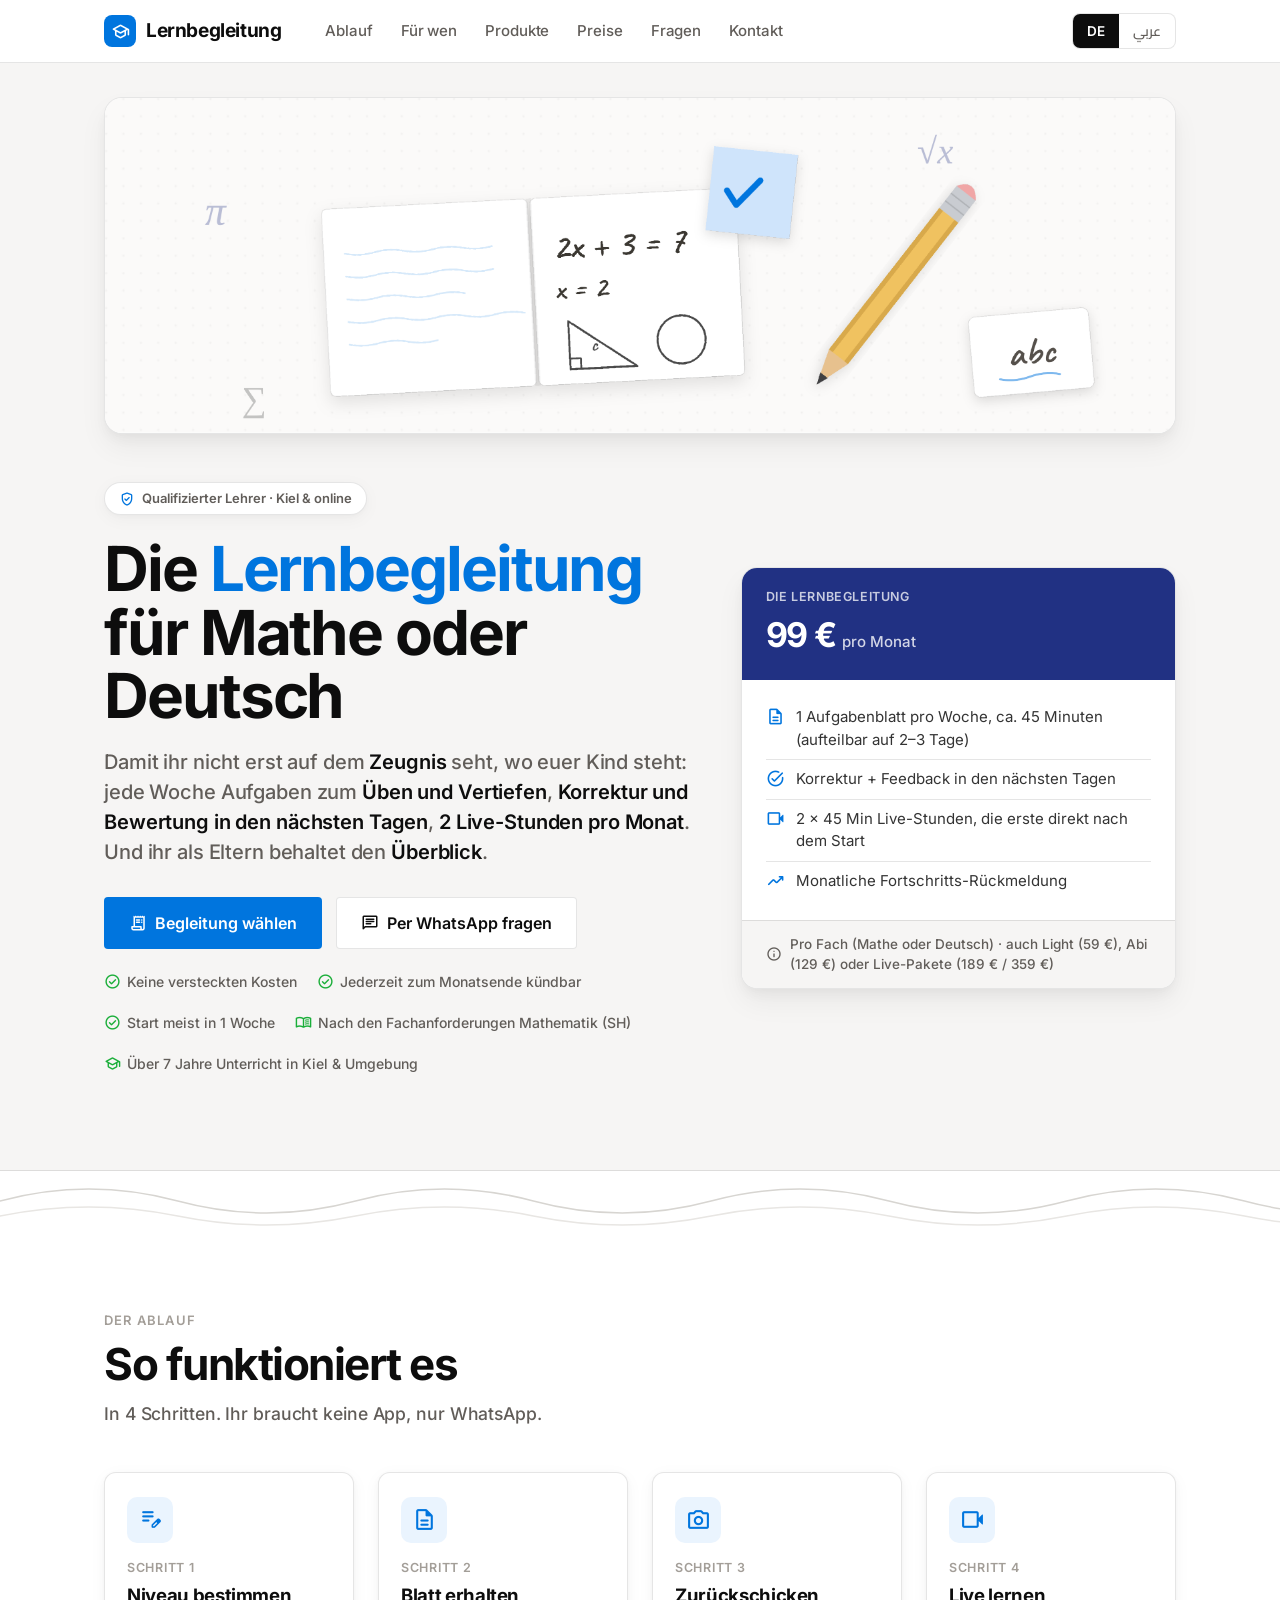
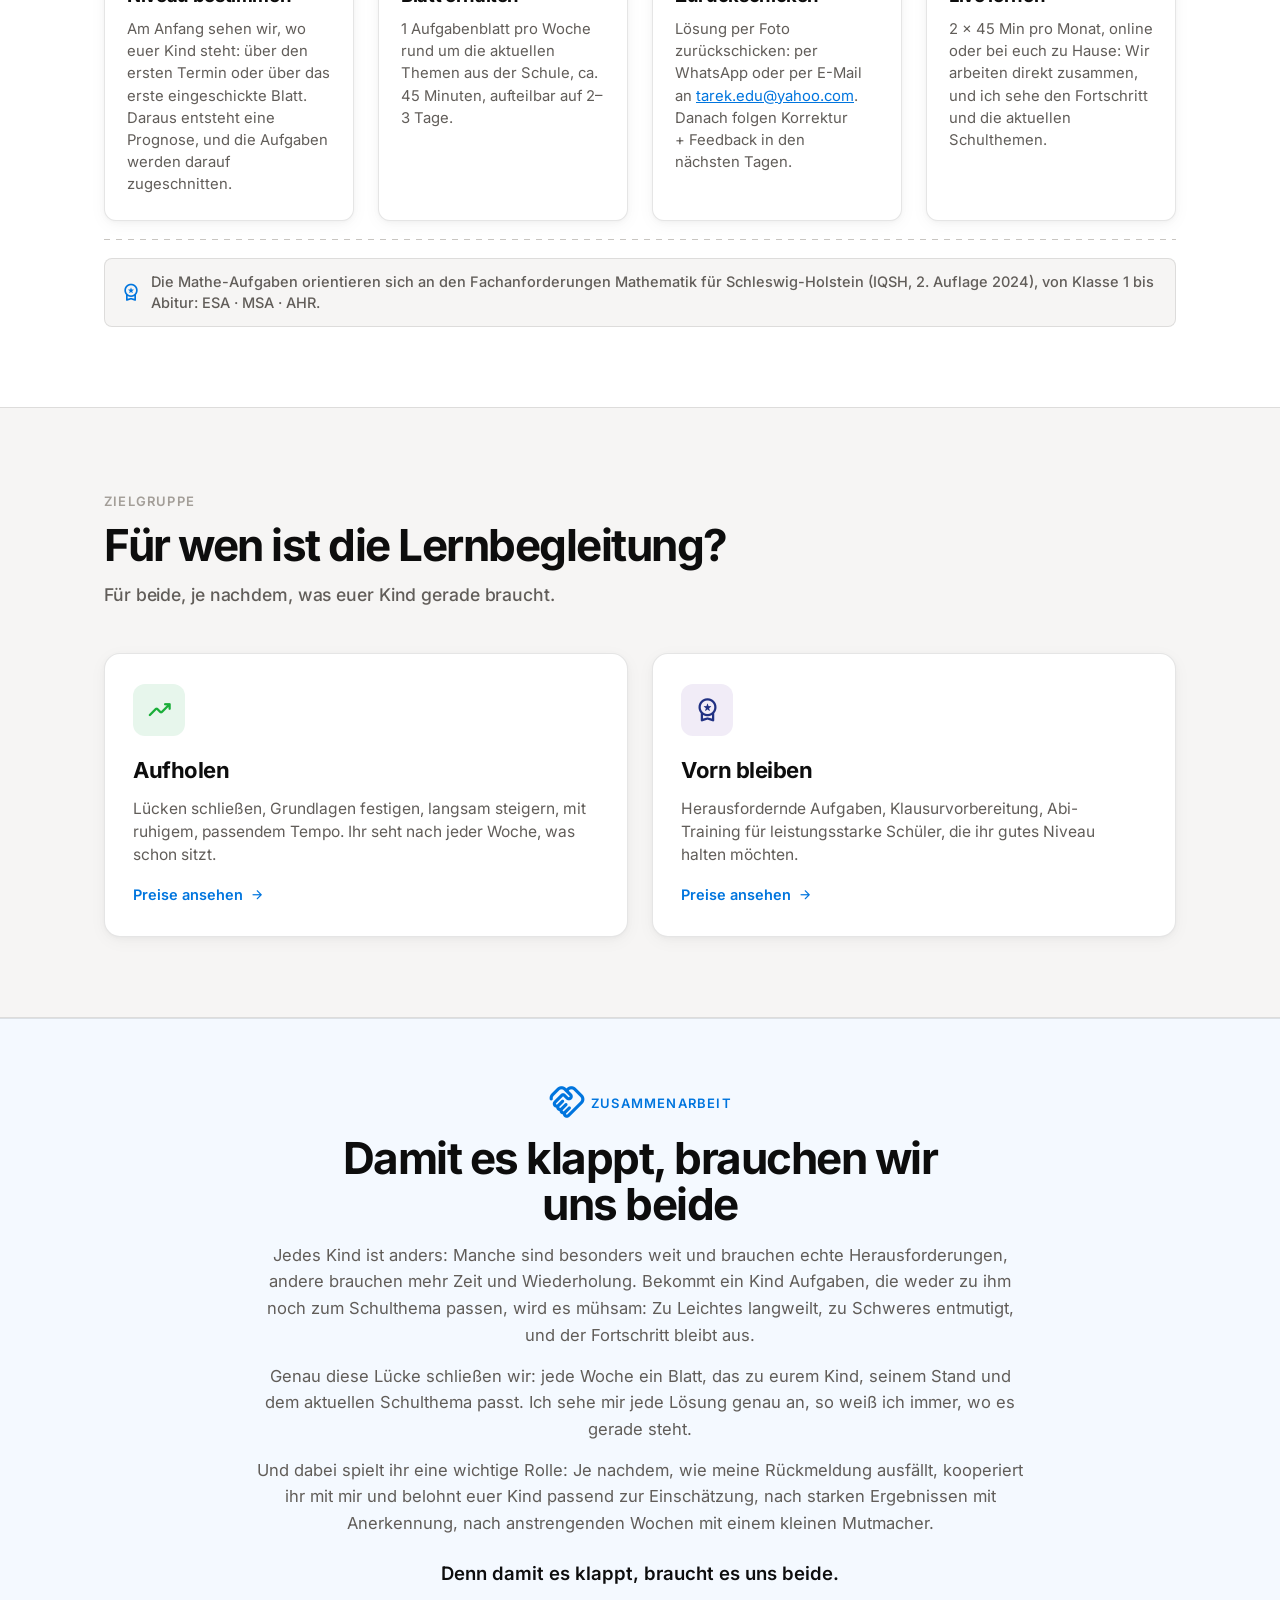
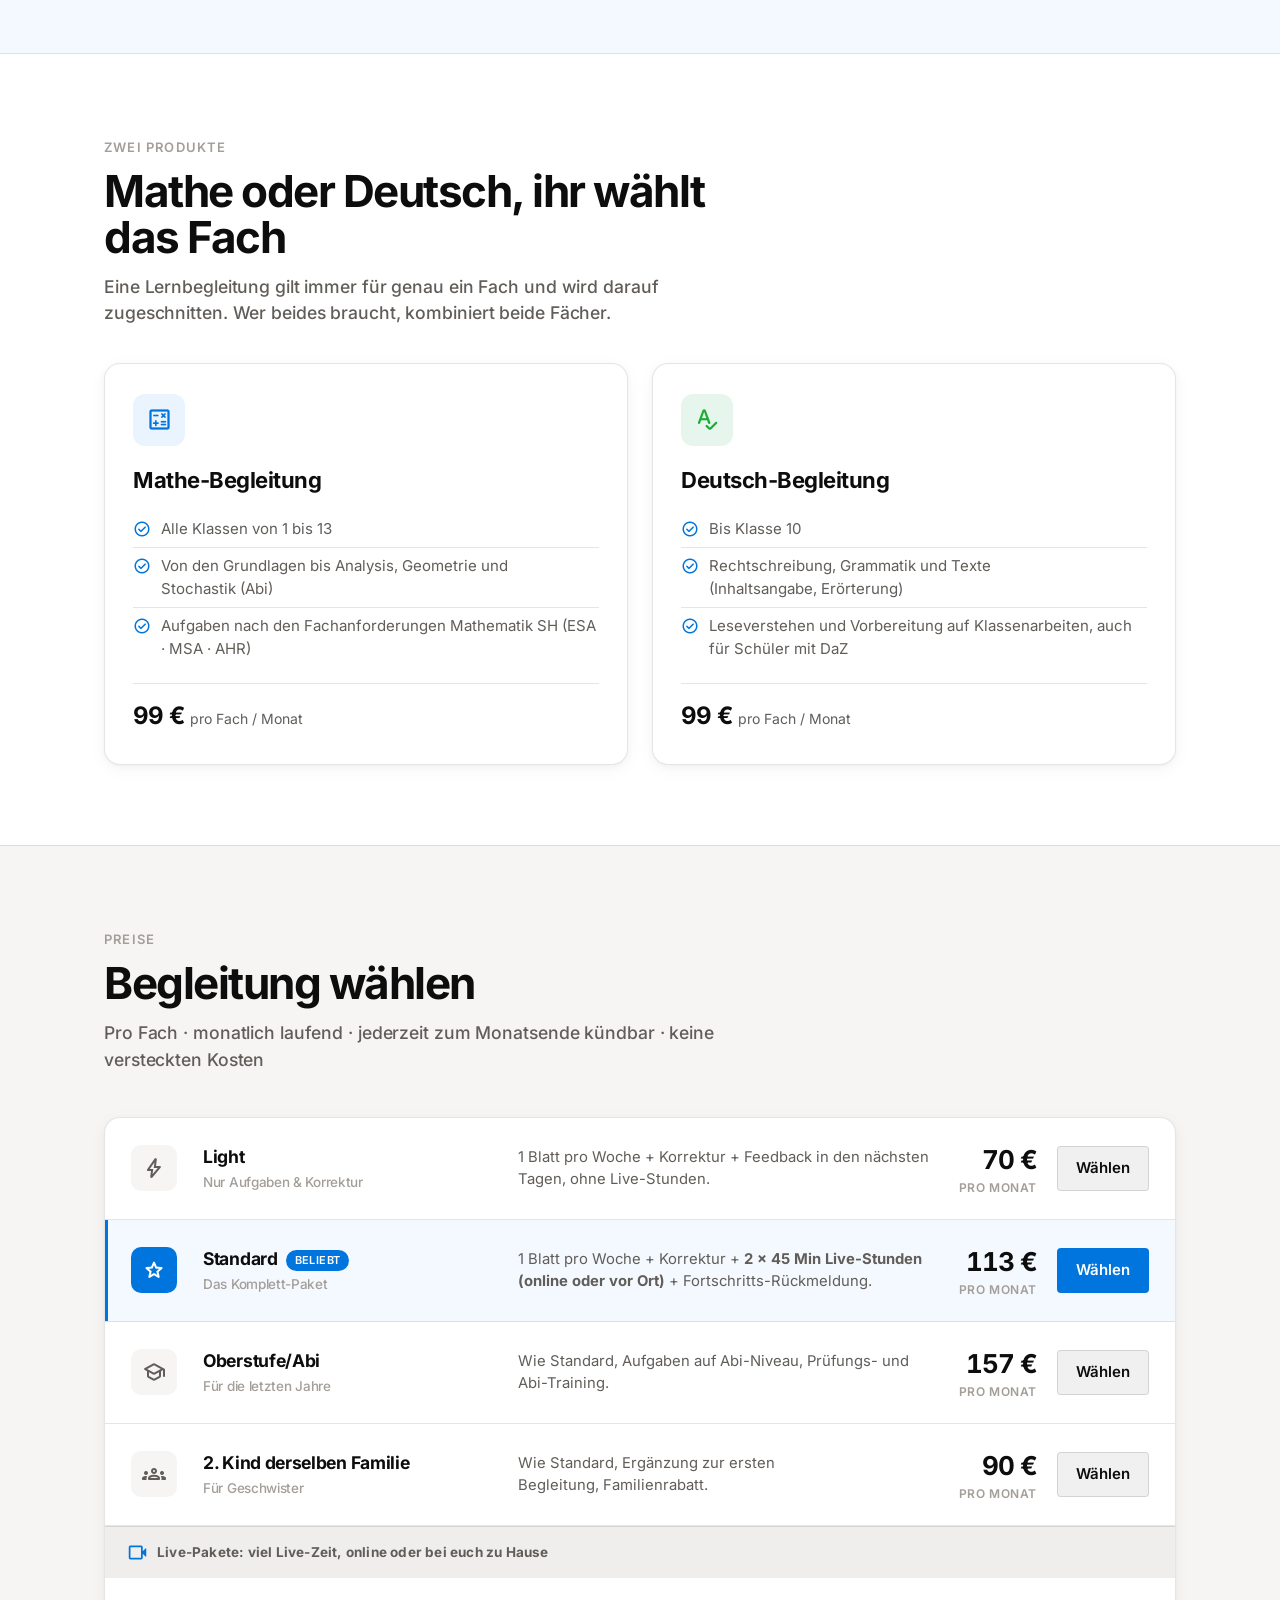
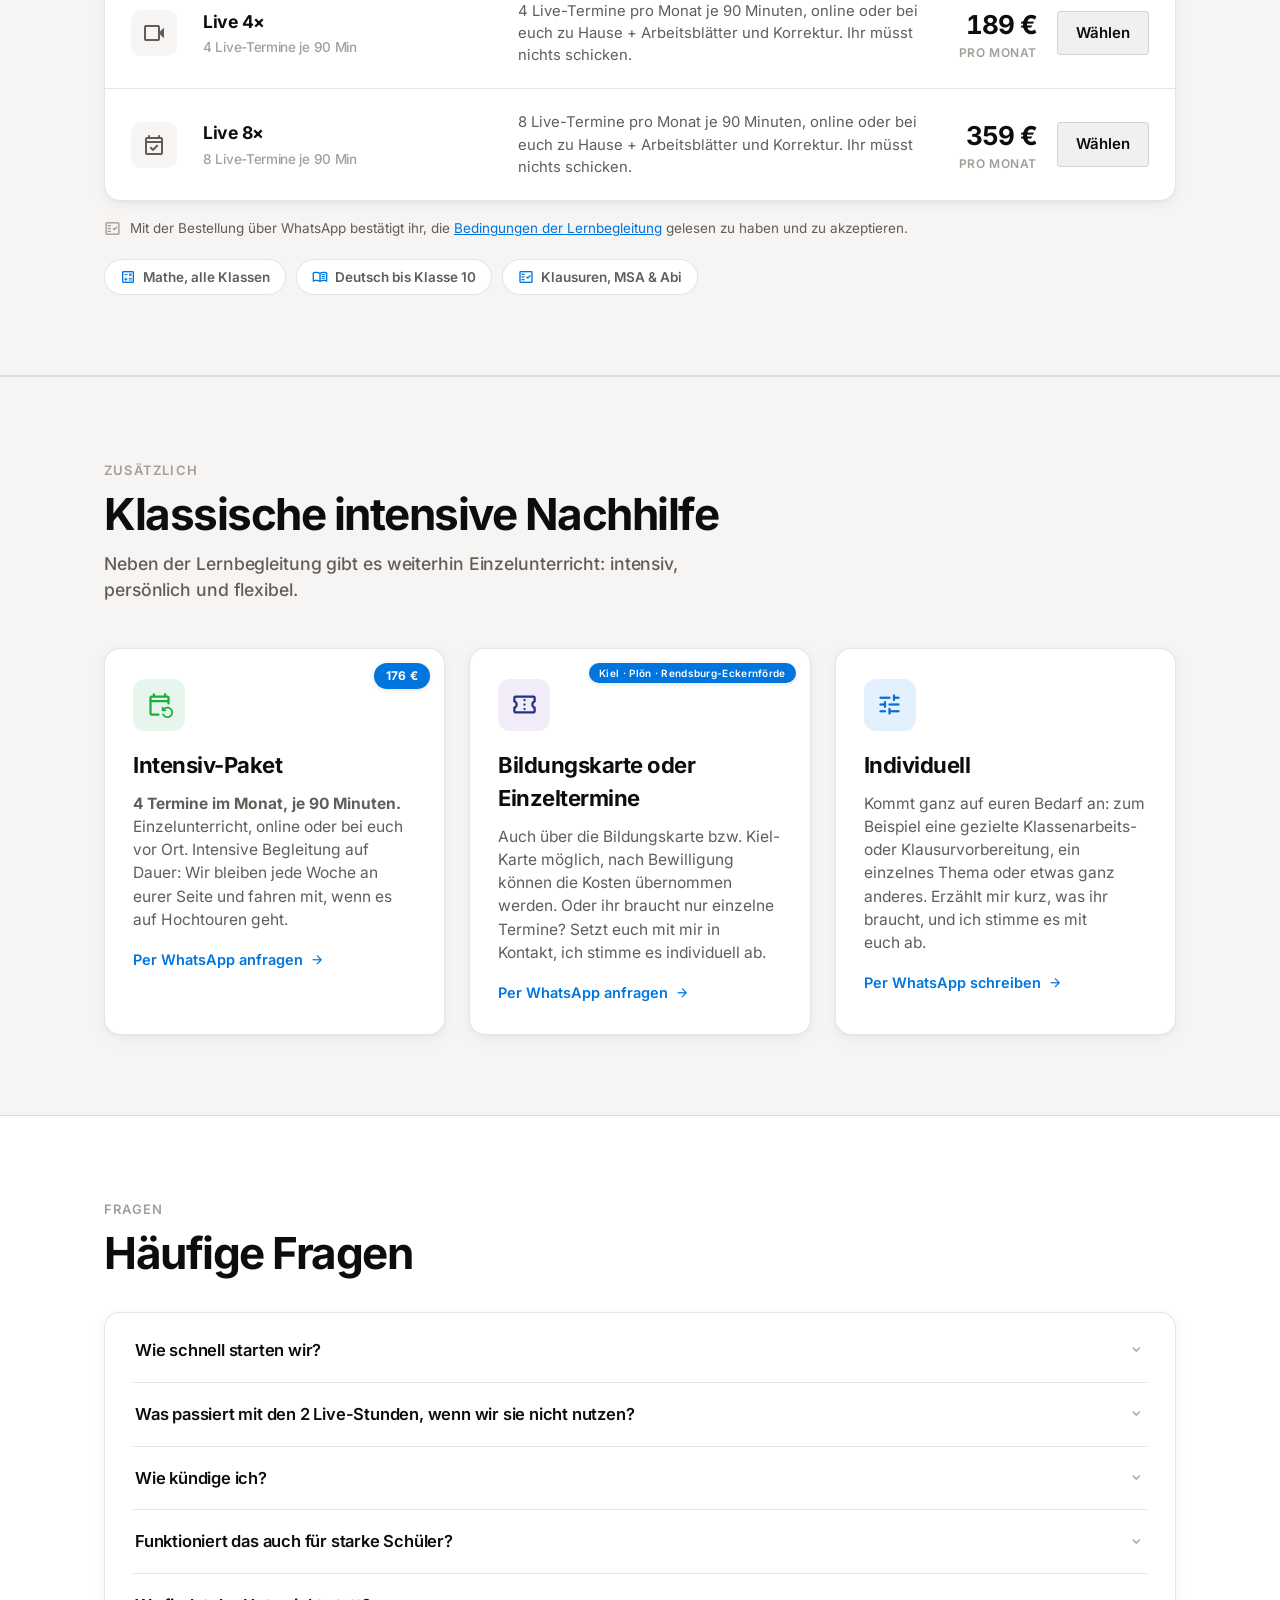
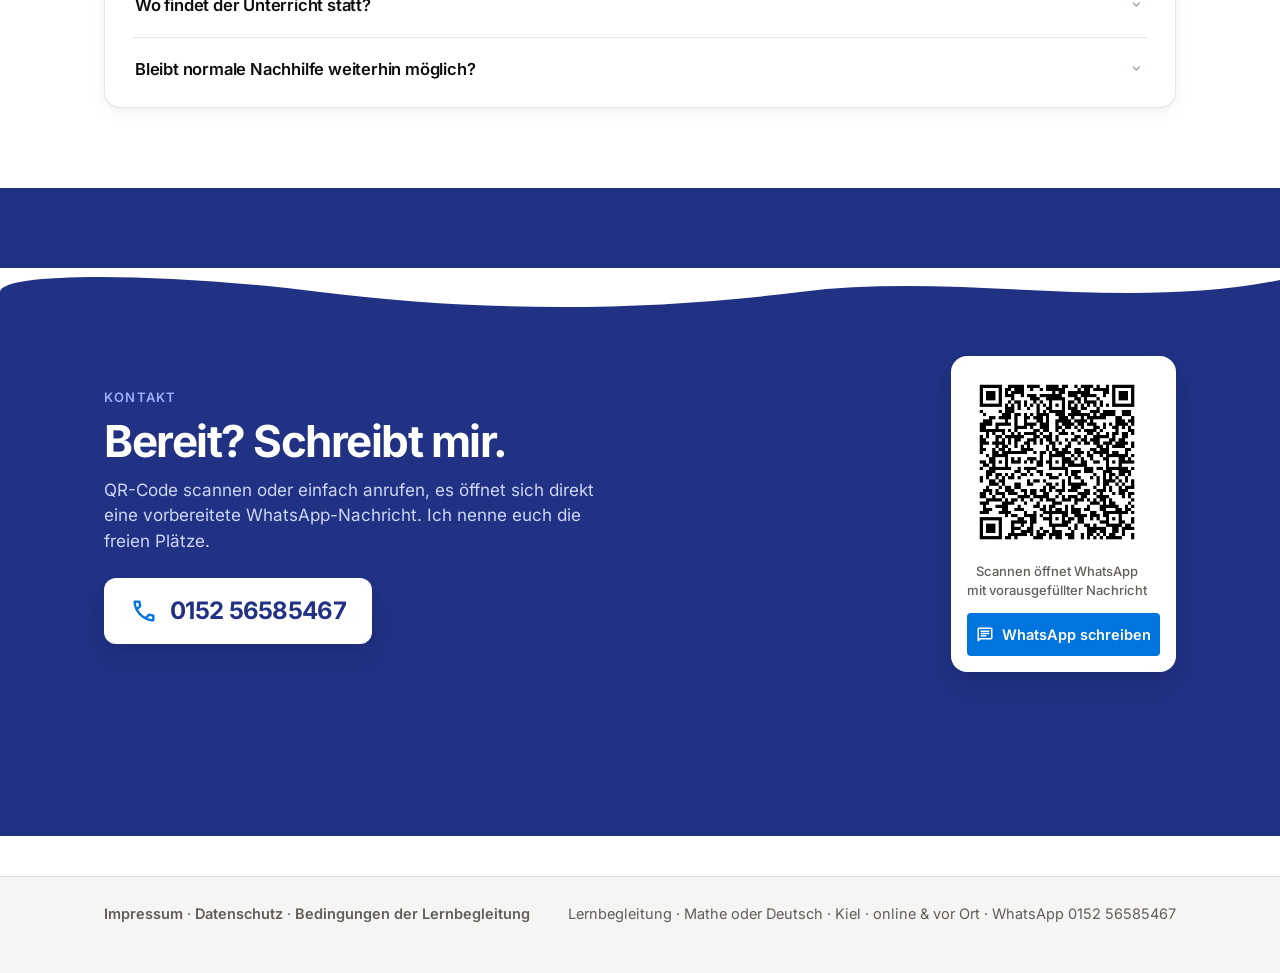
==== commit 6ab378f2: "Live-Pakete: „online oder bei euch zu Hause“ statt „mit mir persönlich“; 2. Kind vor die Live-Zeilen" ====
--- a/index.html
+++ b/index.html
@@ -493,21 +493,6 @@
         <div class="pr"><div class="amt"><span class="cnt" data-count="129" data-from="179">129</span> €</div><div class="per" data-ar="شهريًا">pro Monat</div></div>
         <a class="btn btn-ghost go" href="https://wa.me/4915256585467?text=Hallo!%20Ich%20habe%20auf%20der%20Website%20gew%C3%A4hlt%3A%20Lernbegleitung%20Oberstufe%2FAbi%20(129%20%E2%82%AC%2FMonat%2C%20Mathe%20oder%20Deutsch%2C%20inkl.%202%20Live-Stunden).%20Wir%20m%C3%B6chten%20starten." target="_blank" rel="noopener" data-ar="طلب">Wählen</a>
       </div>
-      <div class="livehead"><span class="mi">videocam</span><span data-ar="باقة Live: وقت مباشر أكثر معي شخصيًا">Live-Pakete: viel Live-Zeit mit mir persönlich</span></div>
-      <div class="prow">
-        <div class="ic"><span class="mi">videocam</span></div>
-        <div class="nm"><span data-ar="Live 4×">Live 4×</span><small data-ar="4 حصص مباشرة، مدة كل واحدة 90 دقيقة">4 Live-Termine je 90 Min</small></div>
-        <div class="inc" data-ar="4 حصص مباشرة كل شهر، مدة كل واحدة 90 دقيقة، معي شخصيًا + أوراق التمارين والتصحيح. لا حاجة لإرسال أي شيء.">4 Live-Termine pro Monat je 90 Minuten mit mir persönlich + Arbeitsblätter und Korrektur. Ihr müsst nichts schicken.</div>
-        <div class="pr"><div class="amt"><span class="cnt" data-count="189" data-from="189">189</span> €</div><div class="per" data-ar="شهريًا">pro Monat</div></div>
-        <a class="btn btn-ghost go" href="https://wa.me/4915256585467?text=Hallo!%20Ich%20habe%20auf%20der%20Website%20gew%C3%A4hlt%3A%20Lernbegleitung%20Live%204%C3%97%20(189%20%E2%82%AC%2FMonat%2C%204%20Live-Termine%20je%2090%20Min%2C%20Mathe%20oder%20Deutsch).%20Wir%20m%C3%B6chten%20starten." target="_blank" rel="noopener" data-ar="طلب">Wählen</a>
-      </div>
-      <div class="prow">
-        <div class="ic"><span class="mi">event_available</span></div>
-        <div class="nm"><span data-ar="Live 8×">Live 8×</span><small data-ar="8 حصص مباشرة، مدة كل واحدة 90 دقيقة">8 Live-Termine je 90 Min</small></div>
-        <div class="inc" data-ar="8 حصص مباشرة كل شهر، مدة كل واحدة 90 دقيقة، معي شخصيًا + أوراق التمارين والتصحيح. لا حاجة لإرسال أي شيء.">8 Live-Termine pro Monat je 90 Minuten mit mir persönlich + Arbeitsblätter und Korrektur. Ihr müsst nichts schicken.</div>
-        <div class="pr"><div class="amt"><span class="cnt" data-count="359" data-from="359">359</span> €</div><div class="per" data-ar="شهريًا">pro Monat</div></div>
-        <a class="btn btn-ghost go" href="https://wa.me/4915256585467?text=Hallo!%20Ich%20habe%20auf%20der%20Website%20gew%C3%A4hlt%3A%20Lernbegleitung%20Live%208%C3%97%20(359%20%E2%82%AC%2FMonat%2C%208%20Live-Termine%20je%2090%20Min%2C%20Mathe%20oder%20Deutsch).%20Wir%20m%C3%B6chten%20starten." target="_blank" rel="noopener" data-ar="طلب">Wählen</a>
-      </div>
       <div class="prow">
         <div class="ic"><span class="mi">groups</span></div>
         <div class="nm"><span data-ar="الطفل الثاني في العائلة نفسها">2. Kind derselben Familie</span><small data-ar="للإخوة">Für Geschwister</small></div>
@@ -515,6 +500,22 @@
         <div class="pr"><div class="amt"><span class="cnt" data-count="79" data-from="99">79</span> €</div><div class="per" data-ar="شهريًا">pro Monat</div></div>
         <a class="btn btn-ghost go" href="https://wa.me/4915256585467?text=Hallo!%20Ich%20habe%20auf%20der%20Website%20gew%C3%A4hlt%3A%20Lernbegleitung%20f%C3%BCr%20ein%20zweites%20Kind%20(79%20%E2%82%AC%2FMonat%2C%20Mathe%20oder%20Deutsch).%20Wir%20m%C3%B6chten%20starten." target="_blank" rel="noopener" data-ar="طلب">Wählen</a>
       </div>
+      <div class="livehead"><span class="mi">videocam</span><span data-ar="باقة Live: وقت مباشر أكثر، عبر الإنترنت أو في بيتكم">Live-Pakete: viel Live-Zeit, online oder bei euch zu Hause</span></div>
+      <div class="prow">
+        <div class="ic"><span class="mi">videocam</span></div>
+        <div class="nm"><span data-ar="Live 4×">Live 4×</span><small data-ar="4 حصص مباشرة، مدة كل واحدة 90 دقيقة">4 Live-Termine je 90 Min</small></div>
+        <div class="inc" data-ar="4 حصص مباشرة كل شهر، مدة كل واحدة 90 دقيقة، عبر الإنترنت أو في بيتكم + أوراق التمارين والتصحيح. لا حاجة لإرسال أي شيء.">4 Live-Termine pro Monat je 90 Minuten, online oder bei euch zu Hause + Arbeitsblätter und Korrektur. Ihr müsst nichts schicken.</div>
+        <div class="pr"><div class="amt"><span class="cnt" data-count="189" data-from="189">189</span> €</div><div class="per" data-ar="شهريًا">pro Monat</div></div>
+        <a class="btn btn-ghost go" href="https://wa.me/4915256585467?text=Hallo!%20Ich%20habe%20auf%20der%20Website%20gew%C3%A4hlt%3A%20Lernbegleitung%20Live%204%C3%97%20(189%20%E2%82%AC%2FMonat%2C%204%20Live-Termine%20je%2090%20Min%2C%20Mathe%20oder%20Deutsch).%20Wir%20m%C3%B6chten%20starten." target="_blank" rel="noopener" data-ar="طلب">Wählen</a>
+      </div>
+      <div class="prow">
+        <div class="ic"><span class="mi">event_available</span></div>
+        <div class="nm"><span data-ar="Live 8×">Live 8×</span><small data-ar="8 حصص مباشرة، مدة كل واحدة 90 دقيقة">8 Live-Termine je 90 Min</small></div>
+        <div class="inc" data-ar="8 حصص مباشرة كل شهر، مدة كل واحدة 90 دقيقة، عبر الإنترنت أو في بيتكم + أوراق التمارين والتصحيح. لا حاجة لإرسال أي شيء.">8 Live-Termine pro Monat je 90 Minuten, online oder bei euch zu Hause + Arbeitsblätter und Korrektur. Ihr müsst nichts schicken.</div>
+        <div class="pr"><div class="amt"><span class="cnt" data-count="359" data-from="359">359</span> €</div><div class="per" data-ar="شهريًا">pro Monat</div></div>
+        <a class="btn btn-ghost go" href="https://wa.me/4915256585467?text=Hallo!%20Ich%20habe%20auf%20der%20Website%20gew%C3%A4hlt%3A%20Lernbegleitung%20Live%208%C3%97%20(359%20%E2%82%AC%2FMonat%2C%208%20Live-Termine%20je%2090%20Min%2C%20Mathe%20oder%20Deutsch).%20Wir%20m%C3%B6chten%20starten." target="_blank" rel="noopener" data-ar="طلب">Wählen</a>
+      </div>
+
     </div>
 
     <div class="bnote"><span class="mi">fact_check</span><span data-ar='عند الطلب عبر واتساب، تُقِرّون بأنكم قرأتم <a href="Lernbegleitung-Bedingungen.pdf" target="_blank" rel="noopener">شروط المتابعة الدراسية</a>، وأنكم توافقون عليها.'>Mit der Bestellung über WhatsApp bestätigt ihr, die <a href="Lernbegleitung-Bedingungen.pdf" target="_blank" rel="noopener">Bedingungen der Lernbegleitung</a> gelesen zu haben und zu akzeptieren.</span></div>
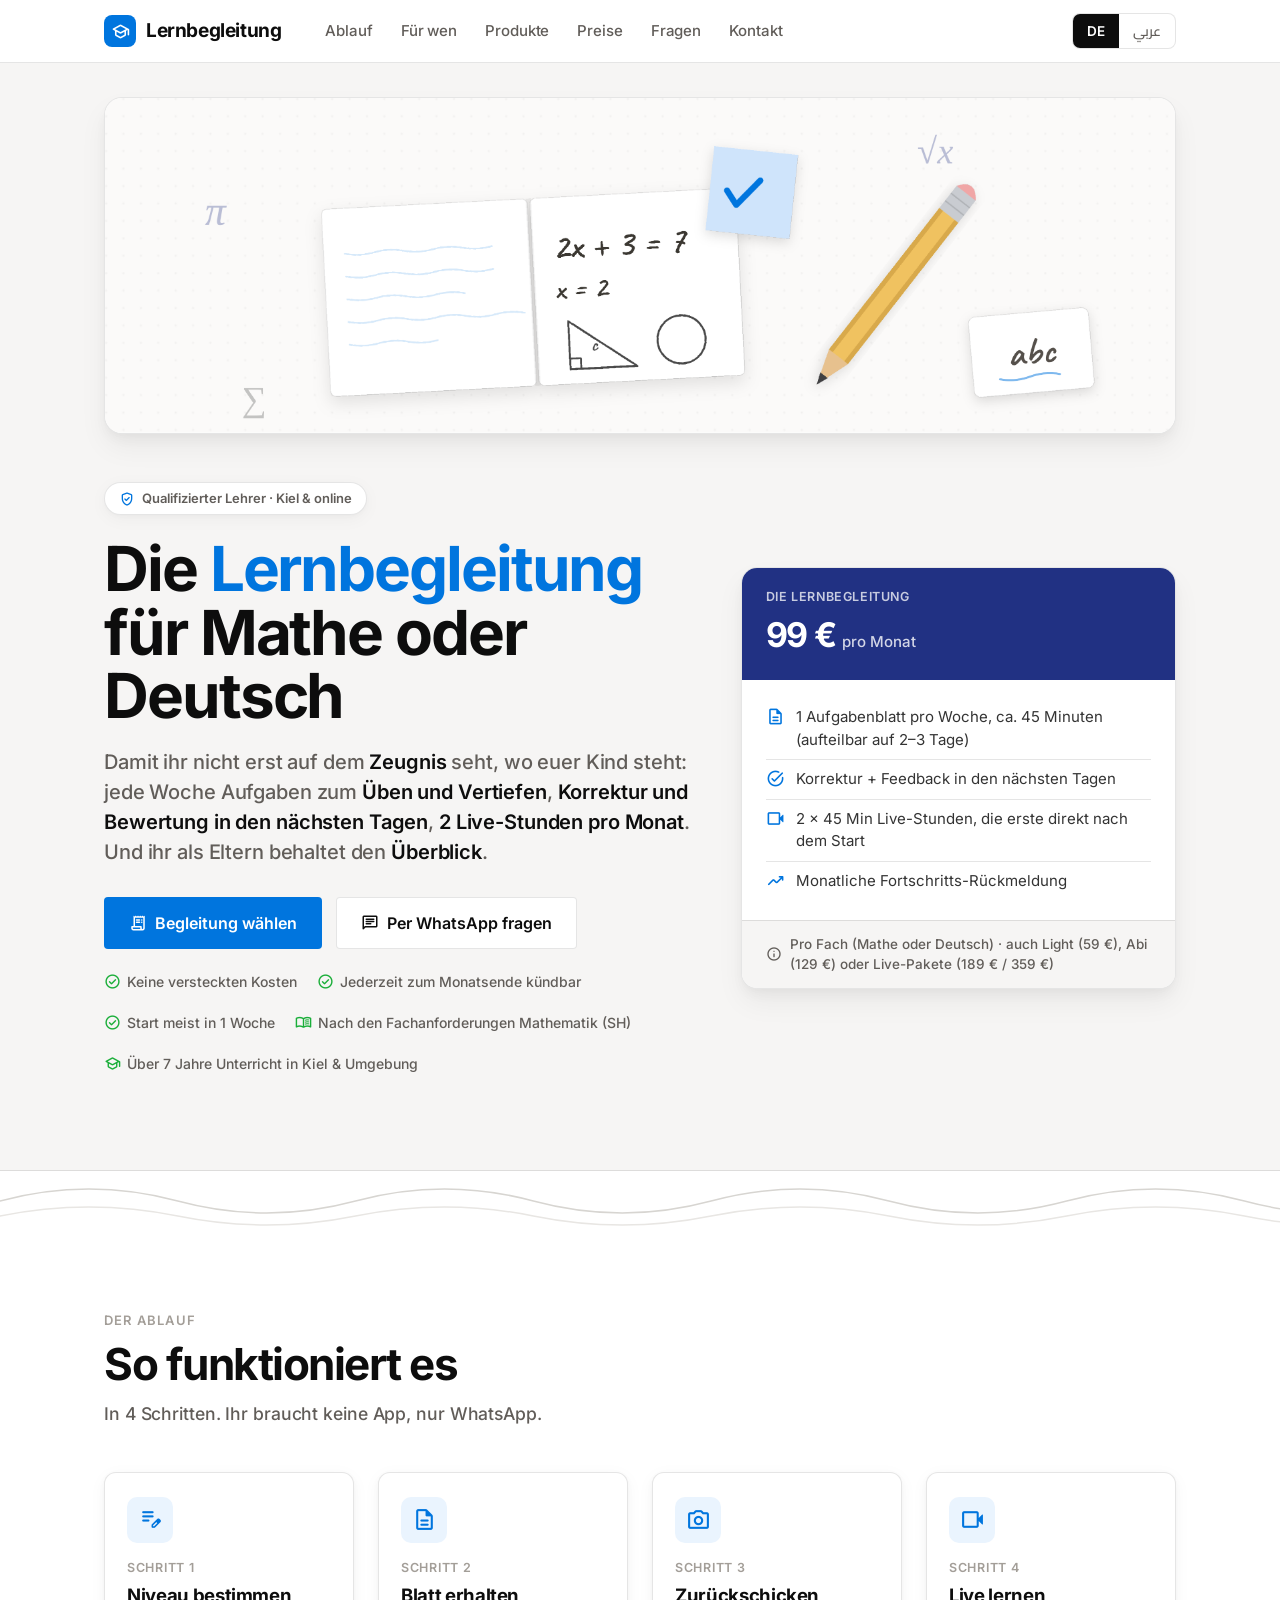
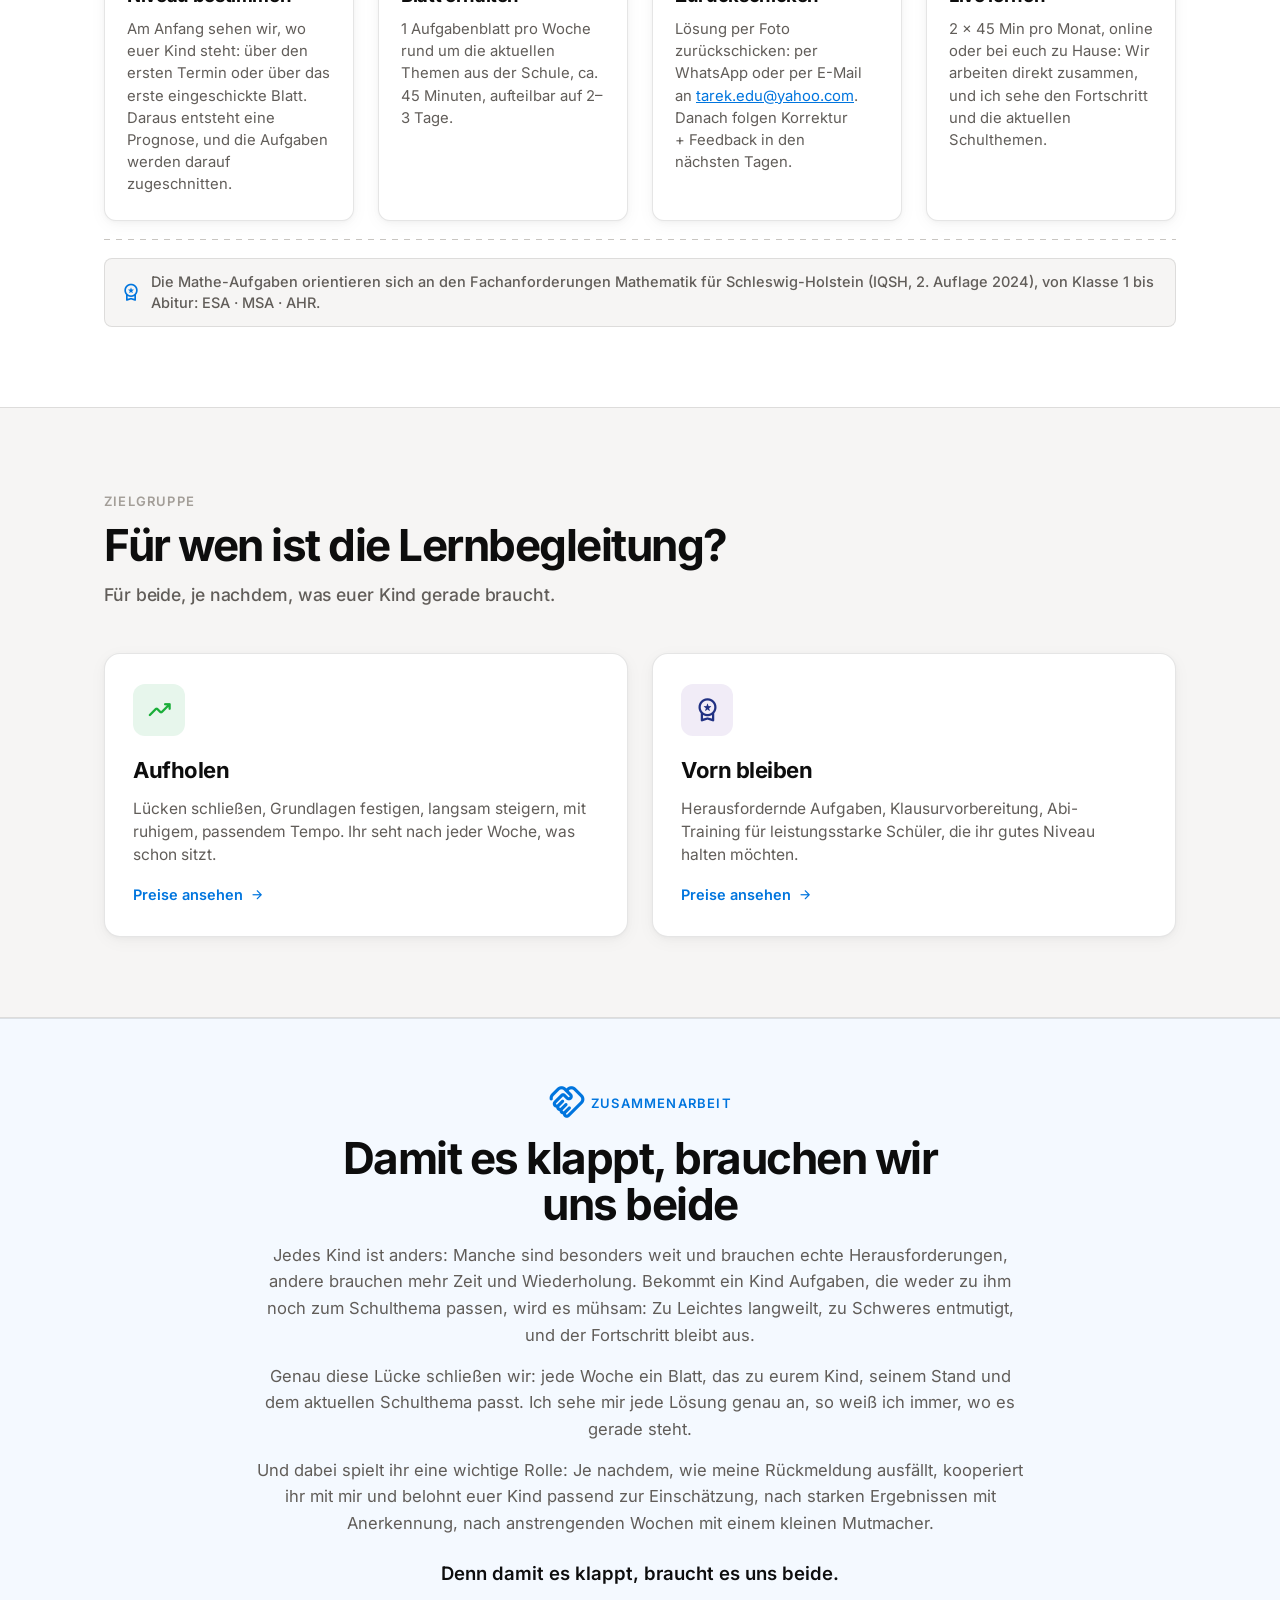
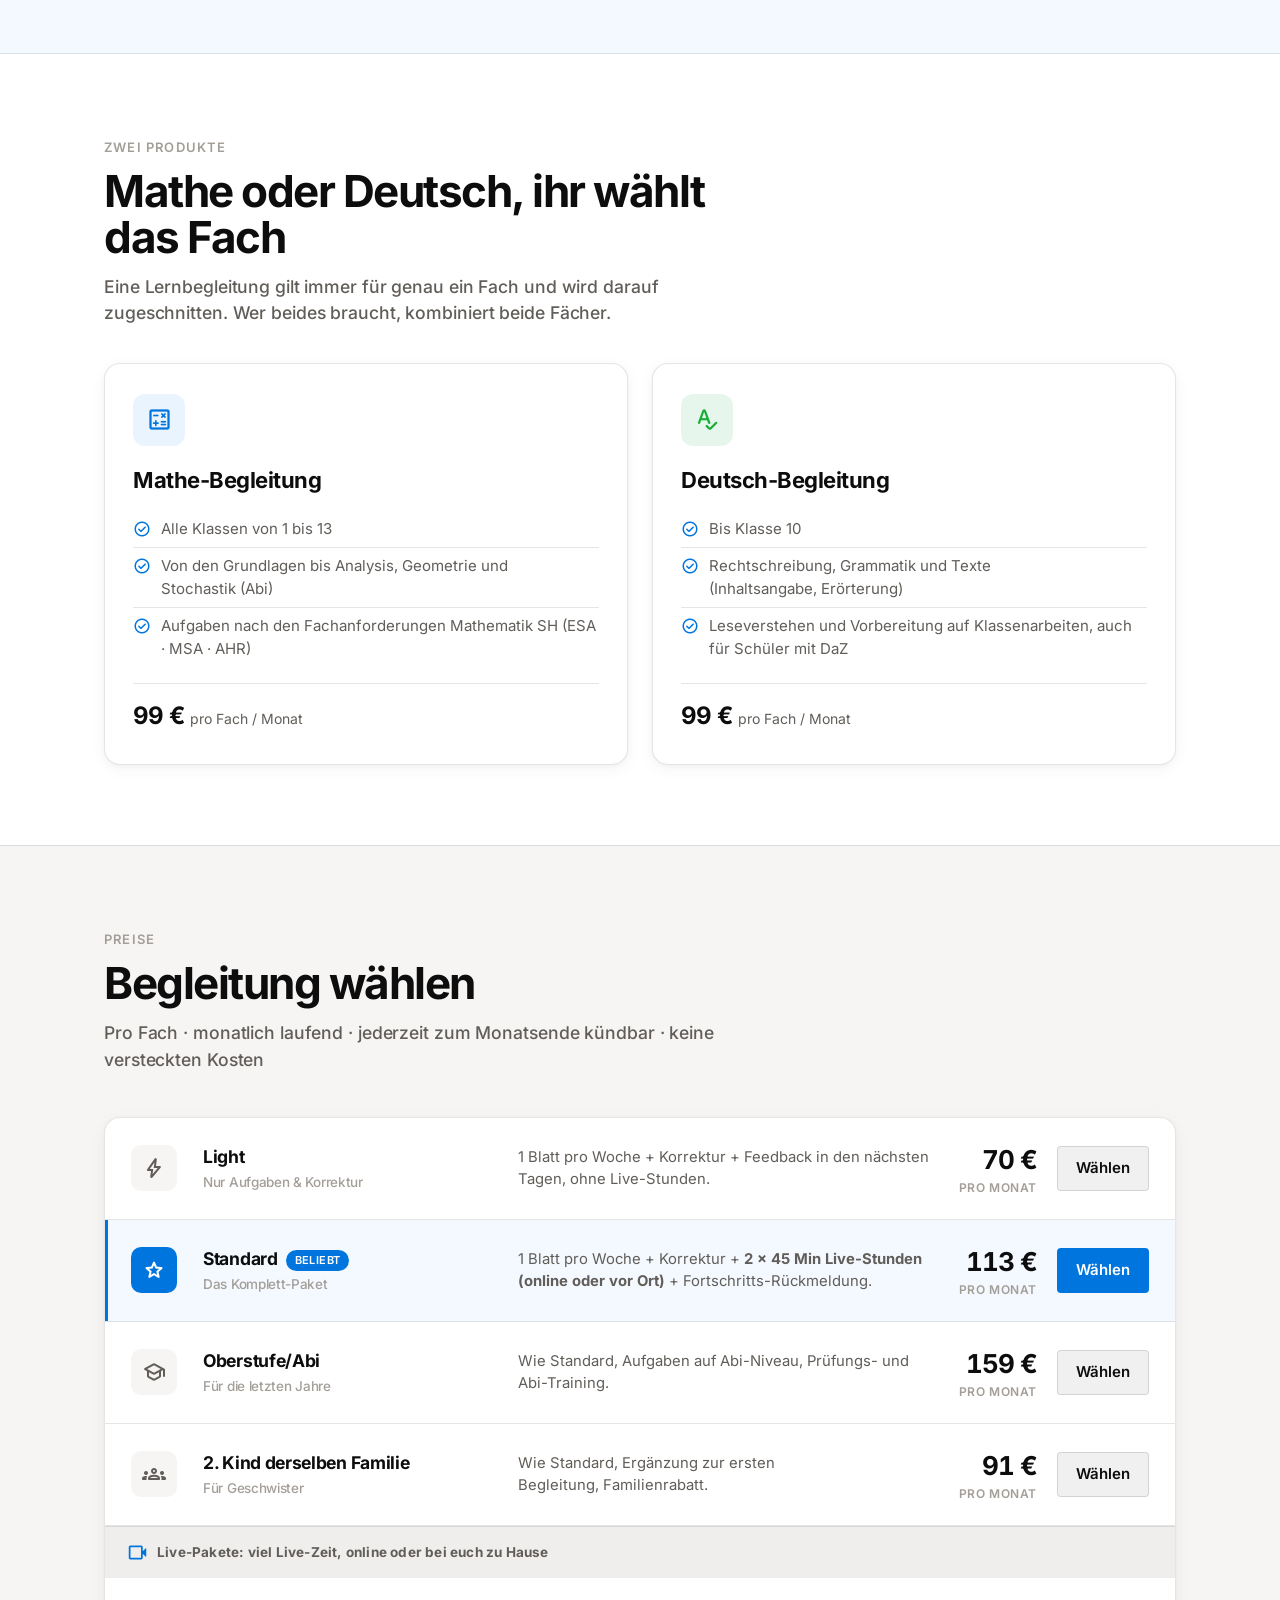
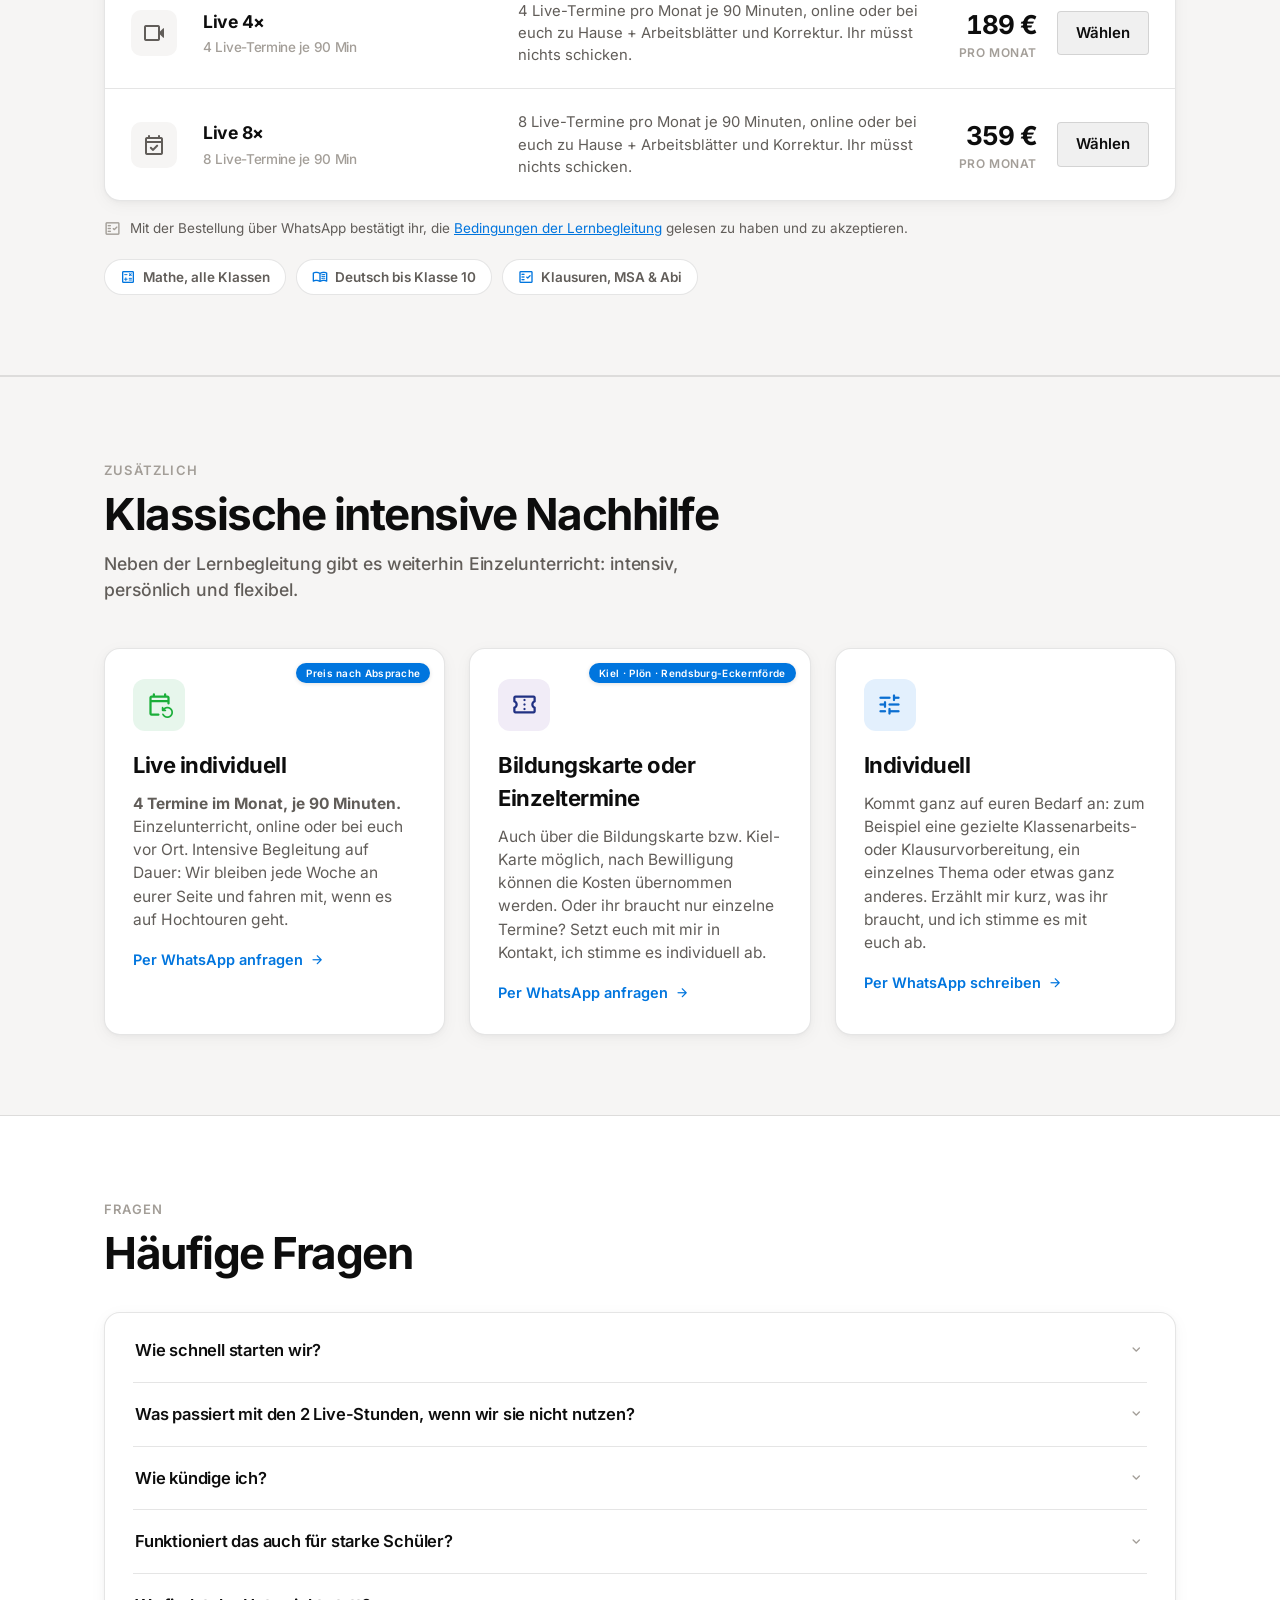
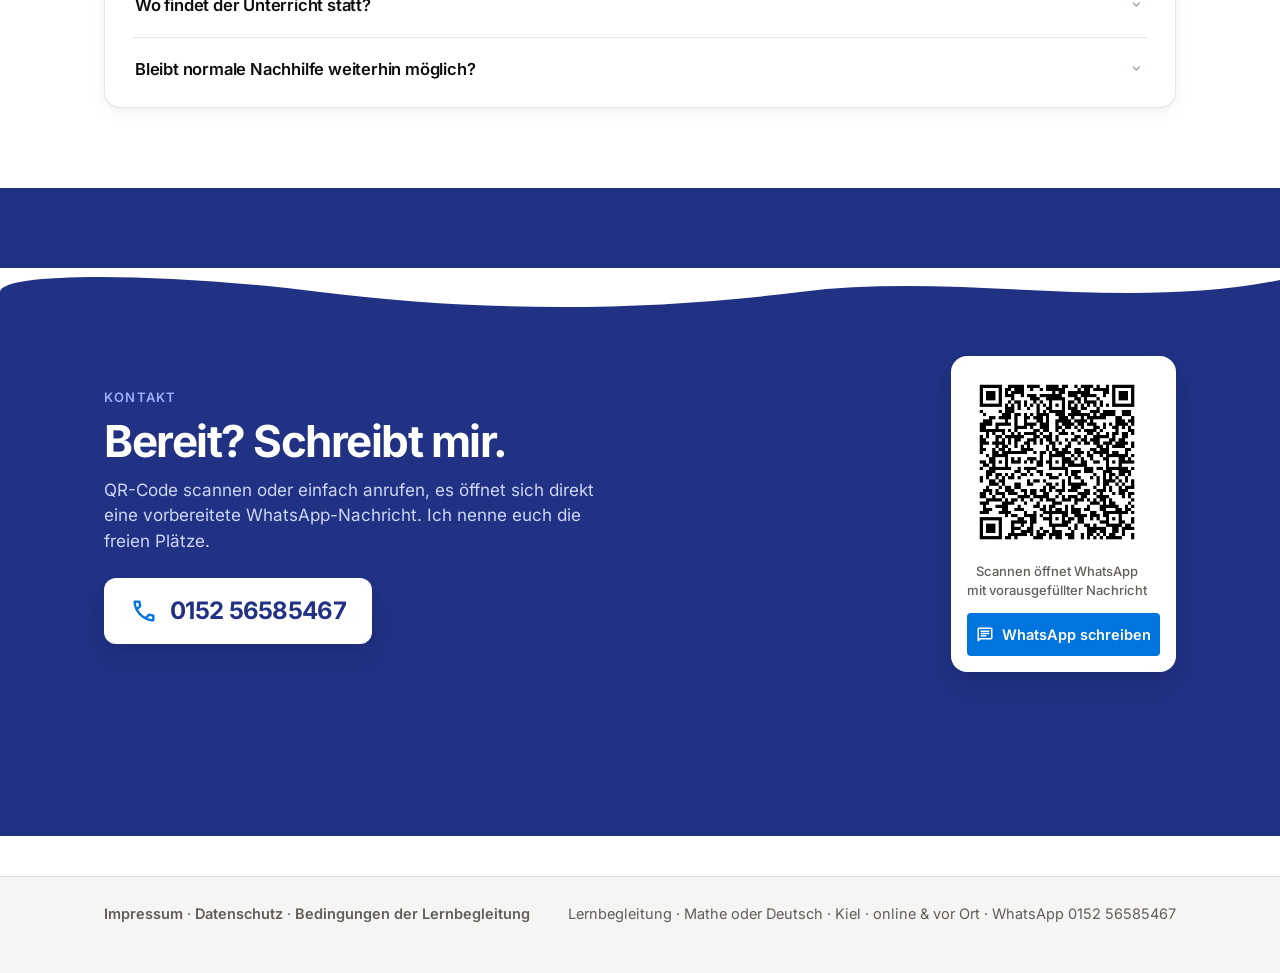
==== commit 643f021c: "Einzelunterricht: Intensiv-Paket -> Live individuell, Preis nach Absprache statt 176 EUR" ====
--- a/index.html
+++ b/index.html
@@ -538,11 +538,11 @@
     </div>
     <div class="tracks">
       <div class="track t-green">
-        <span class="plabel">176 €</span>
+        <span class="plabel plabel-sm" data-ar="السعر حسب الاتفاق">Preis nach Absprache</span>
         <div class="ic"><span class="mi">event_repeat</span></div>
-        <h3 data-ar="الدروس المكثّفة">Intensiv-Paket</h3>
+        <h3 data-ar="Live بشكل فردي">Live individuell</h3>
         <p data-ar="<b>4 مواعيد في الشهر، مدة كل موعد 90 دقيقة.</b> دروس فردية، عبر الإنترنت أو في بيتكم. متابعة مكثّفة على المدى الطويل: نبقى إلى جانبكم أسبوعًا بأسبوع، ونبذل أقصى طاقتنا عندما يشتد الأمر."><b>4 Termine im Monat, je 90 Minuten.</b> Einzelunterricht, online oder bei euch vor Ort. Intensive Begleitung auf Dauer: Wir bleiben jede Woche an eurer Seite und fahren mit, wenn es auf Hochtouren geht.</p>
-        <a class="go" href="https://wa.me/4915256585467?text=Hallo!%20Ich%20interessiere%20mich%20f%C3%BCr%20die%20intensive%20Nachhilfe%20(4x90%20Min%2C%20176%20%E2%82%AC%2FMonat)." target="_blank" rel="noopener"><span data-ar="استفسار عبر واتساب">Per WhatsApp anfragen</span> <span class="mi">arrow_forward</span></a>
+        <a class="go" href="https://wa.me/4915256585467?text=Hallo!%20Ich%20interessiere%20mich%20f%C3%BCr%20Live-Termine%20individuell%20(4x90%20Min%20oder%20nach%20Absprache)." target="_blank" rel="noopener"><span data-ar="استفسار عبر واتساب">Per WhatsApp anfragen</span> <span class="mi">arrow_forward</span></a>
       </div>
       <div class="track t-violet">
         <span class="plabel plabel-sm" data-ar="كيل · بلون · رندسبورغ-إكرنفورده">Kiel · Plön · Rendsburg-Eckernförde</span>
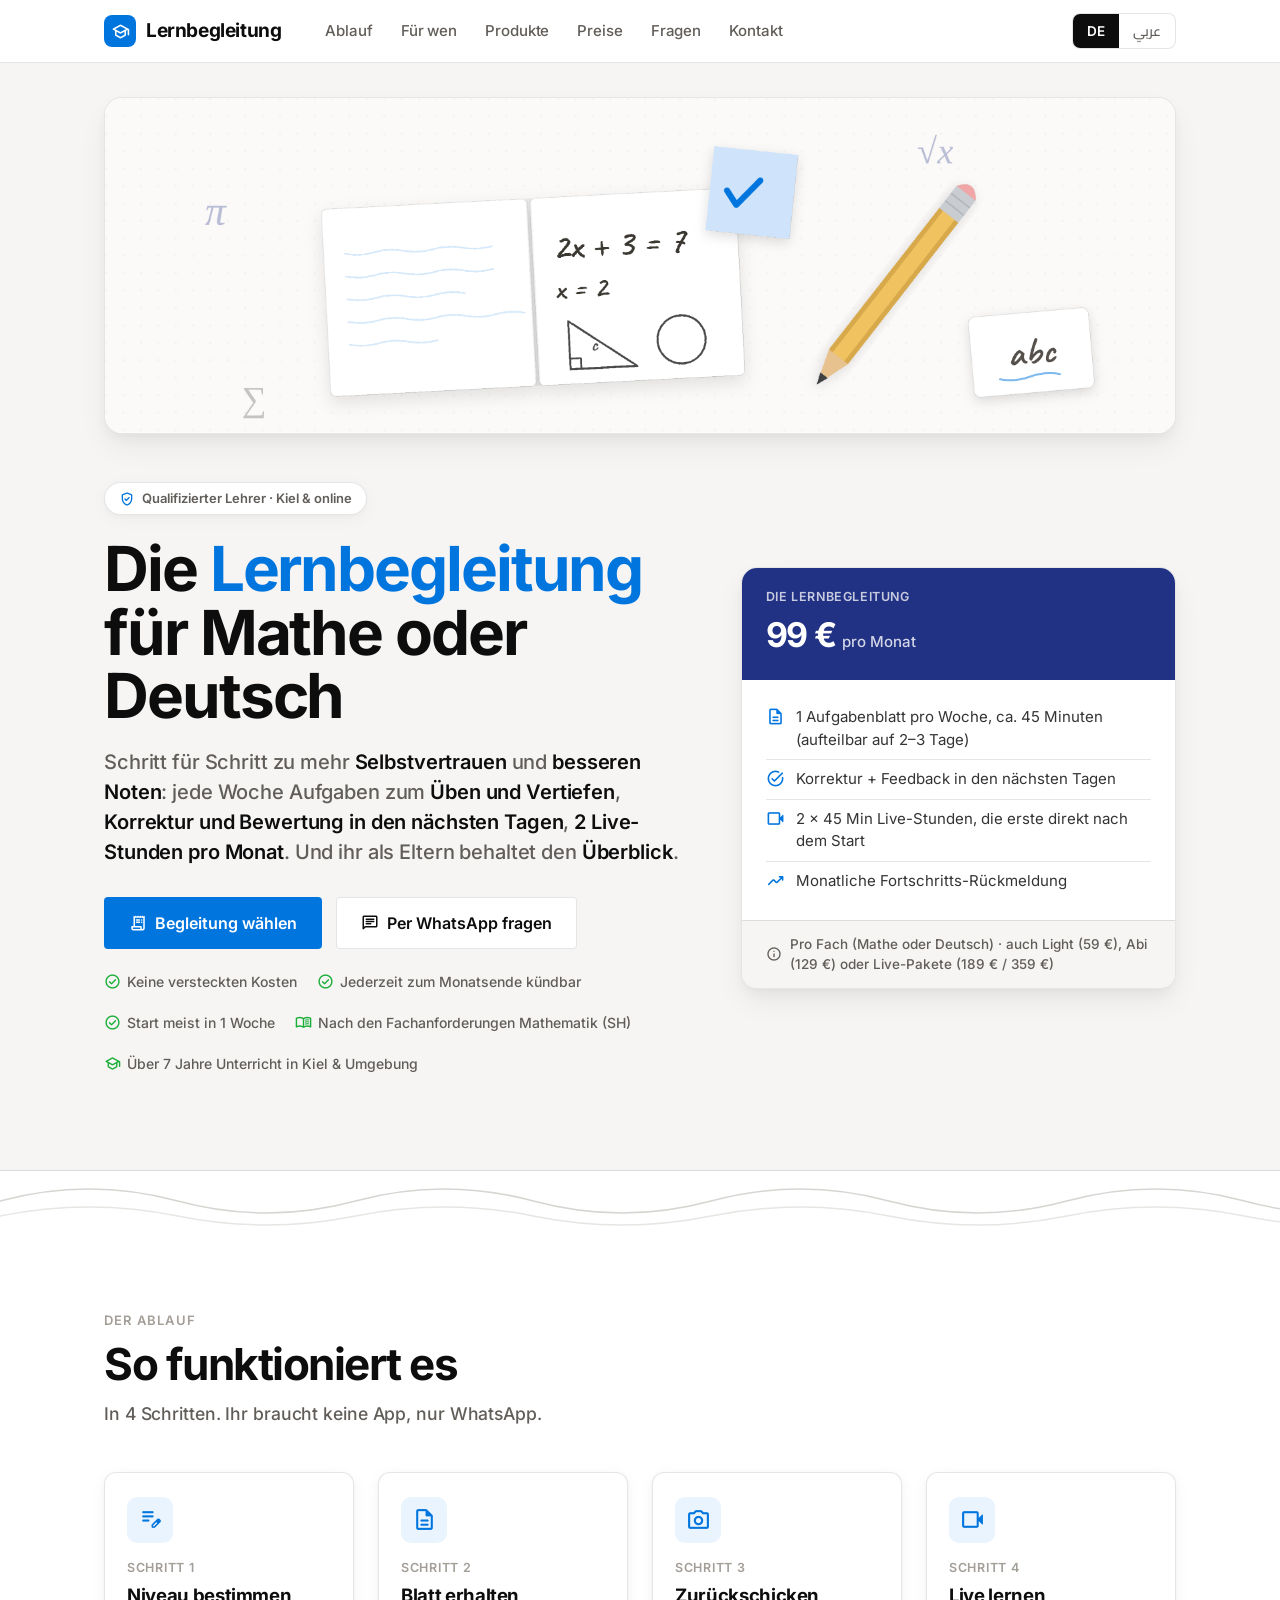
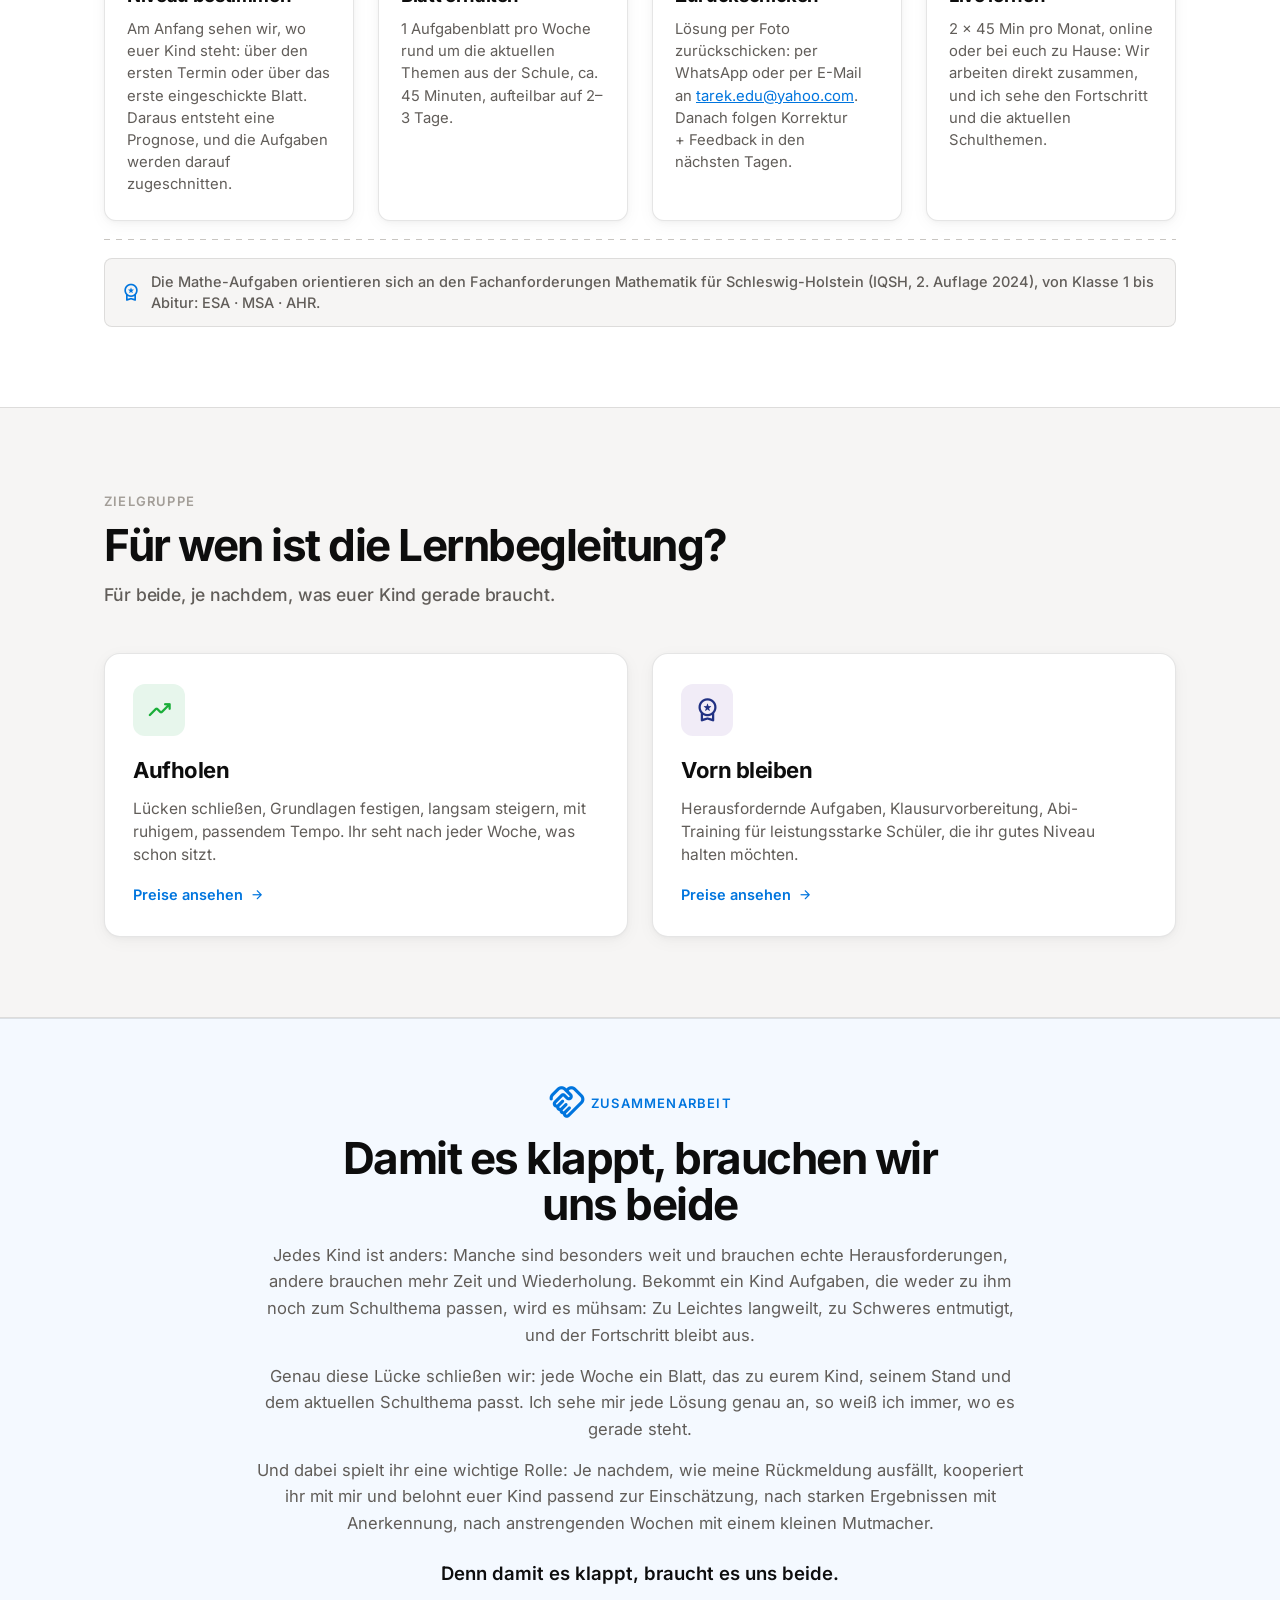
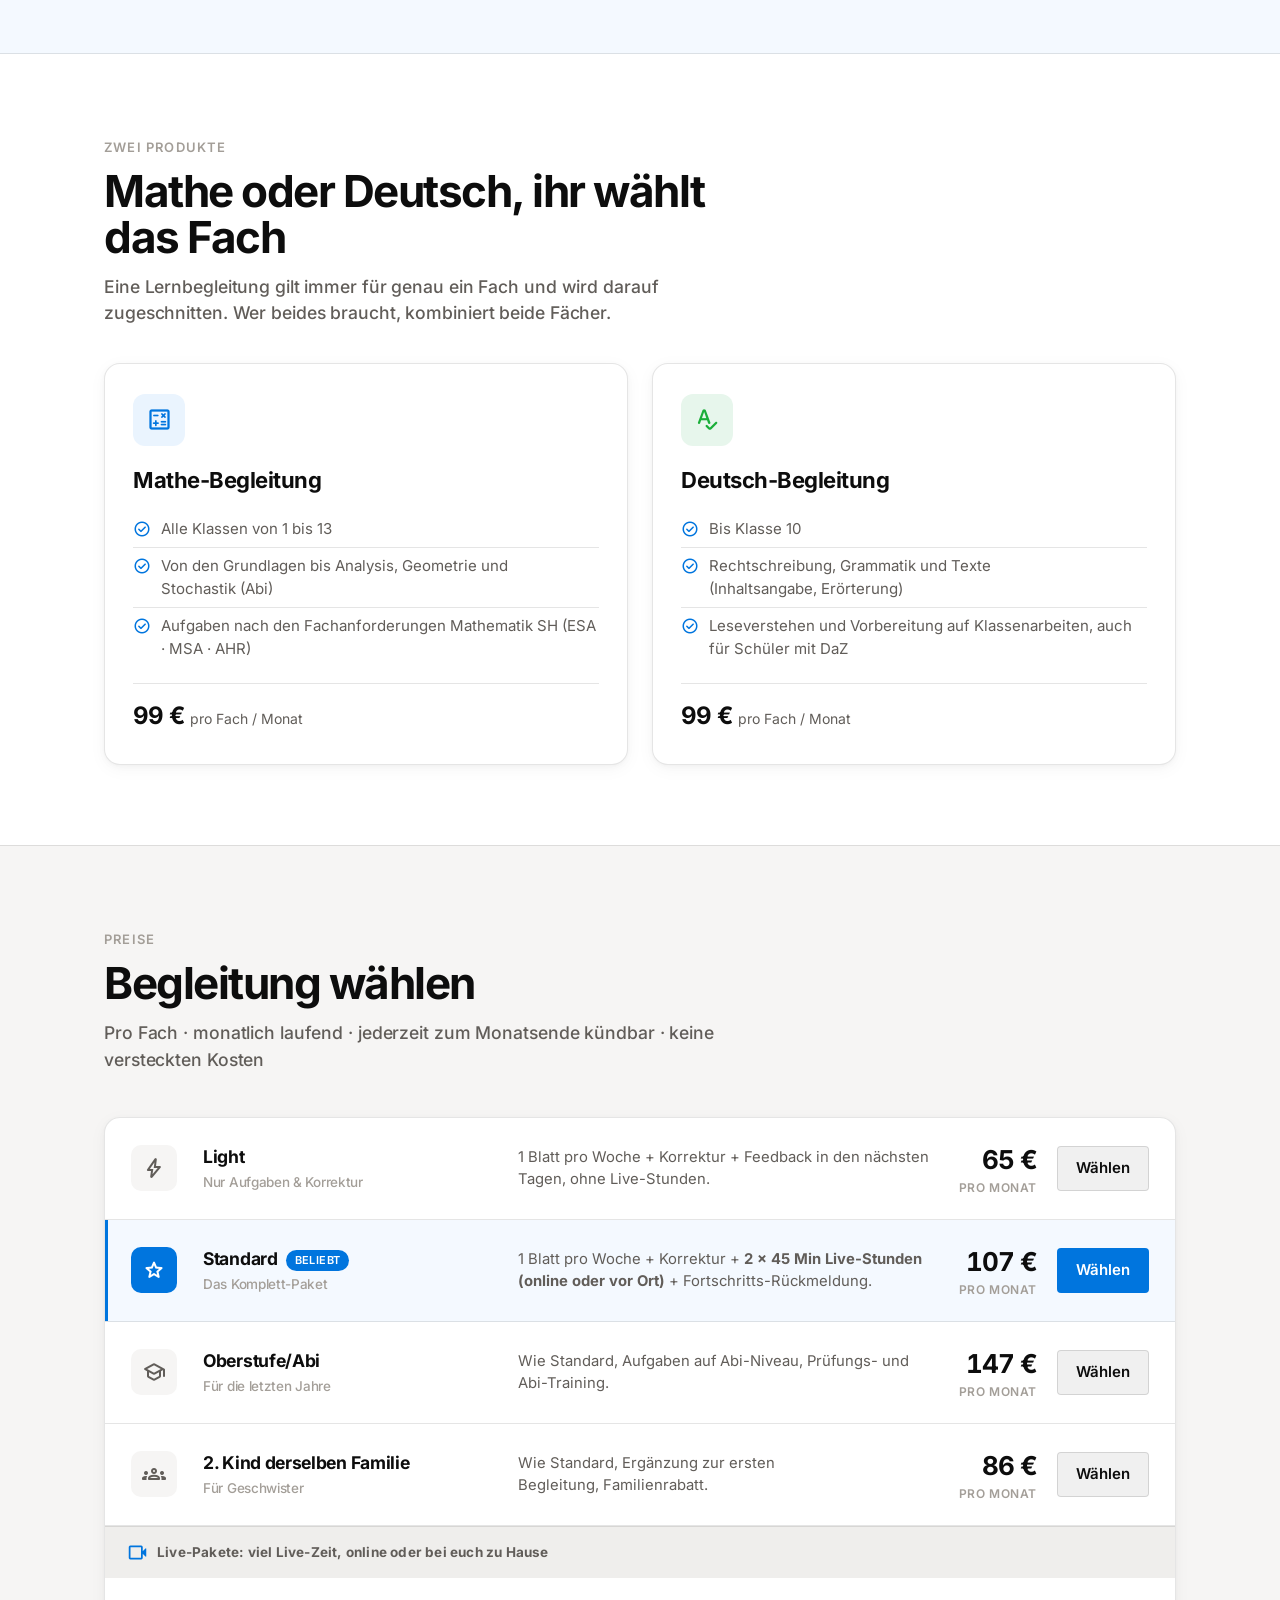
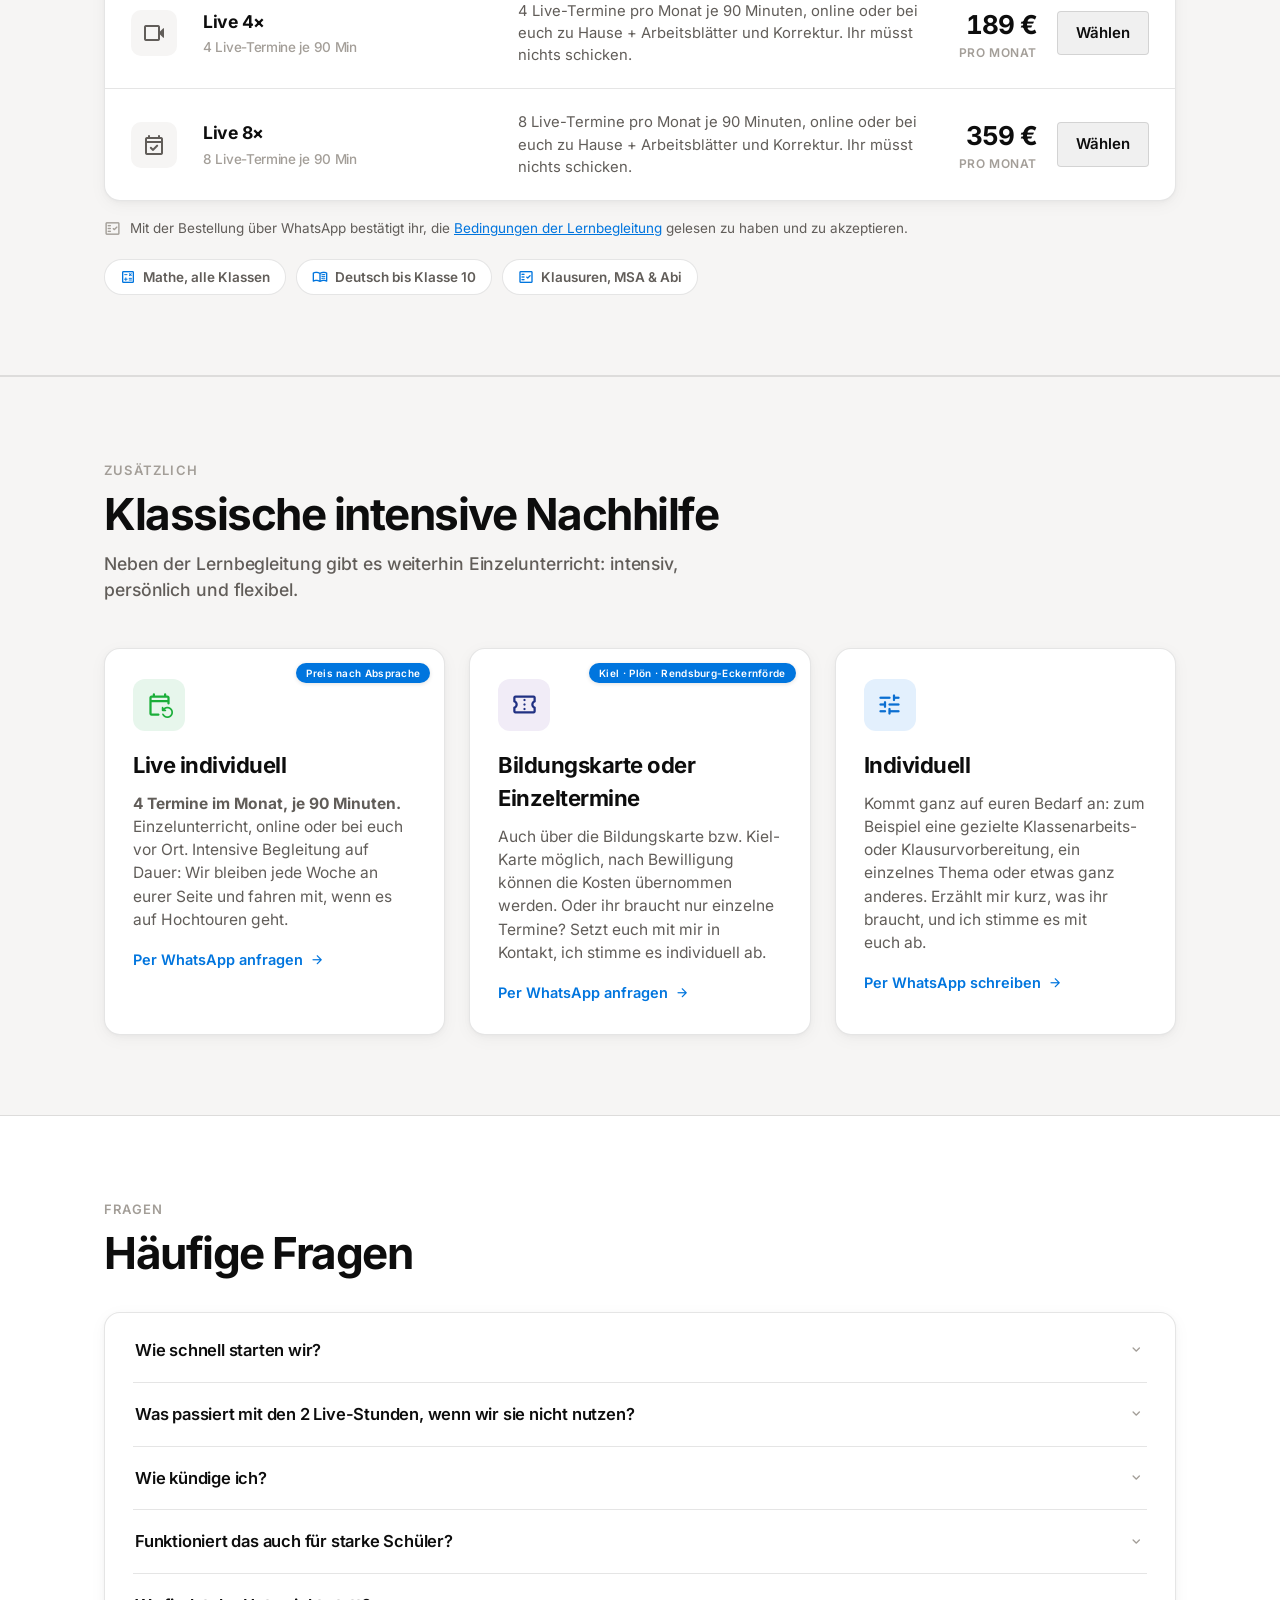
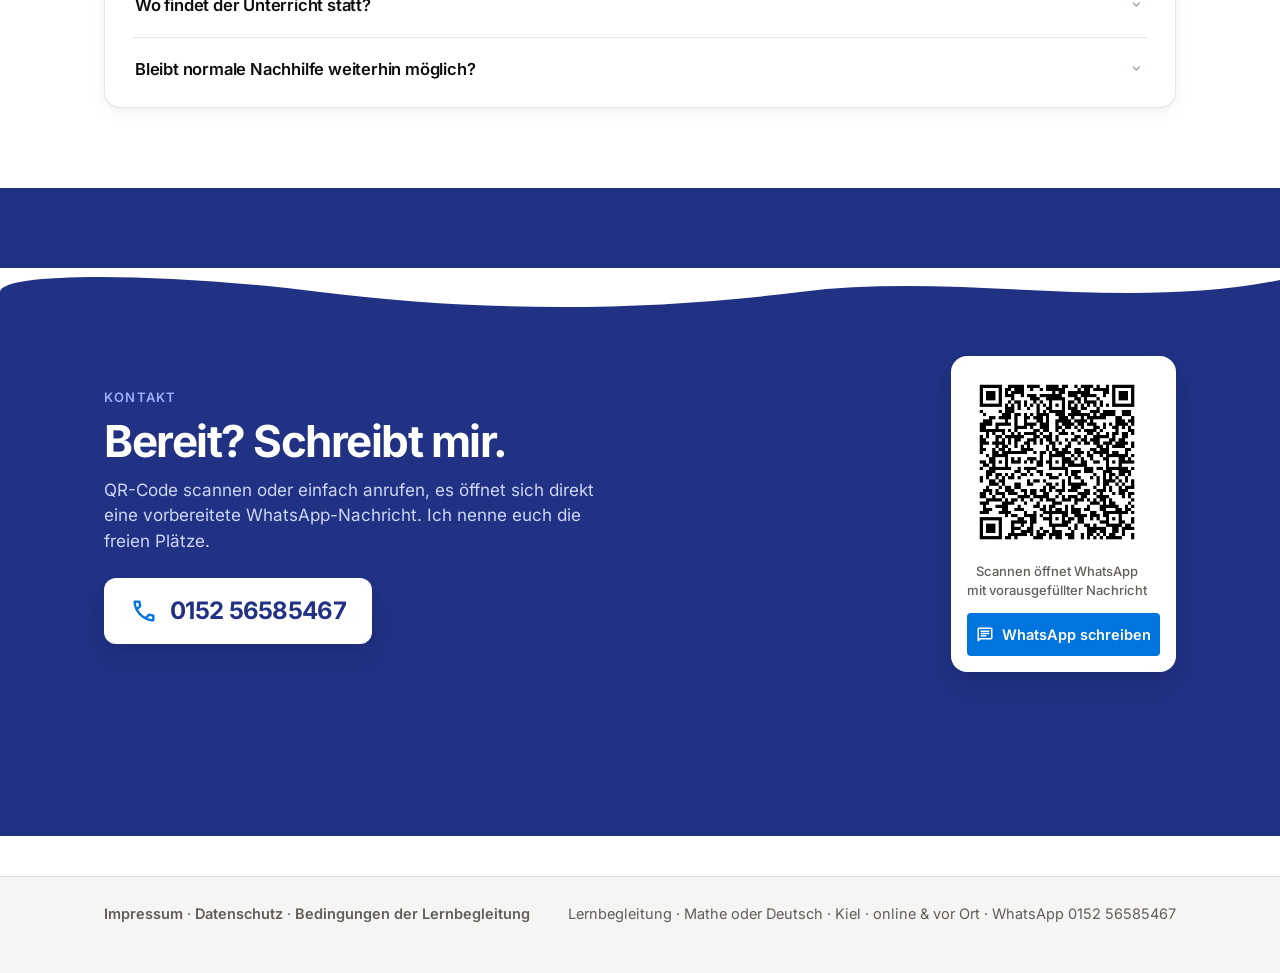
==== commit 1b21d7b0: "Hero: Schritt für Schritt zu mehr Selbstvertrauen und besseren Noten (DE + AR), ersetzt Zeugnis-Form" ====
--- a/index.html
+++ b/index.html
@@ -310,7 +310,7 @@
     <div>
       <span class="badge"><span class="mi">verified_user</span><span data-ar="معلم مؤهَّل · في كيل وعن بُعد">Qualifizierter Lehrer · Kiel &amp; online</span></span>
       <h1><span data-ar-html='<span class="hl">المتابعة</span> الدراسية<br>للرياضيات أو الألمانية'>Die <span class="hl">Lernbegleitung</span><br>für Mathe oder Deutsch</span></h1>
-      <p class="sub" data-ar-html='حتى لا تكتشفوا مستوى ولدكم أو ابنتكم لأول مرة عند الشهادة: كل أسبوع تمارين <b>للتدريب والتعميق</b>، مع <b>التصحيح والتقييم خلال الأيام التالية</b>، و<b>حصتان مباشرتان في الشهر</b>. وأنتم كأهل تبقون على <b>اطلاع دائم</b>.'>Damit ihr nicht erst auf dem <b>Zeugnis</b> seht, wo euer Kind steht: jede Woche Aufgaben zum <b>Üben und Vertiefen</b>, <b>Korrektur und Bewertung in den nächsten Tagen</b>, <b>2 Live-Stunden pro Monat</b>. Und ihr als Eltern behaltet den <b>Überblick</b>.</p>
+      <p class="sub" data-ar-html='خطوة بخطوة نحو المزيد من <b>الثقة بالنفس</b> و<b>درجات أفضل</b>: كل أسبوع تمارين <b>للتدريب والتعميق</b>، مع <b>التصحيح والتقييم خلال الأيام التالية</b>، و<b>حصتان مباشرتان في الشهر</b>. وأنتم كأهل تبقون على <b>اطلاع دائم</b>.'>Schritt für Schritt zu mehr <b>Selbstvertrauen</b> und <b>besseren Noten</b>: jede Woche Aufgaben zum <b>Üben und Vertiefen</b>, <b>Korrektur und Bewertung in den nächsten Tagen</b>, <b>2 Live-Stunden pro Monat</b>. Und ihr als Eltern behaltet den <b>Überblick</b>.</p>
       <div class="hero-btns">
         <a class="btn btn-blue btn-lg" href="#preise"><span class="mi">receipt_long</span><span data-ar="اختيار الباقة">Begleitung wählen</span></a>
         <a class="btn btn-line btn-lg" href="https://wa.me/4915256585467?text=Hallo%2C%20ich%20interessiere%20mich%20f%C3%BCr%20Nachhilfe%20%E2%80%94%20Lernbegleitung%20oder%20Einzelunterricht." target="_blank" rel="noopener"><span class="mi">chat</span><span data-ar="اسألوا عبر واتساب">Per WhatsApp fragen</span></a>
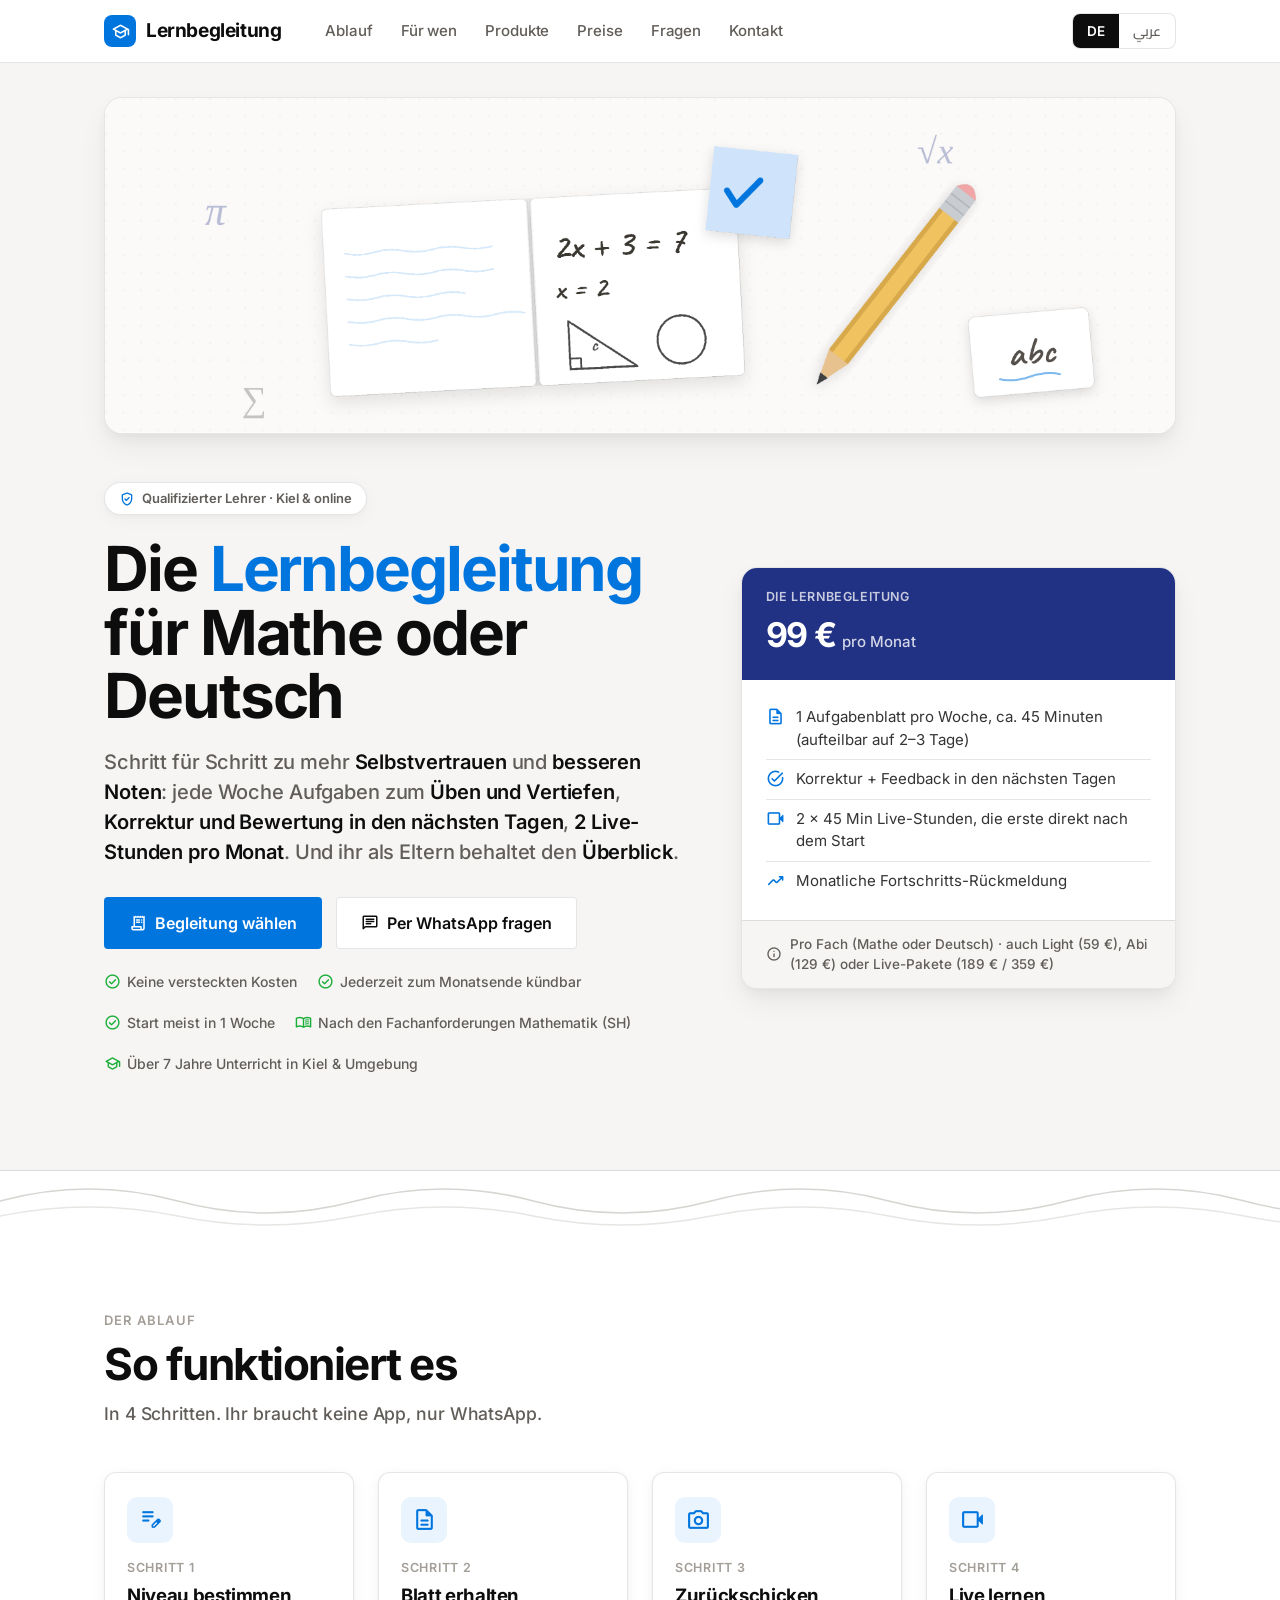
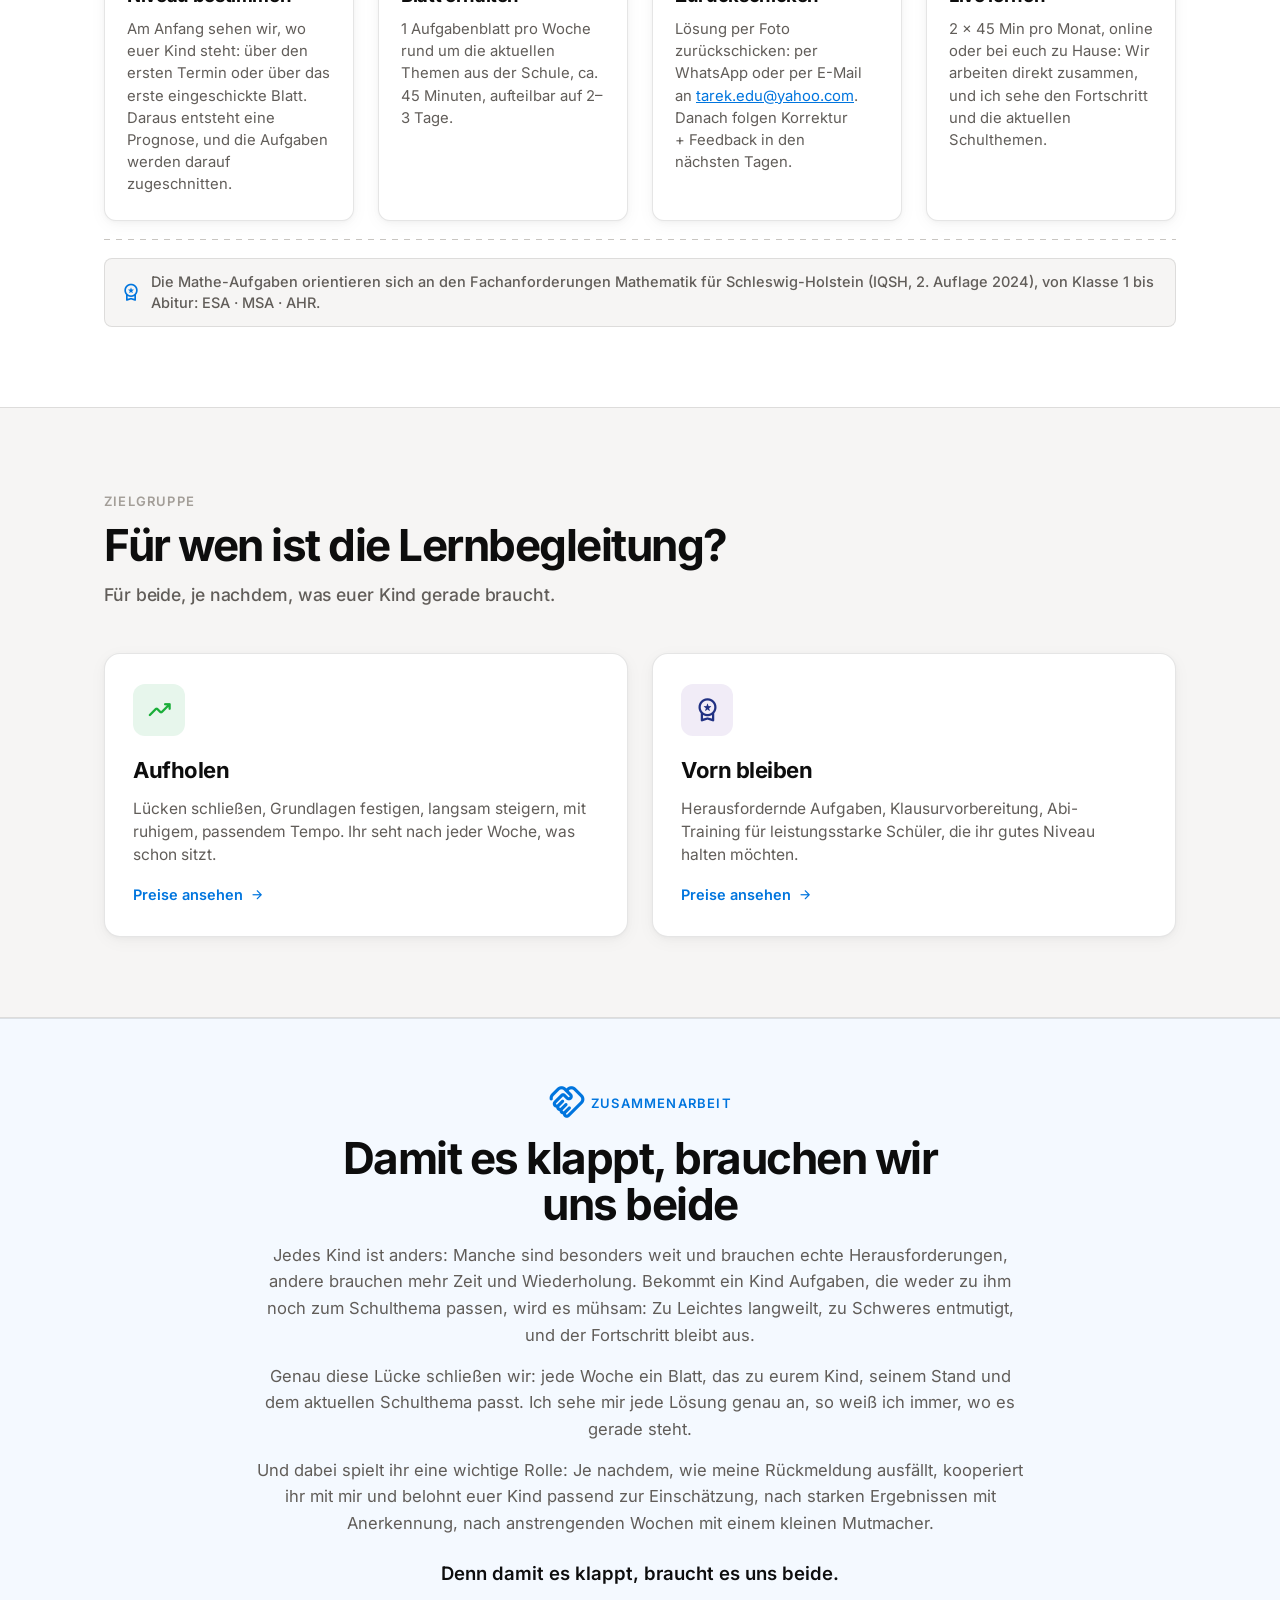
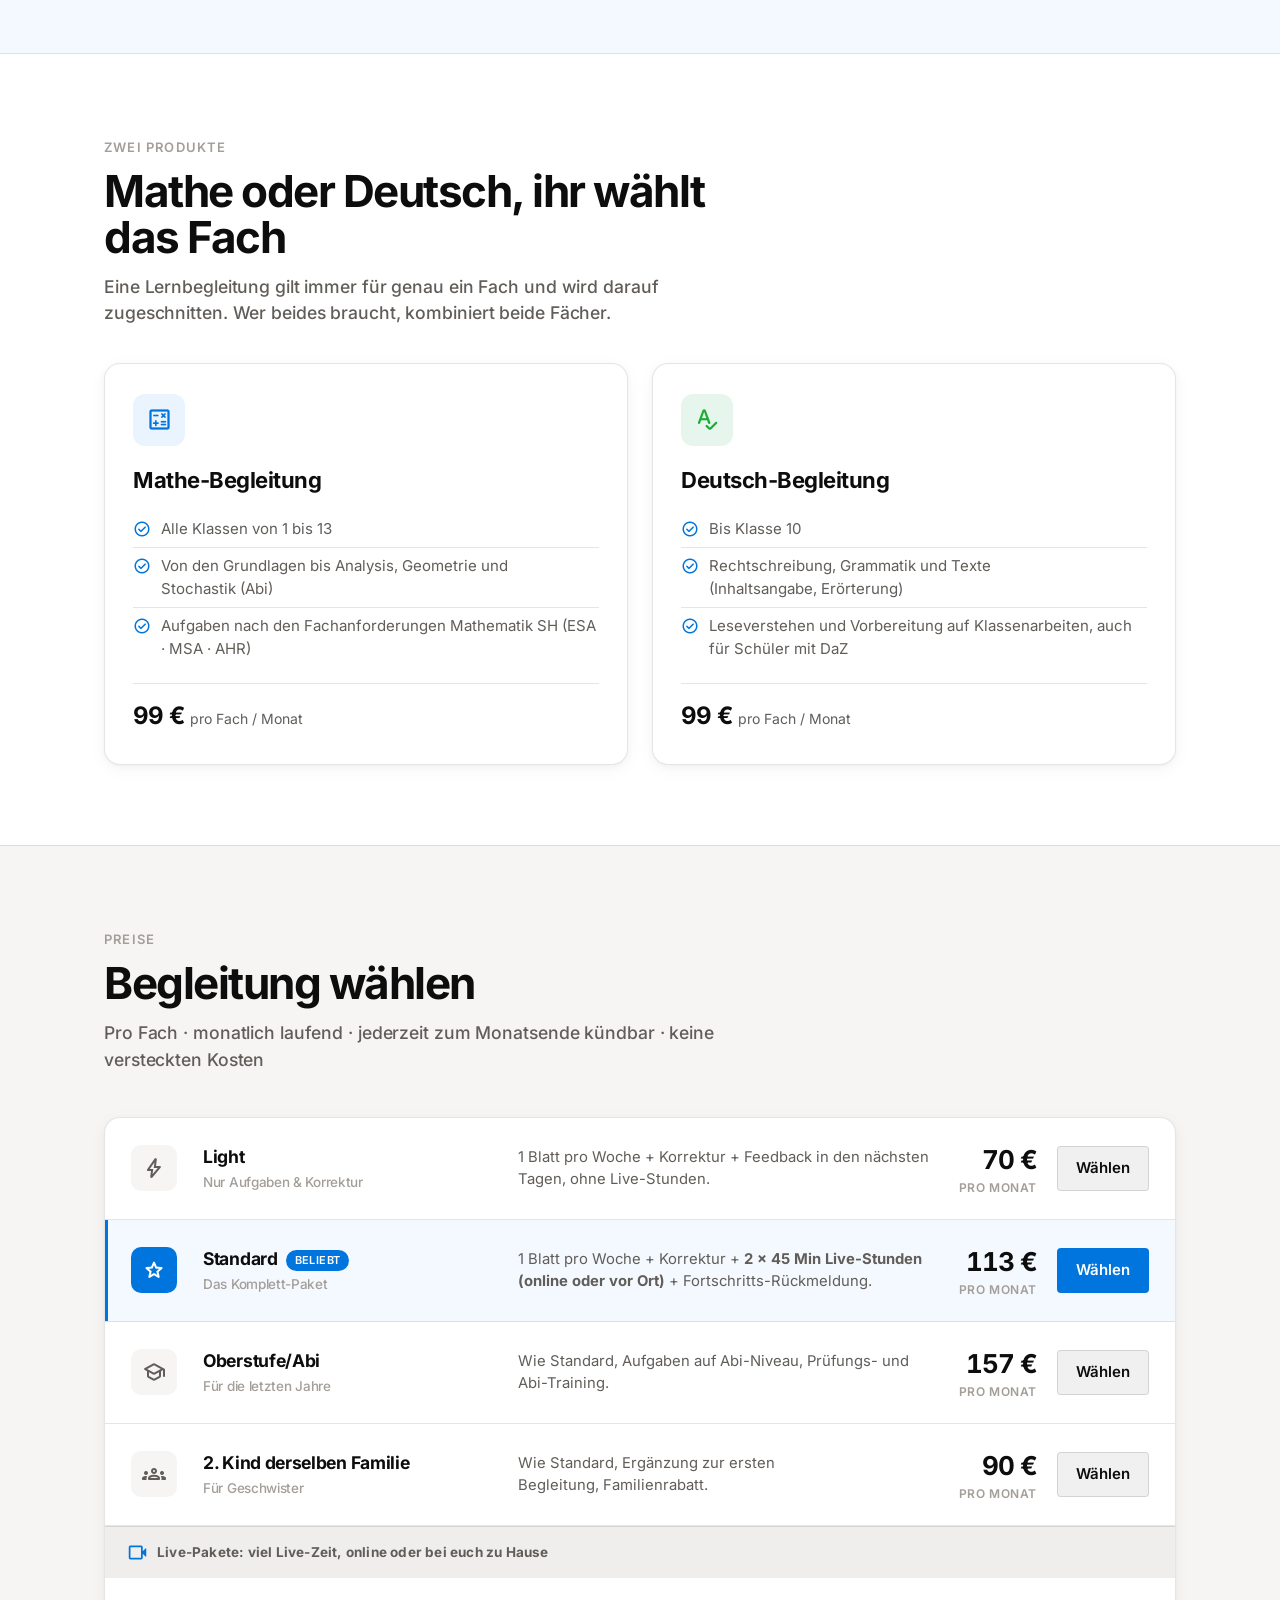
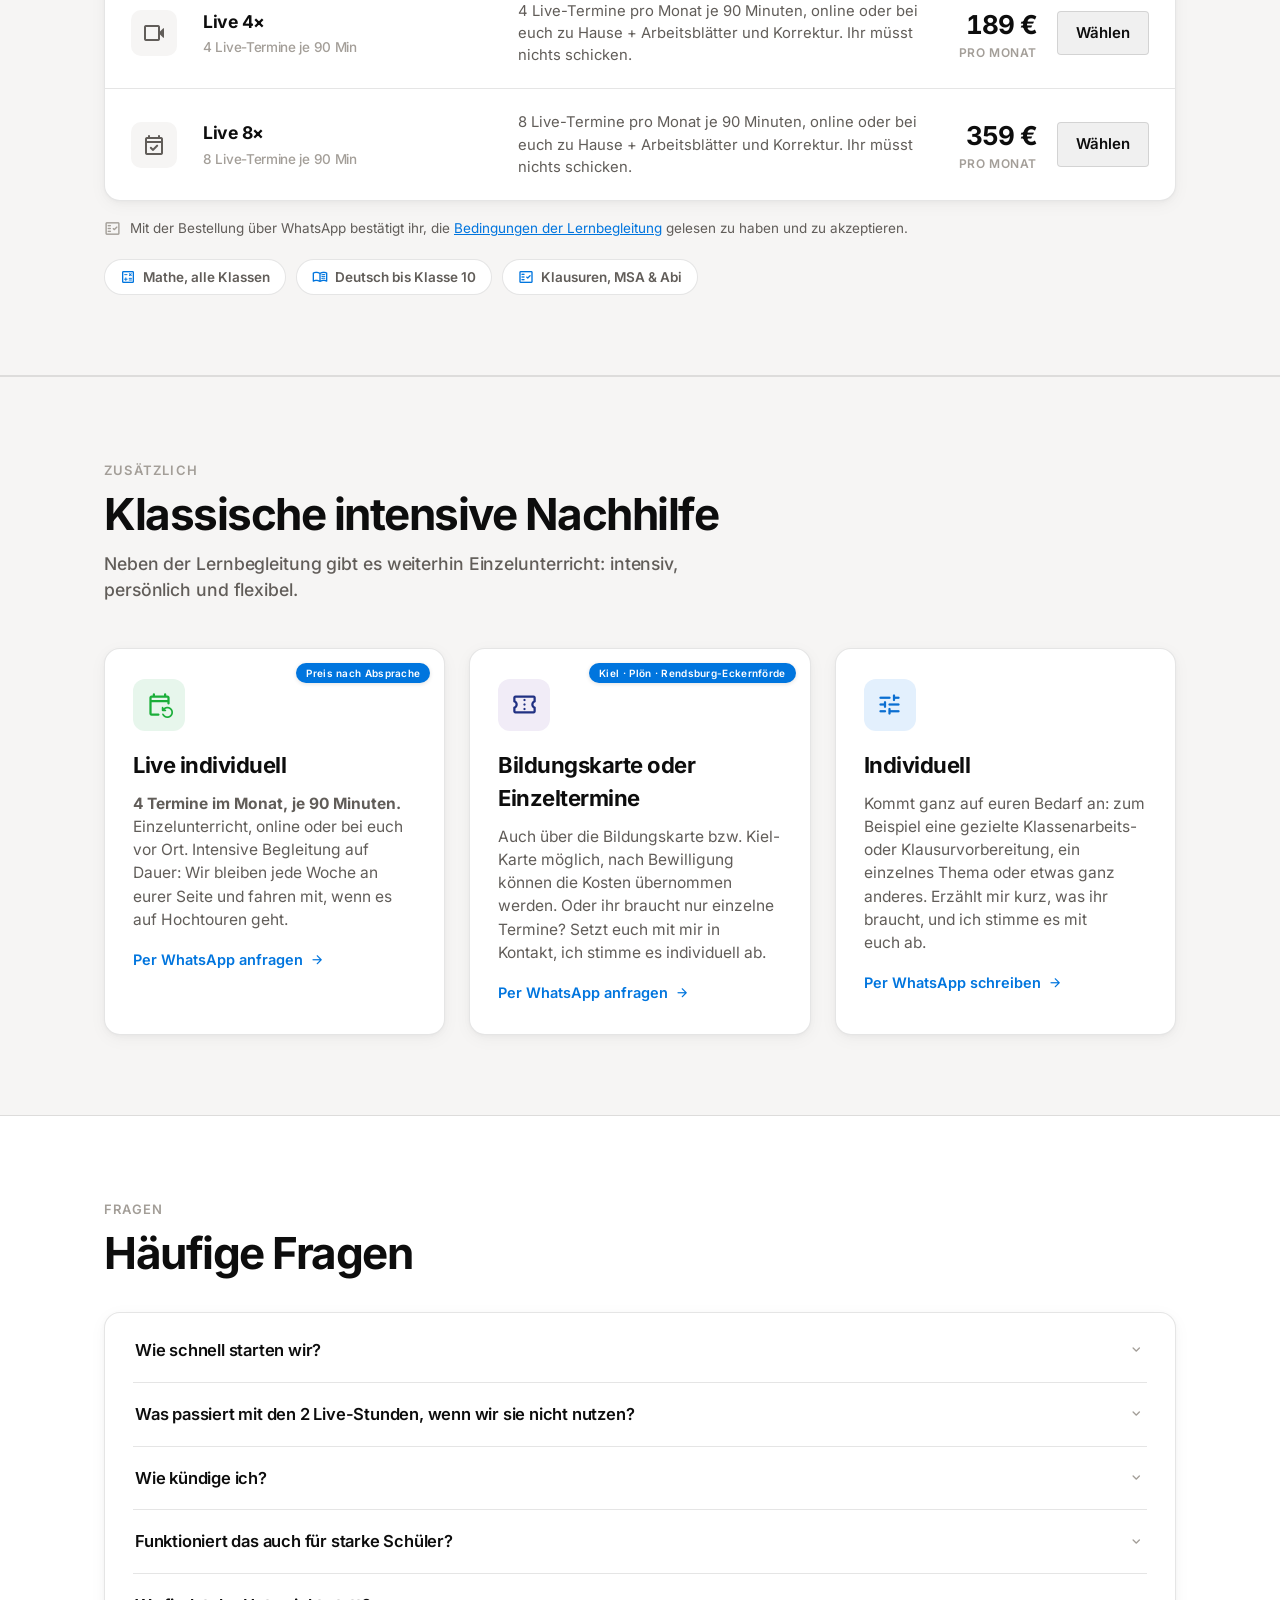
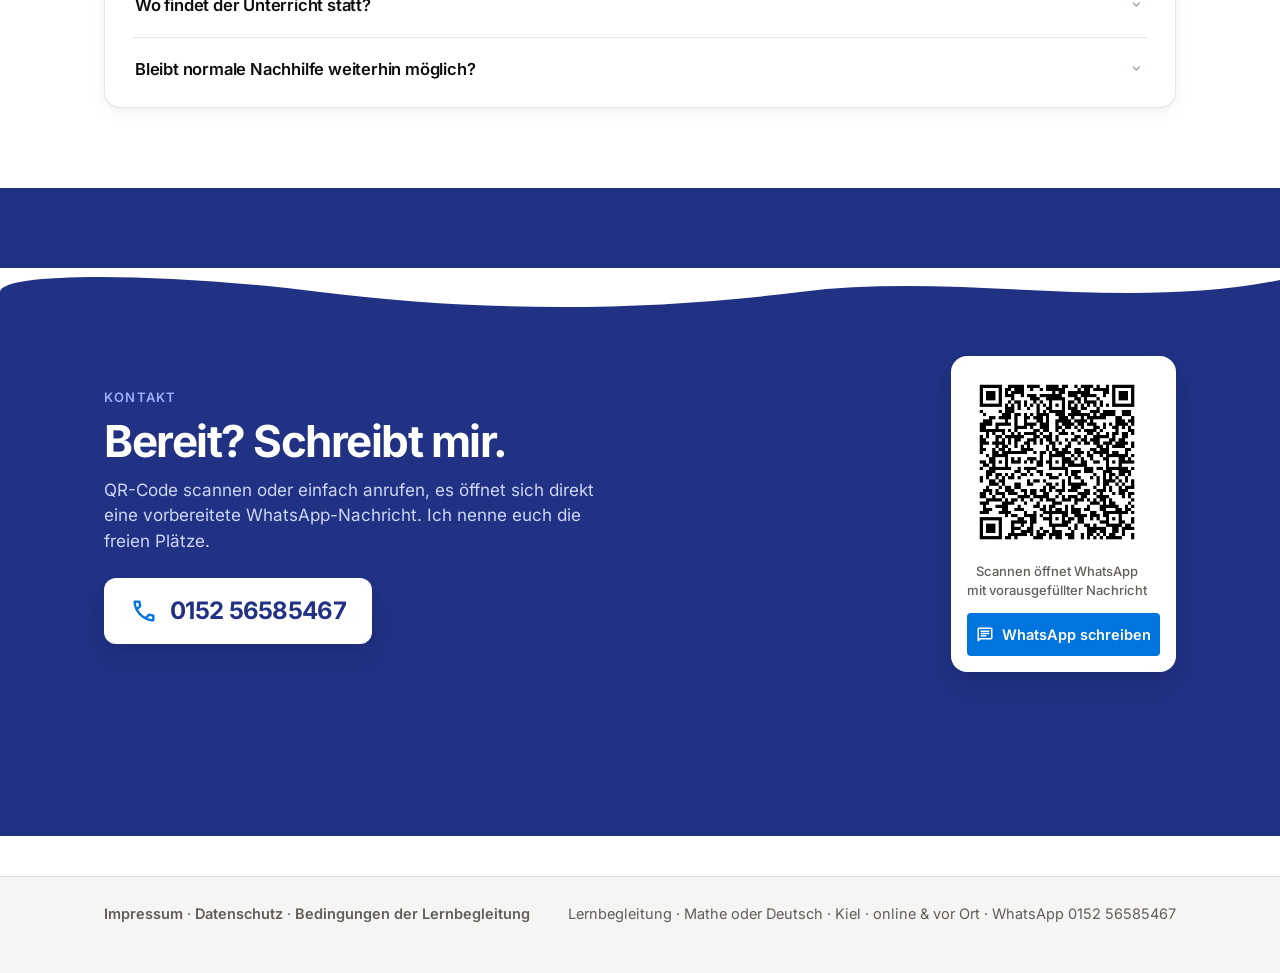
==== commit 3503d15b: "Vorschau beim Teilen: Open-Graph-Tags, Teilen-Links /ar/ und /de/, Vorschaubilder" ====
--- a/index.html
+++ b/index.html
@@ -5,6 +5,19 @@
 <meta name="viewport" content="width=device-width, initial-scale=1.0">
 <title>Lernbegleitung Kiel · Mathe &amp; Deutsch</title>
 <meta name="description" content="Wöchentliche Aufgaben zum Schulthema, Korrektur in den nächsten Tagen und 2 Live-Stunden pro Monat. Mathe (alle Klassen) und Deutsch bis Klasse 10. Kiel und online.">
+<!-- Vorschau beim Teilen (WhatsApp, Facebook, Telegram) -->
+<meta property="og:type" content="website">
+<meta property="og:site_name" content="Lernbegleitung Kiel">
+<meta property="og:locale" content="de_DE">
+<meta property="og:locale:alternate" content="ar_AR">
+<meta property="og:url" content="https://lernbegleitung.app/">
+<meta property="og:title" content="Lernbegleitung Kiel · Mathe &amp; Deutsch">
+<meta property="og:description" content="Wöchentliche Aufgaben zum Schulthema, Korrektur in den nächsten Tagen und 2 Live-Stunden pro Monat. Mathe (alle Klassen) und Deutsch bis Klasse 10. Kiel und online.">
+<meta property="og:image" content="https://lernbegleitung.app/Lernbegleitung-Vorschau.png">
+<meta property="og:image:width" content="2400">
+<meta property="og:image:height" content="1260">
+<meta property="og:image:alt" content="Lernbegleitung Kiel: Mathe und Deutsch">
+<meta name="twitter:card" content="summary_large_image">
 <link rel="stylesheet" href="fonts/inter.css">
 <link rel="stylesheet" href="fonts/cairo.css">
 <link rel="stylesheet" href="fonts/material-symbols.css">
